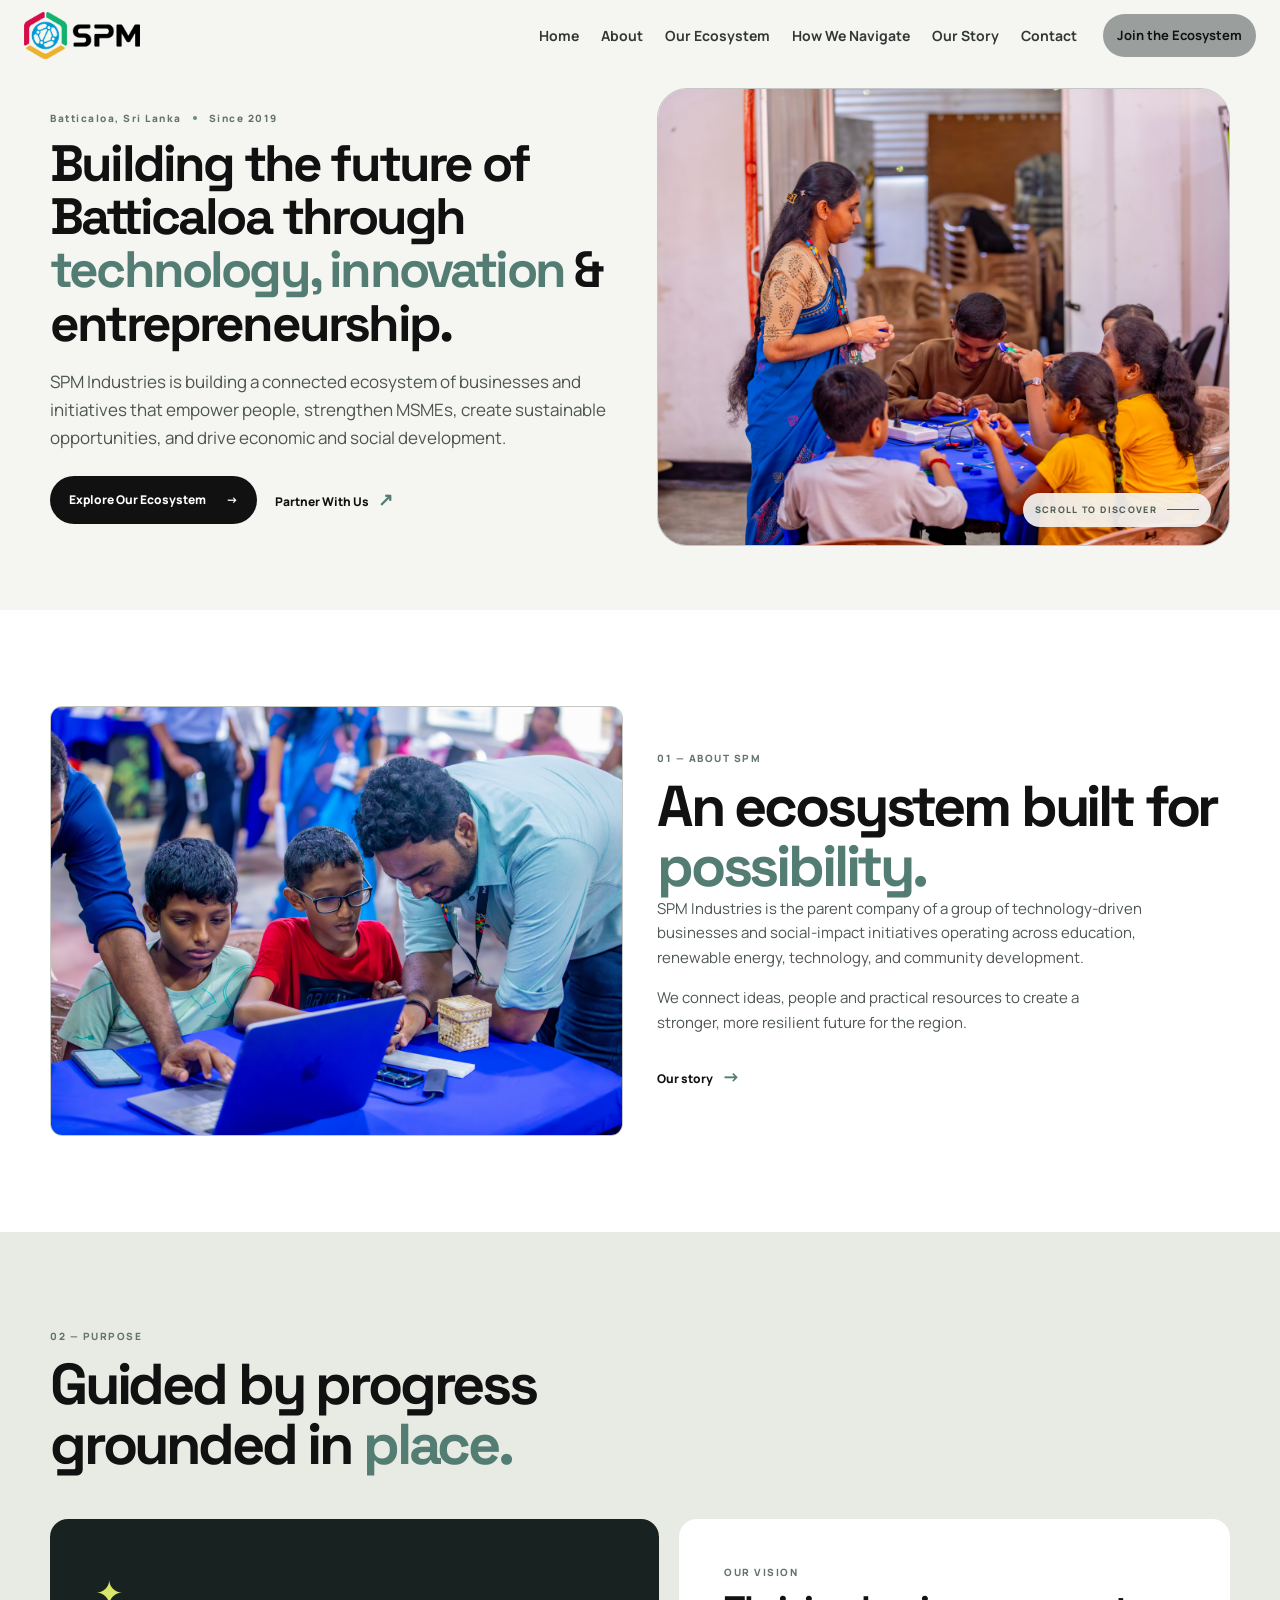
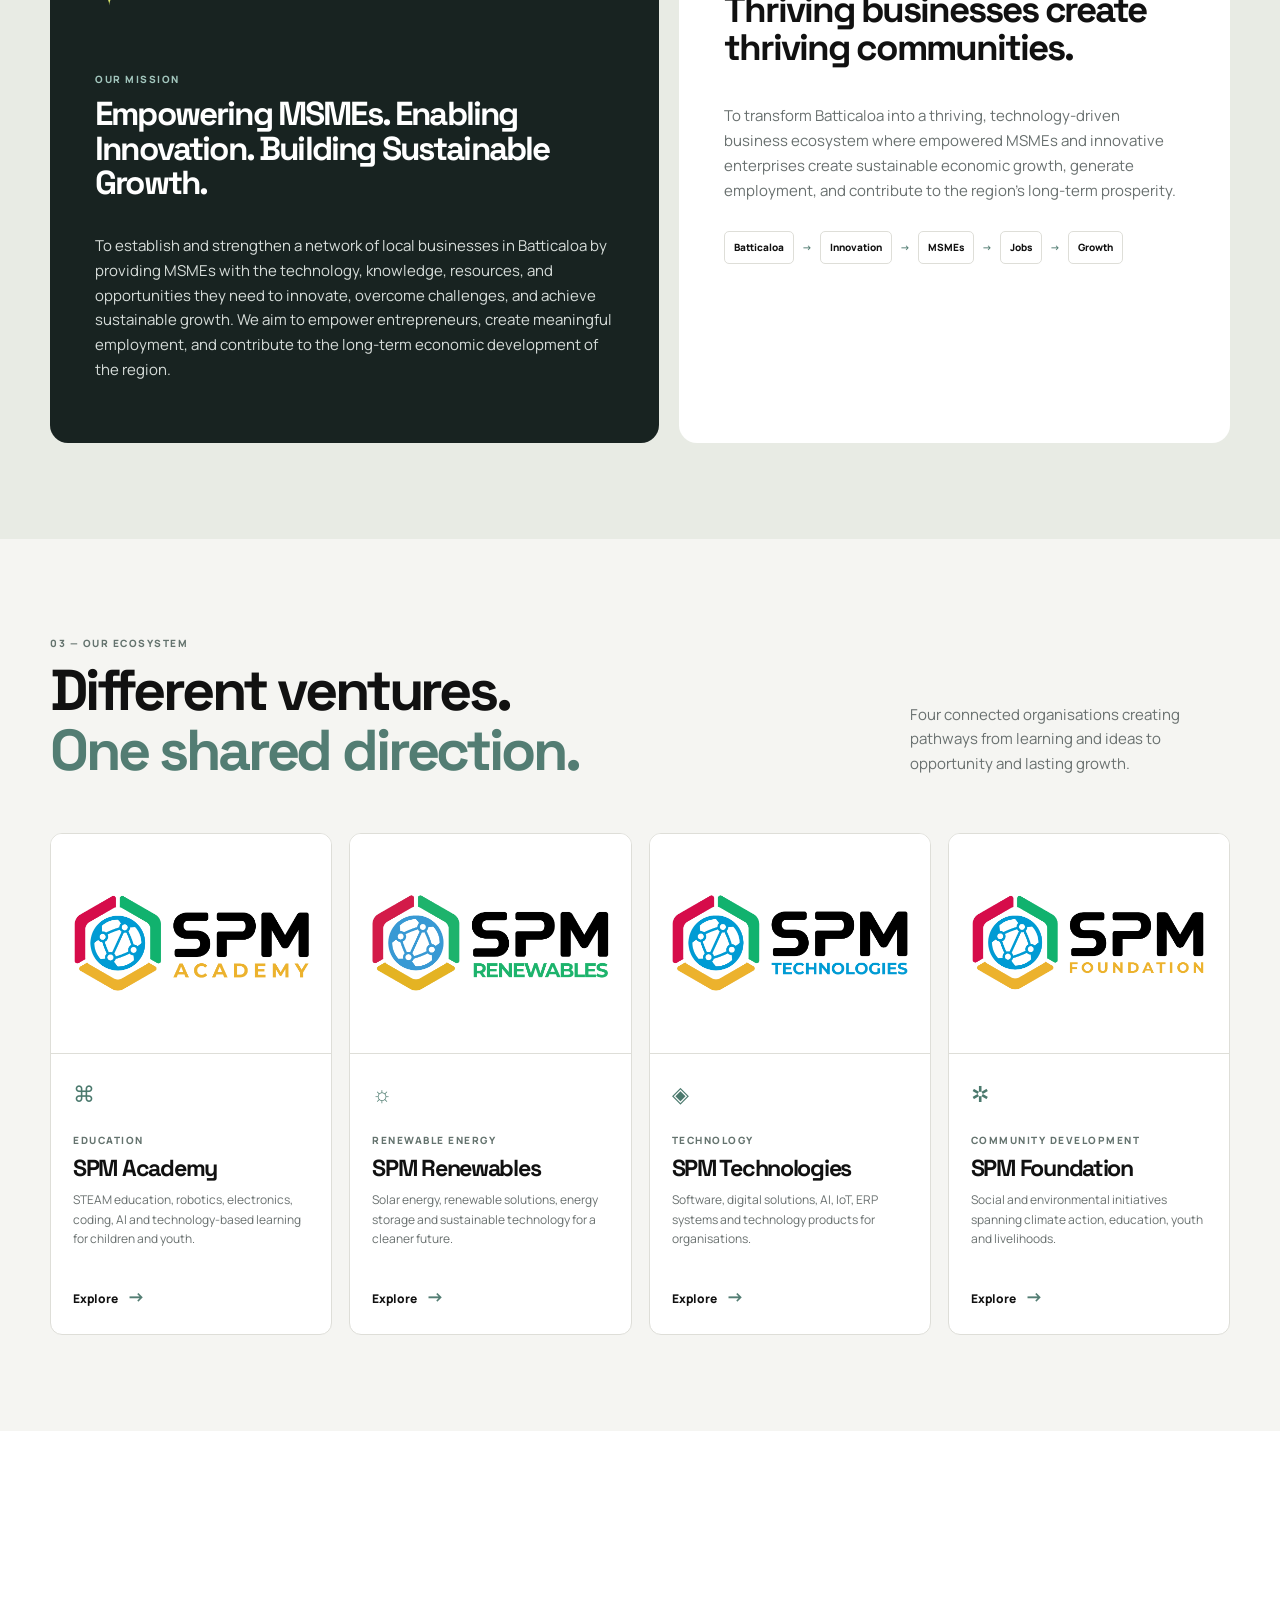
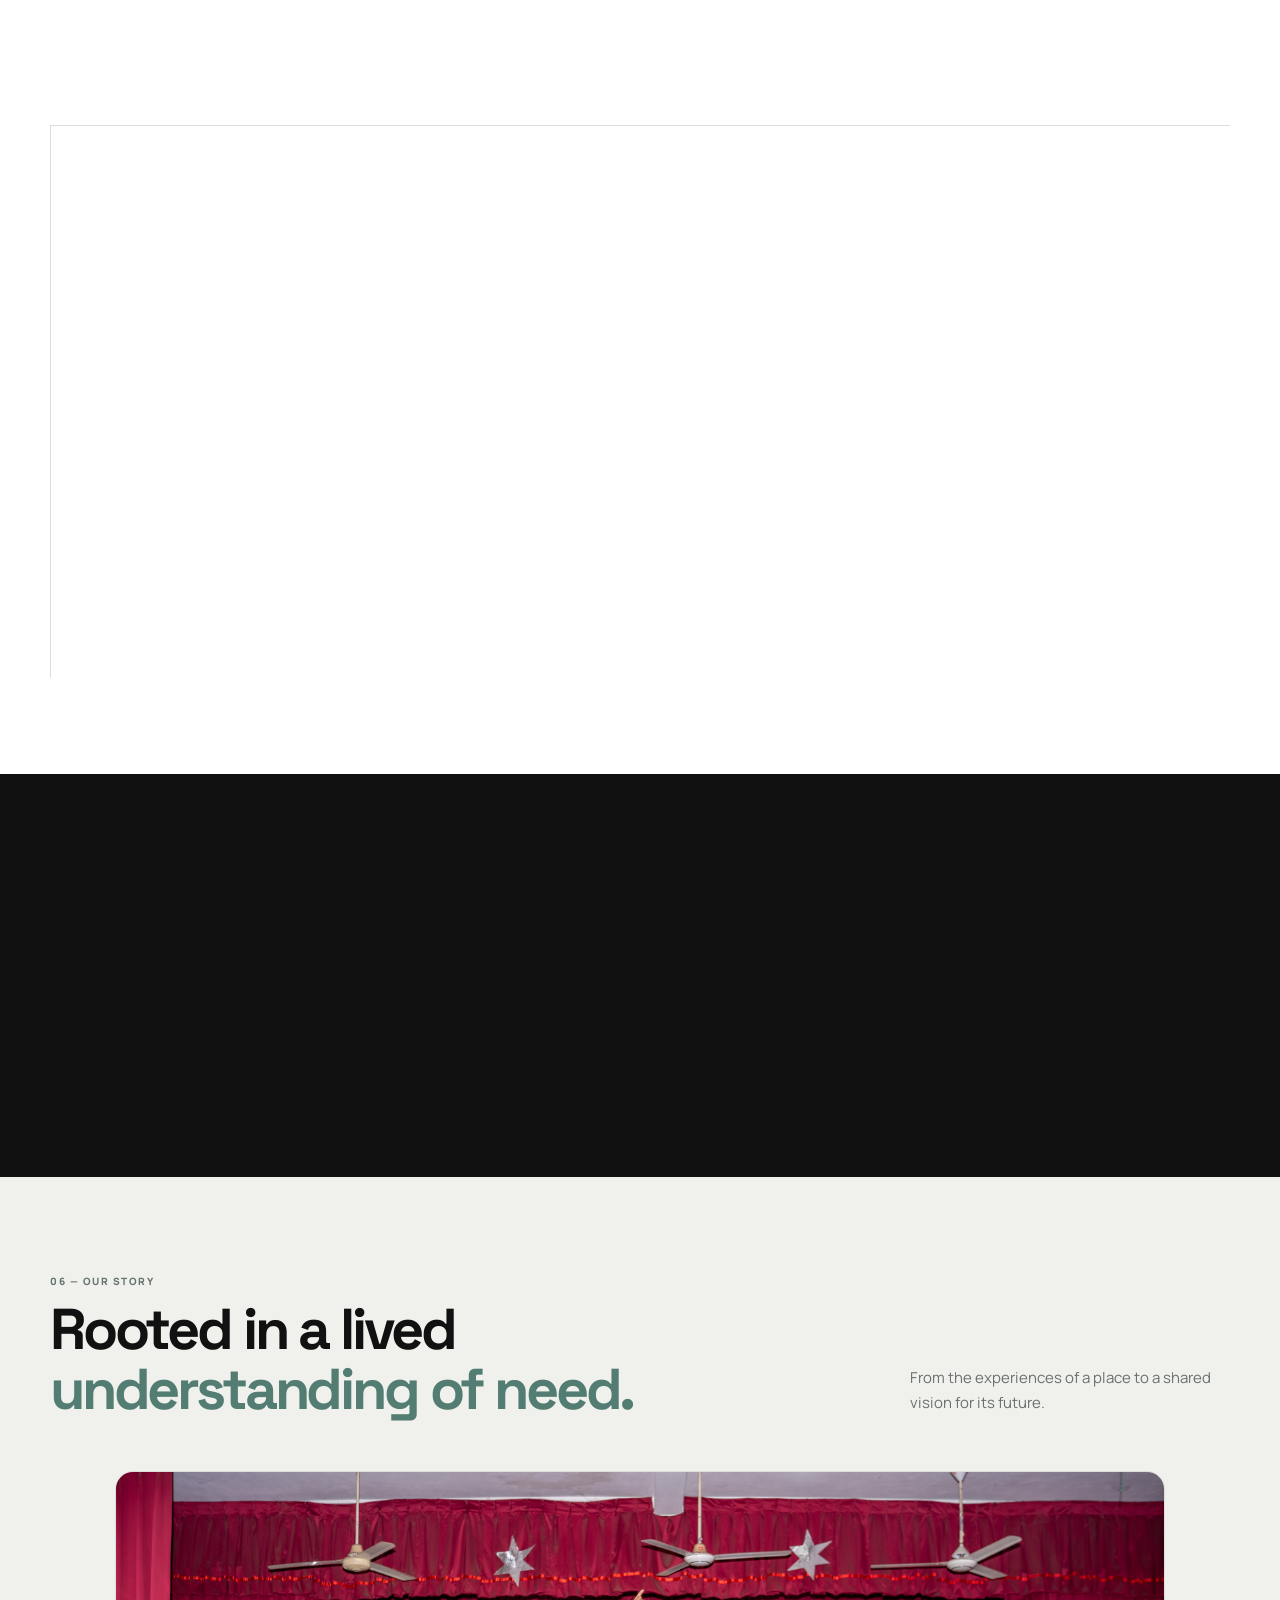
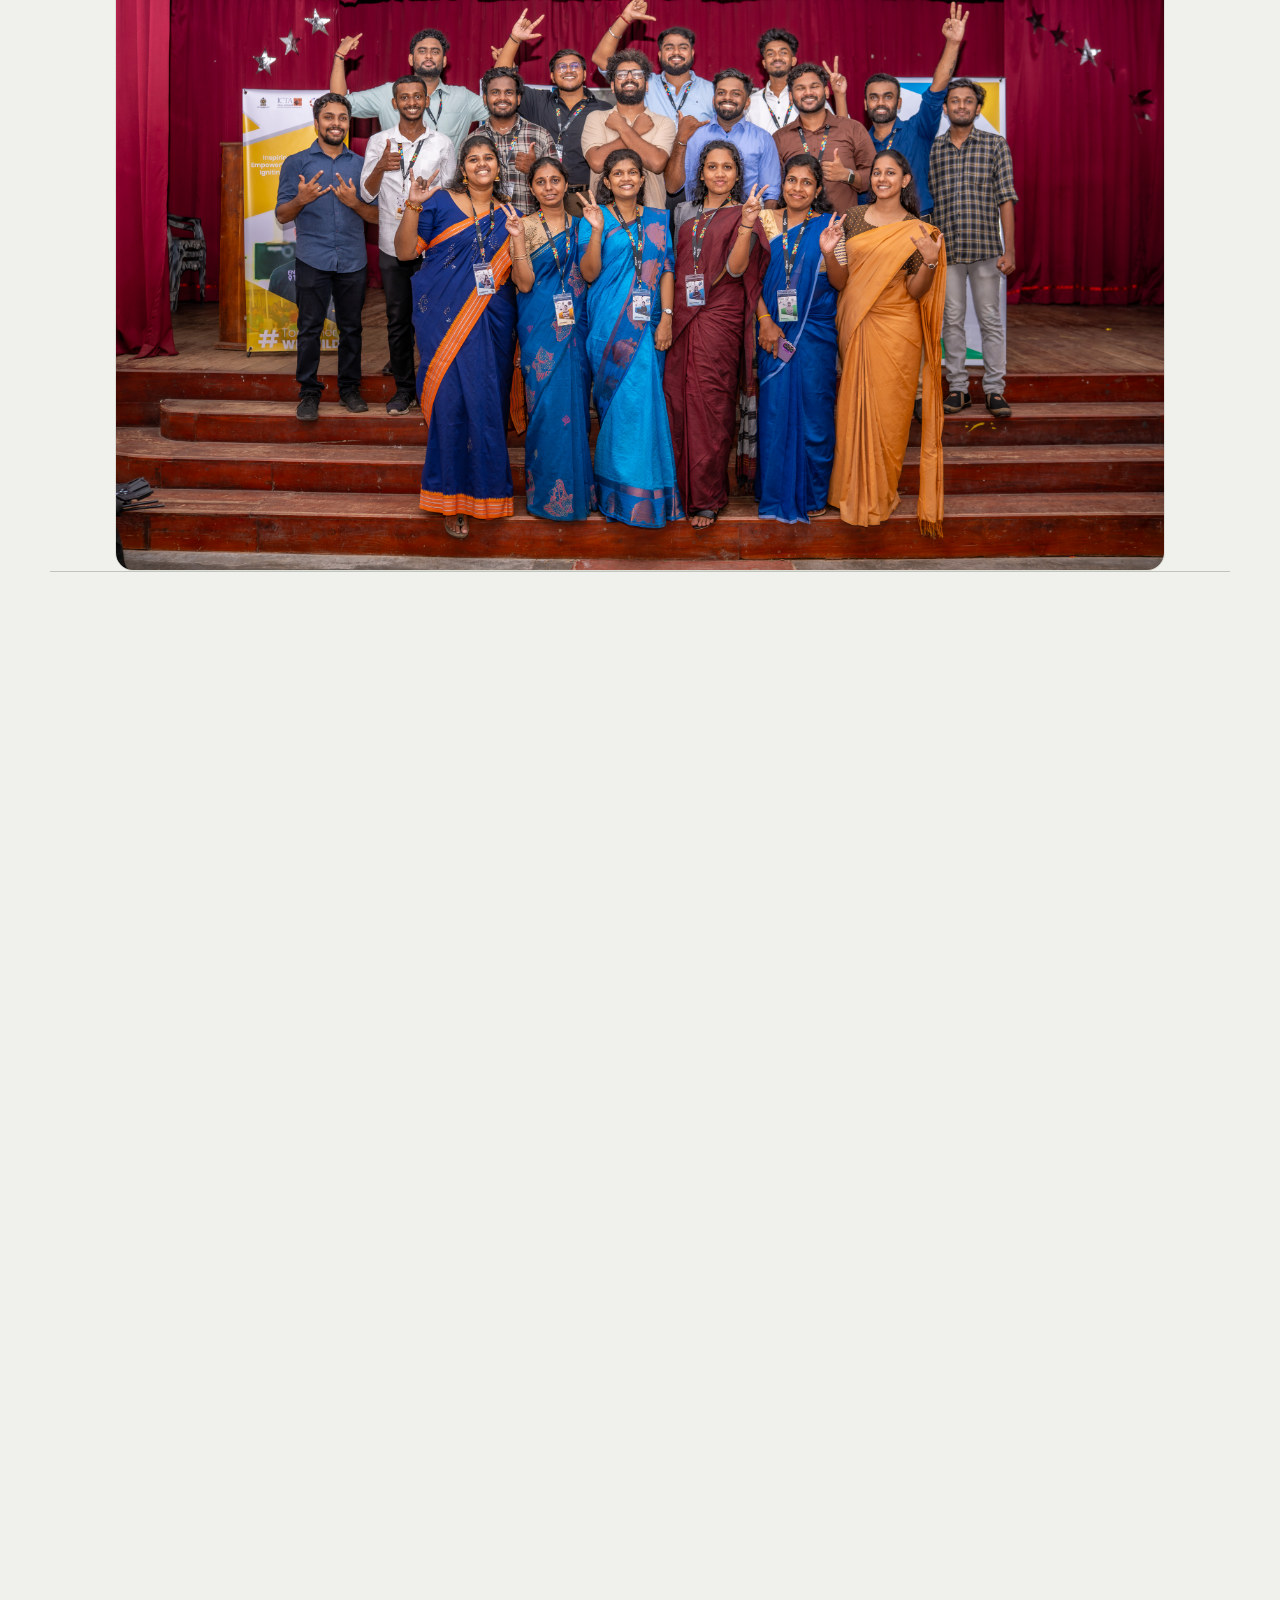
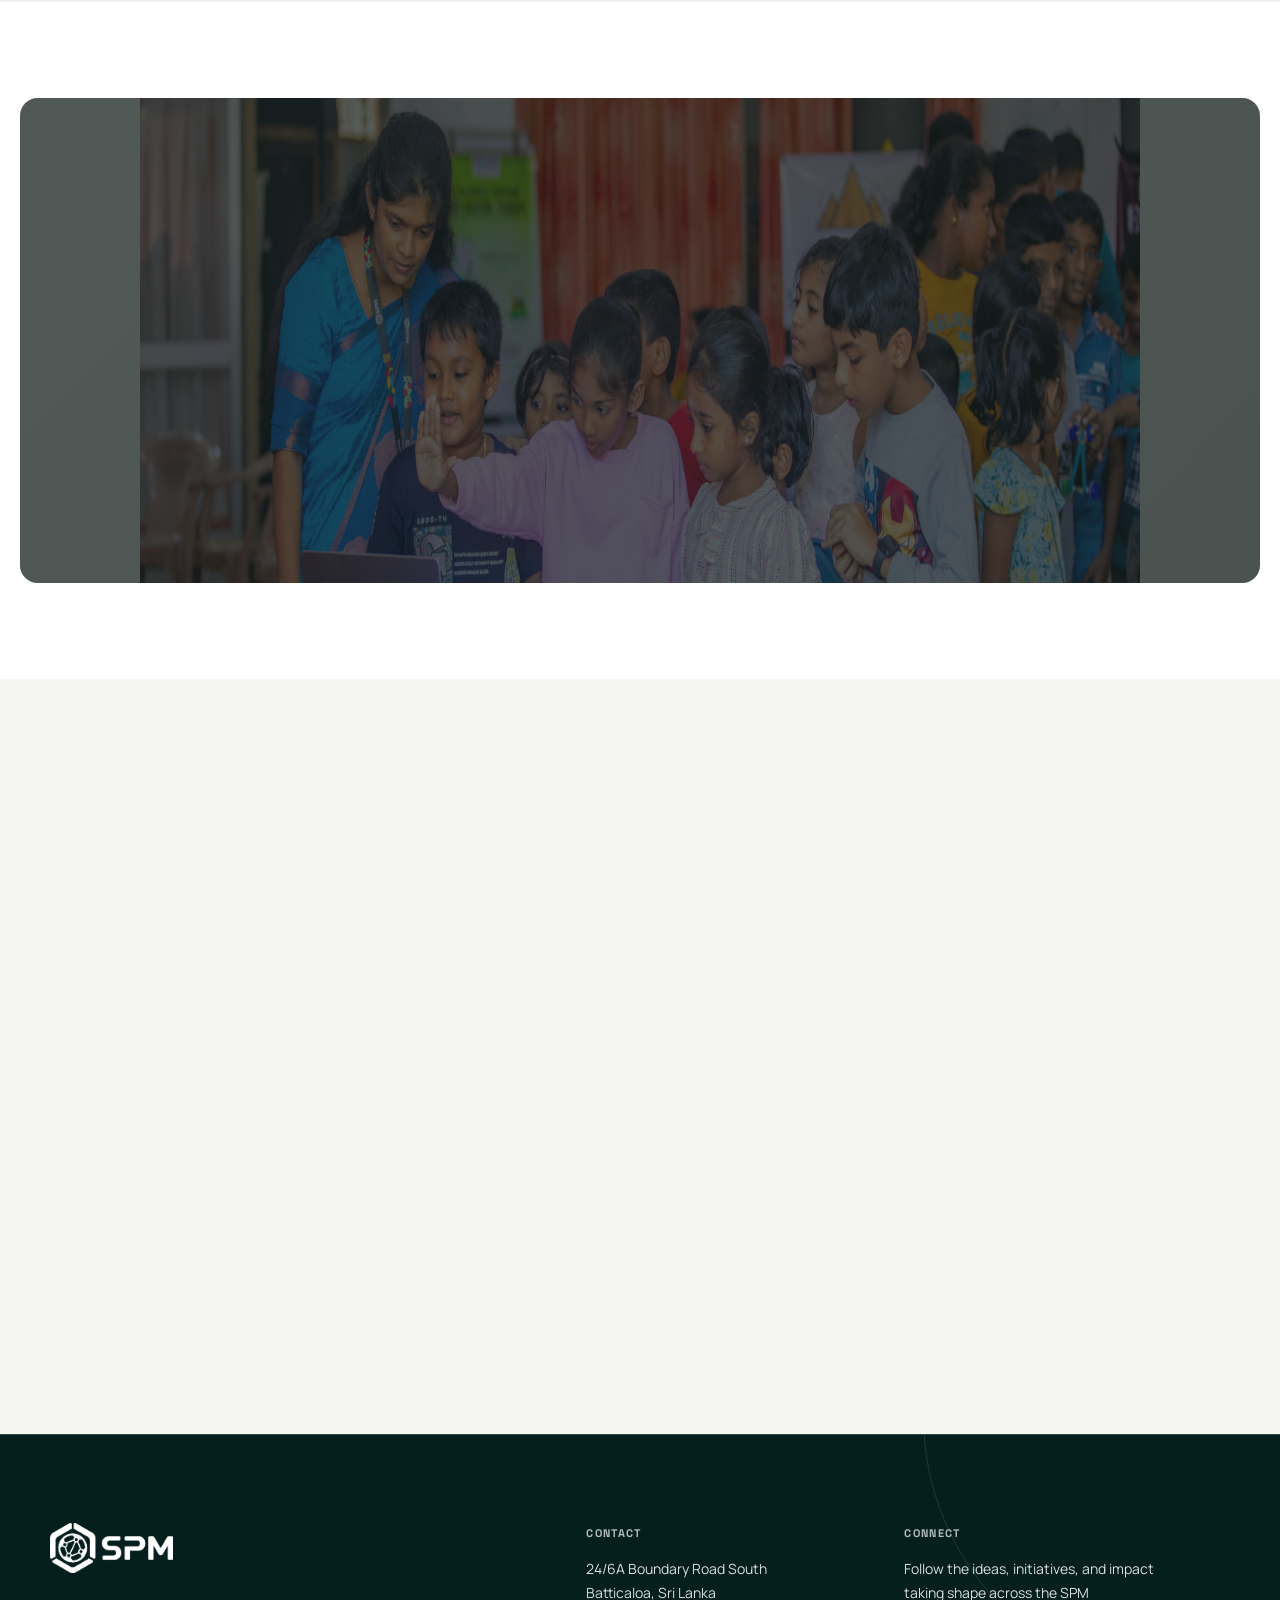
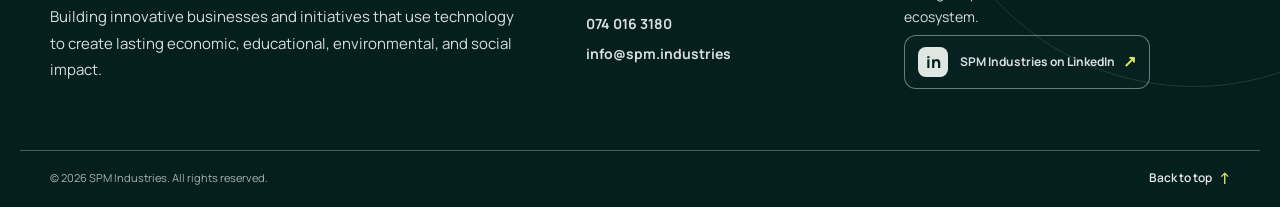
==== index.html @ 418a3e2c "Mistakes one" ====
<!doctype html>
<html lang="en">
<head>
  <meta charset="UTF-8">
  <meta name="viewport" content="width=device-width,initial-scale=1">
  <title>SPM Industries | Technology, Innovation &amp; MSME Development in Batticaloa</title>
  <meta name="description" content="SPM Industries is building a technology-driven ecosystem in Batticaloa, empowering MSMEs and entrepreneurs through technology, education, renewable energy, innovation, and social impact.">
  <meta name="keywords" content="SPM Industries, Batticaloa, MSME, technology, innovation, entrepreneurship, renewable energy">
  <meta property="og:title" content="SPM Industries | Building Batticaloa's Future"><meta property="og:description" content="Technology, innovation and entrepreneurship for sustainable growth."><meta property="og:type" content="website">
  <link rel="preconnect" href="https://fonts.googleapis.com"><link rel="preconnect" href="https://fonts.gstatic.com" crossorigin><link href="https://fonts.googleapis.com/css2?family=Manrope:wght@400;500;600;700;800&amp;family=Space+Grotesk:wght@500;600;700&amp;display=swap" rel="stylesheet"><link rel="stylesheet" href="css/style.css"><link rel="stylesheet" href="css/footer.css"><link rel="stylesheet" href="css/venture-logos.css"><link rel="stylesheet" href="css/content-images.css">
  <style>
    .header .nav > a { font-size: 14px; }
    .header .nav > a.btn-small { font-size: 13px; }
    .spm-footer {
      position: relative;
      overflow: hidden;
      background: #041f1d;
      color: #edf3f1;
      padding: 88px 0 20px;
      border-top: 1px solid rgba(170, 190, 183, 0.28);
      font-family: 'Manrope', sans-serif;
    }
    .spm-footer::before {
      content: "";
      position: absolute;
      width: 540px;
      height: 540px;
      right: -185px;
      top: -290px;
      border: 1px solid rgba(157, 185, 177, 0.18);
      border-radius: 50%;
      pointer-events: none;
    }
    .spm-footer__inner {
      position: relative;
      z-index: 1;
      display: grid;
      grid-template-columns: minmax(0, 1.45fr) minmax(210px, .78fr) minmax(280px, 1fr);
      gap: clamp(38px, 5vw, 88px);
      align-items: start;
    }
    .spm-footer__brand-box {
      display: inline-flex;
      align-items: center;
      justify-content: center;
      width: fit-content;
    }
    .spm-footer__brand-box img {
      display: block;
      max-height: 50px;
      width: auto;
      height: auto;
      object-fit: contain;
    }
    .spm-footer__copy {
      max-width: 465px;
      margin: 24px 0 0;
      color: rgba(255, 255, 255, 0.85);
      font-size: 15px;
      line-height: 1.75;
      letter-spacing: 0;
      font-weight: 400;
    }
    .spm-footer__column {
      align-self: start;
    }
    .spm-footer__label {
      margin: 5px 0 18px;
      color: rgba(255, 255, 255, 0.7);
      font-size: 11px;
      letter-spacing: 0.12em;
      text-transform: uppercase;
      font-weight: 800;
    }
    .spm-footer__column p,
    .spm-footer__column a {
      margin: 0 0 7px;
      color: rgba(255, 255, 255, 0.85);
      font-size: 14px;
      line-height: 1.7;
      letter-spacing: 0;
      text-decoration: none;
      font-family: 'Manrope', sans-serif;
    }
    .spm-footer__column p {
      max-width: 250px;
    }
    .spm-footer__phone,
    .spm-footer__email {
      font-weight: 700;
      color: rgba(255, 255, 255, 0.85);
    }
    .spm-footer__connect-copy {
      max-width: 300px;
      font-size: 14px;
      line-height: 1.7;
      letter-spacing: 0;
      margin-bottom: 16px;
    }
    .spm-footer__linkedin {
      display: inline-flex;
      align-items: center;
      gap: 12px;
      min-width: 0;
      max-width: 100%;
      padding: 11px 13px;
      border: 1px solid rgba(167, 191, 182, 0.6);
      border-radius: 12px;
      text-decoration: none;
      color: rgba(236, 243, 241, 0.96);
      background: rgba(255, 255, 255, 0.01);
      transition: border-color 0.2s ease, transform 0.2s ease;
    }
    .spm-footer__linkedin:hover {
      border-color: rgba(217, 230, 105, 0.85);
      transform: translateY(-1px);
    }
    .spm-footer__linkedin-mark {
      display: inline-grid;
      place-items: center;
      width: 30px;
      height: 30px;
      border-radius: 8px;
      background: #dfe7e3;
      color: #061f1d;
      font-weight: 800;
      font-size: 16px;
      line-height: 1;
      font-family: 'Manrope', sans-serif;
    }
    .spm-footer__linkedin-text {
      display: inline-flex;
      align-items: center;
      gap: 8px;
      font-size: 12px;
      font-weight: 700;
      letter-spacing: 0;
      font-family: 'Manrope', sans-serif;
    }
    .spm-footer__linkedin-arrow {
      color: #dfe760;
      font-size: 16px;
      line-height: 1;
      transform: translateY(-1px);
    }
    .spm-footer__bottom {
      position: relative;
      z-index: 1;
      border-top: 1px solid rgba(167, 191, 182, 0.4);
      margin-top: 54px;
      padding-top: 18px;
      display: flex;
      align-items: center;
      justify-content: space-between;
      gap: 15px;
      color: rgba(206, 218, 214, 0.8);
      font-size: 11px;
      line-height: 1.5;
      font-family: 'Manrope', sans-serif;
    }
    .spm-footer__back {
      display: inline-flex;
      align-items: center;
      gap: 7px;
      color: rgba(237, 243, 241, 0.96);
      text-decoration: none;
      font-weight: 600;
      font-size: 12px;
    }
    .spm-footer__back-symbol {
      color: #dfe760;
      font-size: 16px;
      line-height: 1;
    }
    @media (max-width: 960px) {
      .spm-footer__inner {
        grid-template-columns: repeat(2, minmax(0, 1fr));
        gap: 44px 48px;
      }
      .spm-footer__brand {
        grid-column: 1 / -1;
      }
      .spm-footer__copy,
      .spm-footer__column p,
      .spm-footer__connect-copy {
        max-width: none;
      }
      .spm-footer__linkedin {
        min-width: auto;
      }
      .spm-footer__bottom {
        flex-direction: column;
        align-items: flex-start;
      }
    }
    @media (max-width: 600px) {
      .spm-footer {
        padding-top: 64px;
      }
      .spm-footer__brand-box img {
        max-width: 100%;
      }
      .spm-footer__inner {
        grid-template-columns: 1fr;
        gap: 36px;
      }
      .spm-footer__brand {
        grid-column: auto;
      }
      .spm-footer__copy,
      .spm-footer__column p,
      .spm-footer__connect-copy {
        font-size: 14px;
      }
      .spm-footer__linkedin {
        width: 100%;
        justify-content: flex-start;
      }
    }
  </style>
</head>
<body>
<a class="skip-link" href="#main">Skip to content</a>
<header class="header" id="top"><div class="nav-wrap">
  <a class="brand" href="#home" aria-label="SPM Industries home"><img src="SPM Horizontal (2).png" alt="SPM" style="display:block;width:116px;height:auto"></a>
  <button class="menu-toggle" aria-label="Open menu" aria-expanded="false" aria-controls="site-nav"><span></span><span></span><span></span></button>
  <nav id="site-nav" class="nav"><a href="#home">Home</a><a href="#about">About</a><a href="#ecosystem">Our Ecosystem</a><a href="#navigate">How We Navigate</a><a href="#story">Our Story</a><a href="#contact">Contact</a><a class="btn btn-small header-cta" href="#contact" style="background:#9a9e9c;color:#111">Join the Ecosystem</a></nav>
</div></header>
<main id="main">
<section class="hero section" id="home"><div class="container hero-grid">
 <div class="hero-copy reveal"><p class="eyebrow">Batticaloa, Sri Lanka <i></i> Since 2019</p><h1>Building the future of Batticaloa through <em>technology, innovation</em> &amp; entrepreneurship.</h1><p class="lead">SPM Industries is building a connected ecosystem of businesses and initiatives that empower people, strengthen MSMEs, create sustainable opportunities, and drive economic and social development.</p><div class="actions"><a class="btn" href="#ecosystem">Explore Our Ecosystem <span>&rarr;</span></a><a class="text-link" href="#contact">Partner With Us <span>&nearr;</span></a></div></div>
 <div class="hero-art placeholder reveal" data-delay="1" role="img" aria-label="Students taking part in an SPM Academy learning activity"><img src="PHoto1.JPG" alt="Students taking part in an SPM Academy learning activity" height="478" width="600"><div class="scroll-note" aria-hidden="true">SCROLL TO DISCOVER <span></span></div></div>
</div></section>

<section class="section intro" id="about"><div class="container split"><div class="placeholder about-image reveal" role="img" aria-label="Placeholder for SPM ecosystem image"><img src="Photo3.JPG"><div></div></div><div class="intro-copy reveal"><p class="eyebrow">01 &mdash; ABOUT SPM</p><h2>An ecosystem built for <em>possibility.</em></h2><p>SPM Industries is the parent company of a group of technology-driven businesses and social-impact initiatives operating across education, renewable energy, technology, and community development.</p><p>We connect ideas, people and practical resources to create a stronger, more resilient future for the region.</p><a class="text-link" href="#story">Our story <span>&rarr;</span></a></div></div></section>

<section class="section mission"><div class="container"><div class="section-heading reveal"><p class="eyebrow">02 &mdash; PURPOSE</p><h2>Guided by progress<br>grounded in <em>place.</em></h2></div><div class="purpose-grid"><article class="purpose-card reveal"><div class="purpose-icon">&#10022;</div><p class="label">OUR MISSION</p><h3>Empowering MSMEs. Enabling Innovation. Building Sustainable Growth.</h3><p>To establish and strengthen a network of local businesses in Batticaloa by providing MSMEs with the technology, knowledge, resources, and opportunities they need to innovate, overcome challenges, and achieve sustainable growth. We aim to empower entrepreneurs, create meaningful employment, and contribute to the long-term economic development of the region.</p></article><article class="vision-card reveal"><p class="label">OUR VISION</p><h3>Thriving businesses create thriving communities.</h3><p>To transform Batticaloa into a thriving, technology-driven business ecosystem where empowered MSMEs and innovative enterprises create sustainable economic growth, generate employment, and contribute to the region&rsquo;s long-term prosperity.</p><div class="flow"><span>Batticaloa</span><b>&rarr;</b><span>Innovation</span><b>&rarr;</b><span>MSMEs</span><b>&rarr;</b><span>Jobs</span><b>&rarr;</b><span>Growth</span></div></article></div></div></section>

<section class="section ecosystem" id="ecosystem"><div class="container"><div class="section-top reveal"><div><p class="eyebrow">03 &mdash; OUR ECOSYSTEM</p><h2>Different ventures.<br><em>One shared direction.</em></h2></div><p>Four connected organisations creating pathways from learning and ideas to opportunity and lasting growth.</p></div><div class="company-grid">
<article class="company-card reveal"><div class="placeholder card-image"><img src="spm_acadamy.png" alt="SPM Academy logo"></div><div class="company-body"><span class="icon">&#8984;</span><p class="label">EDUCATION</p><h3>SPM Academy</h3><p>STEAM education, robotics, electronics, coding, AI and technology-based learning for children and youth.</p><a href="#contact" class="arrow-link">Explore <span>&rarr;</span></a></div></article>
<article class="company-card reveal"><div class="placeholder card-image"><img src="spm_renewables.png" alt="SPM Renewables logo"></div><div class="company-body"><span class="icon">&#9788;</span><p class="label">RENEWABLE ENERGY</p><h3>SPM Renewables</h3><p>Solar energy, renewable solutions, energy storage and sustainable technology for a cleaner future.</p><a href="#contact" class="arrow-link">Explore <span>&rarr;</span></a></div></article>
<article class="company-card reveal"><div class="placeholder card-image"><img src="spm_technologies.png" alt="SPM Technologies logo"></div><div class="company-body"><span class="icon">&#9672;</span><p class="label">TECHNOLOGY</p><h3>SPM Technologies</h3><p>Software, digital solutions, AI, IoT, ERP systems and technology products for organisations.</p><a href="#contact" class="arrow-link">Explore <span>&rarr;</span></a></div></article>
<article class="company-card reveal"><div class="placeholder card-image"><img src="spm_foundation.png" alt="SPM Foundation logo"></div><div class="company-body"><span class="icon">&#10034;</span><p class="label">COMMUNITY DEVELOPMENT</p><h3>SPM Foundation</h3><p>Social and environmental initiatives spanning climate action, education, youth and livelihoods.</p><a href="#contact" class="arrow-link">Explore <span>&rarr;</span></a></div></article>
</div></div></section>

<section class="section navigate" id="navigate"><div class="container"><div class="section-top reveal"><div><p class="eyebrow">04 &mdash; HOW WE NAVIGATE</p><h2>A connected system<br>for <em>bold builders.</em></h2></div><p>We support entrepreneurs and businesses through a connected ecosystem of capital, knowledge, technology, networks, and opportunities.</p></div><div class="navigate-grid">
<article class="nav-card reveal"><b>01</b><span>&#9670;</span><h3>Investment &amp; Financial Empowerment</h3><p>Funding and financial resources to turn ideas into sustainable ventures and accelerate growth.</p></article><article class="nav-card reveal"><b>02</b><span>&#9825;</span><h3>Mentorship &amp; Business Guidance</h3><p>Practical guidance from experienced mentors to make better decisions and overcome challenges.</p></article><article class="nav-card reveal"><b>03</b><span>&#8993;</span><h3>Skills Development &amp; Training</h3><p>Practical skills in technology, business, innovation and entrepreneurship.</p></article><article class="nav-card reveal"><b>04</b><span>&#10022;</span><h3>Technology &amp; Innovation</h3><p>Solutions to improve productivity, reduce costs, reach markets and build advantage.</p></article><article class="nav-card reveal"><b>05</b><span>&#9673;</span><h3>Incubation &amp; Acceleration</h3><p>Structured support from idea development to market entry and sustainable growth.</p></article><article class="nav-card reveal"><b>06</b><span>&#8857;</span><h3>Collaborative Ecosystem</h3><p>Connections that help people exchange ideas and build meaningful partnerships.</p></article><article class="nav-card reveal"><b>07</b><span>&#9825;</span><h3>Partnerships for Social Impact</h3><p>Solutions with governments, organisations and communities that create economic and social value.</p></article><article class="nav-card reveal"><b>08</b><span>&#9678;</span><h3>Access to Local &amp; Global Networks</h3><p>Pathways to new markets, investors, customers, knowledge and strategic partners.</p></article>
</div></div></section>

<section class="section impact"><div class="container impact-inner"><div class="reveal"><p class="eyebrow">05 &mdash; WHAT WE BUILD</p><h2>Progress is<br><em>connected.</em></h2><p>Our work is designed as a continuum: each step expands what is possible for the next.</p></div><div class="impact-path reveal"><div>Education <i>&rarr;</i></div><div>Skills <i>&rarr;</i></div><div>Entrepreneurship <i>&rarr;</i></div><div>MSME Development <i>&rarr;</i></div><div>Technology &amp; Innovation <i>&rarr;</i></div><div>Jobs &amp; Opportunities <i>&rarr;</i></div><div class="growth">Sustainable Economic Growth</div></div></div></section>

<section class="section story" id="story"><div class="container"><div class="section-top reveal"><div><p class="eyebrow">06 &mdash; OUR STORY</p><h2>Rooted in a lived<br><em>understanding of need.</em></h2></div><p>From the experiences of a place to a shared vision for its future.</p></div><figure class="story-image reveal"><img src="Photo4.JPG" alt="SPM Industries community at a technology event"></figure><div class="timeline">
<article class="timeline-item reveal"><div class="time">EARLY YEARS</div><div><h3>Growing up in Batticaloa</h3><p>We saw the inequalities in access to education, technology, resources and opportunity &mdash; and formed a belief that every individual should have the chance to learn, innovate and build a better future.</p></div></article><article class="timeline-item reveal"><div class="time">THE INTERNET</div><div><h3>Discovering new possibilities</h3><p>Technology revealed a world that could connect people, create opportunity and become a powerful tool for social and economic change.</p></div></article><article class="timeline-item reveal"><div class="time">CHALLENGES</div><div><h3>Building resilience</h3><p>Conflict, the 2004 Indian Ocean tsunami, the 2019 Easter attacks and economic hardship reinforced the need for a diverse, resilient economy built on new industries.</p></div></article><article class="timeline-item reveal"><div class="time">2019</div><div><h3>SPM Industries is founded</h3><p>A conviction that a strong startup and MSME ecosystem can drive economic development became a practical beginning.</p></div></article><article class="timeline-item reveal"><div class="time">TODAY</div><div><h3>An ecosystem in motion</h3><p>SPM Technologies, Academy, Renewables and Foundation work across technology, education, energy and social development &mdash; supporting people from ideas to opportunity.</p></div></article><article class="timeline-item future reveal"><div class="time">THE FUTURE</div><div><h3>A thriving, sustainable Batticaloa</h3><p>Our journey has only begun. We invite entrepreneurs, innovators, businesses, investors and partners to build the future with us.</p></div></article>
</div></div></section>

<section class="section cta"><div class="container cta-box"><div class="placeholder cta-image" role="img" aria-label="Placeholder for a collaborative Batticaloa future image"><img src="Photo.2.JPG" height="1000" width="1000"><div></div></div><div class="cta-content reveal"><p class="eyebrow">MAKE AN IMPACT</p><h2>Let&rsquo;s build the future of Batticaloa <em>together.</em></h2><p>Whether you are an entrepreneur, business, investor, professional, educator, or organisation, there is a place for you in the SPM Industries ecosystem.</p><div class="actions"><a class="btn" href="#contact">Partner With Us <span>&rarr;</span></a><a class="btn btn-light" href="#contact">Join the Ecosystem</a></div></div></div></section>

<section class="section contact" id="contact"><div class="container"><div class="section-top reveal"><div><p class="eyebrow">07 &mdash; CONTACT</p><h2>Start a meaningful<br><em>conversation.</em></h2></div><p>We are building with people who see what is possible and are ready to help make it real.</p></div><div class="contact-grid"><div class="contact-details reveal"><p class="label">SPM INDUSTRIES</p><a href="https://maps.google.com/?q=24%2F6A+Boundary+Road+South%2C+Batticaloa%2C+Sri+Lanka" target="_blank" rel="noopener"><span>&#8998;</span>24/6A Boundary Road South<br> &nbsp;&nbsp;&nbsp;&nbsp;Batticaloa, Sri Lanka</a><a href="tel:+94740163180"><span>&#9675;</span>074 016 3180</a><a href="mailto:info@spm.industries"><span>&#9993;</span>info@spm.industries</a><a href="https://www.linkedin.com/company/spm-industries/" target="_blank" rel="noopener"><span>in</span>LinkedIn</a></div><div class="map-placeholder reveal"><iframe src="https://www.google.com/maps?q=24%2F6A+Boundary+Road+South%2C+Batticaloa%2C+Sri+Lanka&amp;output=embed" title="Map showing SPM Industries at 24/6A Boundary Road South, Batticaloa, Sri Lanka" loading="lazy" referrerpolicy="no-referrer-when-downgrade"></iframe></div></div></div></section>
</main>
<footer class="spm-footer">
  <div class="container spm-footer__inner">
    <div class="spm-footer__brand">
      <div class="spm-footer__brand-box">
        <img src="Enterprise white.png" alt="SPM Industries logo">
      </div>
      <p class="spm-footer__copy">Building innovative businesses and initiatives that use technology to create lasting economic, educational, environmental, and social impact.</p>
    </div>

    <div class="spm-footer__column">
      <h3 class="spm-footer__label">Contact</h3>
      <p>24/6A Boundary Road South<br>Batticaloa, Sri Lanka</p>
      <p class="spm-footer__phone">074 016 3180</p>
      <p class="spm-footer__email">info@spm.industries</p>
    </div>

    <div class="spm-footer__column">
      <h3 class="spm-footer__label">Connect</h3>
      <p class="spm-footer__connect-copy">Follow the ideas, initiatives, and impact taking shape across the SPM ecosystem.</p>
      <a class="spm-footer__linkedin" href="https://www.linkedin.com/company/spm-industries/" target="_blank" rel="noopener" aria-label="SPM Industries on LinkedIn">
        <span class="spm-footer__linkedin-mark">in</span>
        <span class="spm-footer__linkedin-text">SPM Industries on LinkedIn <span class="spm-footer__linkedin-arrow">↗</span></span>
      </a>
    </div>
  </div>

  <div class="container spm-footer__bottom">
    <span>© 2026 SPM Industries. All rights reserved.</span>
    <a class="spm-footer__back" href="#top" aria-label="Back to top">
      <span>Back to top</span>
      <span class="spm-footer__back-symbol">↑</span>
    </a>
  </div>
</footer>
<script src="js/script.js"></script></body></html>
---- css/style.css ----
.map-placeholder{width:100%;height:100%;min-height:350px;border-radius:20px;overflow:hidden}.map-placeholder iframe{display:block;width:100%;height:100%;min-height:350px;border:0}

/* Keep the cue attached to the image, freeing the unused hero space. */
.hero-art > img { display: block; width: 100%; height: 100%; object-fit: cover; object-position: center; }
@media (min-width: 761px) {
  .hero-grid { grid-template-columns: .92fr 1.08fr; }
  .hero-art { width: 100%; }
  .hero-art .scroll-note {
    position: absolute !important;
    z-index: 3;
    right: 18px;
    bottom: 18px;
    left: auto;
    width: auto;
    height: auto;
    padding: 10px 12px;
    border-radius: 999px;
    background: rgba(245, 245, 242, .92);
    color: #4e5d58;
    display: flex;
  }
  .hero-art .scroll-note span { width: 32px; background: currentColor; }
}
.spm-footer__brand-box{background:transparent;border-radius:0;padding:0;box-shadow:none}.spm-footer__brand-box img{max-height:50px;width:auto}.spm-footer__copy,.spm-footer__column p,.spm-footer__column a{color:rgba(255,255,255,.85);line-height:1.6}.spm-footer__label{color:rgba(255,255,255,.7);font-size:13px;letter-spacing:.08em}.spm-footer__connect-copy{line-height:1.6}.spm-footer__phone,.spm-footer__email{color:rgba(255,255,255,.85)}
.hero-art>div:first-child{width:100%;height:100%;max-width:none;padding:0;display:block;position:relative}.hero-art>div:first-child img{display:block;width:100%;height:100%;max-height:none;max-width:none;object-fit:cover;object-position:center;border:0}.hero-art>div:first-child strong{margin-top:0}.hero-art>div:first-child small{max-width:380px}.hero-art .gridlines{display:none}.story-image{display:block;overflow:hidden;position:relative;border-radius:18px;background:linear-gradient(135deg,#e4e4e0,#caccc8);width:min(100%,1280px);height:min(70vw,700px);max-height:700px;aspect-ratio:16/9;margin:0 auto}.story-image>div:first-child{position:relative;width:100%;height:100%;max-width:none;padding:0;display:block}.story-image img{display:block;width:100%;height:100%;object-fit:cover;object-position:center;border:0;transform:scale(1.14)}.story-image strong,.story-image small{display:none}.about-image>div:first-child{position:absolute;inset:0;max-width:none;padding:0}.about-image img{display:block;width:100%;height:100%;object-fit:cover;object-position:center}.about-image strong,.about-image small{display:none}
.hero{padding-bottom:4rem!important}.hero-actions{display:flex;flex-direction:column;align-items:flex-start;gap:2rem}.scroll-note{position:static!important;font-size:9px;font-weight:800;letter-spacing:.15em;color:var(--muted);display:flex;align-items:center;gap:10px}.company-card .c.card-image{background:linear-gradient(135deg,#dddedd,#c8c9c5);padding:0}.company-card .placeholder.card-image>div{display:flex;align-items:center;justify-content:center;width:100%;height:100%;padding:32px 20px 18px}.company-card .placeholder.card-image img{display:block;width:100%;height:100%;object-fit:cover;max-width:none;max-height:none;filter:none;background:transparent;border-radius:0;padding:0}.company-card .placeholder.card-image strong,.company-card .placeholder.card-image small{display:none}
:root{--ink:#111;--soft:#2b2b2b;--paper:#f5f5f2;--line:#deded8;--muted:#69706f;--accent:#a2c6bd;--lime:#d9e669;--white:#fff;--radius:18px;--serif:'Space Grotesk',sans-serif;--sans:'Manrope',sans-serif}*{box-sizing:border-box}html{scroll-behavior:smooth}body{margin:0;background:var(--paper);color:var(--ink);font-family:var(--sans);font-size:15px;line-height:1.65}.skip-link{position:fixed;left:1rem;top:-4rem;background:#fff;color:#111;padding:.5rem 1rem;z-index:99}.skip-link:focus{top:1rem}.container{max-width:1240px;margin:auto;padding:0 30px}.section{padding:96px 0}h1,h2,h3,p{margin-top:0}h1,h2,h3{font-family:var(--serif);letter-spacing:-.055em;line-height:1.04}h1{font-size:clamp(2.9rem,4vw,5rem);margin-bottom:18px;max-width:760px}h2{font-size:clamp(2.7rem,4.5vw,4.8rem);margin-bottom:0}h3{font-size:1.55rem}em{font-style:normal;color:#537d73}.eyebrow,.label{font-size:10px;font-weight:800;letter-spacing:.15em;color:#64736e}.eyebrow i{display:inline-block;width:4px;height:4px;border-radius:50%;background:#648e83;margin:0 8px 2px}.lead{color:#4c5552;font-size:17px;max-width:600px;line-height:1.65}.header{height:72px;position:fixed;top:0;left:0;right:0;z-index:20;border-bottom:1px solid transparent;transition:.25s}.header.scrolled{background:rgba(245,245,242,.92);backdrop-filter:blur(12px);border-color:var(--line)}.nav-wrap{height:100%;max-width:1360px;margin:auto;padding:0 24px;display:flex;align-items:center;justify-content:space-between}.brand{color:#111;text-decoration:none;font-size:14px;font-weight:800;letter-spacing:.05em;display:flex;gap:9px;align-items:center}.brand b{font-weight:500}.brand-mark{width:28px;height:28px;background:#111;color:#fff;border-radius:9px;display:grid;place-items:center;font-family:var(--serif);font-size:17px}.nav{display:flex;align-items:center;gap:22px}.nav>a{color:#323836;text-decoration:none;font-size:12px;font-weight:700}.nav>a:not(.btn):hover{color:#537d73}.btn{display:inline-flex;align-items:center;gap:20px;background:#111;color:#fff;text-decoration:none;padding:14px 19px;border-radius:999px;font-size:12px;font-weight:800;transition:.25s}.btn:hover{transform:translateY(-2px);background:#537d73}.btn-small{padding:11px 14px;margin-left:4px}.menu-toggle{display:none;border:0;background:none;width:38px;padding:8px}.menu-toggle span{display:block;height:2px;background:#111;margin:5px 0}.hero{padding-top:88px;padding-bottom:16px;min-height:520px;display:flex;align-items:center;position:relative;overflow:hidden}.hero-grid,.split{display:grid;grid-template-columns:1fr 1fr;gap:34px;align-items:center}.hero-copy{padding-bottom:0}.actions{display:flex;align-items:center;gap:18px;margin-top:24px}.text-link,.arrow-link{font-size:12px;font-weight:800;color:#111;text-decoration:none}.text-link span,.arrow-link span{margin-left:7px;color:#537d73;font-size:18px;transition:.2s}.text-link:hover span,.arrow-link:hover span{margin-left:11px}.placeholder{overflow:hidden;position:relative;background:linear-gradient(135deg,#e6e7e3,#cdcfcb);color:#686d6a;display:flex;align-items:center;justify-content:center;text-align:center;border:1px solid #c4c7c3}.placeholder>div:first-child{z-index:2;padding:20px;max-width:380px}.placeholder strong,.placeholder small{display:block}.placeholder strong{font-size:10px;letter-spacing:.15em;margin-bottom:5px}.placeholder small{font-size:9px;line-height:1.55}.hero-art{position:relative;aspect-ratio:1.25;min-height:360px;width:min(100%,760px);margin-left:auto;border-radius:30px 30px 30px 30px;overflow:hidden;background:linear-gradient(135deg,#e6e7e3,#cdcfcb)}.hero-art>div:first-child{position:relative;width:100%;height:100%;max-width:none;padding:0;display:block}.hero-art>div:first-child img{display:block;width:100%;height:100%;max-width:none;max-height:none;object-fit:cover;object-position:center;border:0}.scroll-note{position:absolute;bottom:14px;left:max(30px,calc((100% - 1180px)/2));font-size:9px;font-weight:800;letter-spacing:.15em;color:var(--muted);display:flex;align-items:center;gap:10px}.scroll-note span{width:40px;height:1px;background:var(--muted)}.intro{background:#fff}.about-image{aspect-ratio:4/3;border-radius:12px}.intro-copy p:not(.eyebrow){color:#4e5654;max-width:485px}.intro-copy .text-link{display:inline-block;margin-top:12px}.mission{background:#e8ebe4}.section-heading{margin-bottom:45px}.purpose-grid{display:grid;grid-template-columns:1.05fr .95fr;gap:20px}.purpose-card,.vision-card{padding:45px;border-radius:var(--radius)}.purpose-card{background:#182321;color:#fff}.purpose-card .label{color:#a2c6bd}.purpose-card h3{font-size:clamp(1.8rem,2.6vw,2.7rem);max-width:560px}.purpose-card p:last-child{color:#d7ddda;max-width:680px}.purpose-icon{font-size:34px;color:var(--lime);margin-bottom:50px}.vision-card{background:#fff}.vision-card h3{font-size:2.3rem}.vision-card>p:not(.label){color:var(--muted)}.flow{margin-top:28px;display:flex;align-items:center;flex-wrap:wrap;gap:8px;font-size:10px;font-weight:800}.flow span{padding:7px 9px;border:1px solid var(--line);border-radius:5px}.flow b{color:#537d73}.section-top{display:flex;justify-content:space-between;align-items:end;gap:50px;margin-bottom:52px}.section-top>p{max-width:320px;color:var(--muted);margin-bottom:4px}.company-grid{display:grid;grid-template-columns:repeat(4,1fr);gap:17px;align-items:stretch}.company-card{background:#fff;border:1px solid var(--line);border-radius:12px;overflow:hidden;transition:.3s;display:flex;flex-direction:column;height:100%}.company-card:hover{transform:translateY(-7px);box-shadow:0 15px 35px #26312b14}.card-image{height:220px;min-height:220px;border:0;border-bottom:1px solid var(--line);display:flex;align-items:center;justify-content:center;background:#f7f7f5}.company-body{padding:22px;display:flex;flex-direction:column;flex:1}.company-body .icon{font-size:22px;color:#4b796d;display:block;margin-bottom:20px}.company-body .label{margin-bottom:7px}.company-body h3{font-size:1.45rem;margin-bottom:10px}.company-body p:not(.label){font-size:12px;line-height:1.65;color:var(--muted);min-height:80px}.company-body .arrow-link{margin-top:auto}.navigate{background:#fff}.navigate-grid{display:grid;grid-template-columns:repeat(4,1fr);border-top:1px solid var(--line);border-left:1px solid var(--line)}.nav-card{min-height:260px;padding:25px;border-right:1px solid var(--line);border-bottom:1px solid var(--line);transition:.25s}.nav-card:hover{background:#eff3e9}.nav-card>b{font-size:10px;color:#9a9e9c}.nav-card>span{display:block;font-size:26px;color:#537d73;margin:27px 0}.nav-card h3{font-size:1.15rem;margin-bottom:9px}.nav-card p{font-size:11px;line-height:1.65;color:var(--muted)}.impact{background:#111;color:#fff}.impact h2 em{color:var(--lime)}.impact p{color:#c2c9c6;max-width:360px}.impact-inner{display:grid;grid-template-columns:.75fr 1.25fr;gap:90px;align-items:center}.impact-path{display:flex;align-items:center;flex-wrap:wrap;gap:10px}.impact-path div{font-size:11px;font-weight:700;border:1px solid #424846;border-radius:30px;padding:12px 15px}.impact-path i{font-style:normal;color:var(--lime);padding-left:7px}.impact-path .growth{background:var(--lime);border-color:var(--lime);color:#111}.story{background:#f0f1ec}.timeline{border-top:1px solid #bfc5bd}.timeline-item{display:grid;grid-template-columns:175px 1fr;gap:30px;padding:33px 0;border-bottom:1px solid #bfc5bd;position:relative}.timeline-item:before{content:'';position:absolute;width:7px;height:7px;border-radius:50%;background:#537d73;left:161px;top:40px}.time{font-size:10px;font-weight:800;letter-spacing:.12em;color:#557c72}.timeline-item h3{font-size:1.55rem;margin-bottom:7px}.timeline-item p{color:var(--muted);max-width:690px;font-size:13px}.future h3{color:#537d73}.cta{background:#fff}.cta-box{position:relative;min-height:485px;border-radius:18px;overflow:hidden;display:flex;align-items:center;background:#182321;color:#fff}.cta-image{position:absolute;inset:0;opacity:.28;border:0}.cta-content{position:relative;max-width:700px;padding:70px}.cta-content .eyebrow{color:#c4ddd6}.cta h2{font-size:clamp(2.8rem,4.7vw,4.7rem)}.cta h2 em{color:var(--lime)}.cta-content p:not(.eyebrow){color:#d4dcda;max-width:600px}.btn-light{background:#fff;color:#111}.btn-light:hover{background:var(--lime);color:#111}.contact{padding-bottom:110px}.contact-grid{display:grid;grid-template-columns:.75fr 1.25fr;gap:25px}.contact-details{background:#e7ebe3;border-radius:12px;padding:38px;display:flex;flex-direction:column;align-items:flex-start;gap:18px}.contact-details .label{margin-bottom:13px}.contact-details a{color:#182321;text-decoration:none;font-size:13px;font-weight:700}.contact-details a:hover{text-decoration:underline}.contact-details span{display:inline-flex;width:28px;justify-content:center;color:#537d73;font-weight:800}.map-placeholder{min-height:350px;border-radius:20px;overflow:hidden}.map-placeholder iframe{display:block;width:100%;height:100%;min-height:350px;border:0}footer{background:#111;color:#f3f3ef;padding:70px 0 20px}.footer-grid{display:grid;grid-template-columns:2fr 1fr 1fr 1.25fr;gap:45px}.footer-grid .brand{color:#fff;margin-bottom:21px}.footer-grid>div>p:not(.label){font-size:12px;line-height:1.7;color:#aeb5b1;max-width:280px}.footer-grid .label{color:#87928e;margin-bottom:16px}.footer-grid a:not(.brand){display:block;color:#dce0dd;text-decoration:none;font-size:11px;margin-bottom:8px}.footer-grid a:hover{color:var(--lime)}.copyright{border-top:1px solid #343936;margin-top:55px;padding-top:20px;display:flex;justify-content:space-between;color:#8d9692;font-size:10px}.copyright a{color:#b8c6c0;text-decoration:none}.reveal{opacity:0;transform:translateY(22px);transition:opacity .7s ease,transform .7s ease}.reveal.visible{opacity:1;transform:none}.reveal[data-delay="1"]{transition-delay:.16s}@media(max-width:1050px){.company-grid{grid-template-columns:repeat(2,1fr)}.navigate-grid{grid-template-columns:repeat(2,1fr)}.card-image{height:230px}.hero-grid{gap:40px}.hero{padding-top:104px;min-height:560px}}@media(max-width:760px){.container{padding:0 20px}.section{padding:83px 0}.header{height:70px}.nav-wrap{padding:0 20px}.menu-toggle{display:block;z-index:22}.nav{display:flex;position:fixed;inset:0 0 0 28%;background:#fff;flex-direction:column;align-items:flex-start;justify-content:center;padding:40px;gap:23px;transform:translateX(100%);transition:.3s;box-shadow:-8px 0 30px #0001}.nav.open{transform:none}.nav>a{font-size:15px}.nav .btn{font-size:12px;margin:8px 0 0}.hero{padding-top:112px;min-height:auto}.hero-grid,.split,.purpose-grid,.impact-inner,.contact-grid{grid-template-columns:1fr;gap:35px}.hero-copy{padding-bottom:0}.hero-art{border-radius:70px 14px 14px 14px}.scroll-note{display:none}h1{font-size:clamp(2.85rem,13vw,4rem)}.lead{font-size:15px}.section-top{display:block;margin-bottom:35px}.section-top>p{margin-top:18px}.about-image{order:2}.purpose-card,.vision-card{padding:28px}.purpose-icon{margin-bottom:32px}.company-grid{grid-template-columns:1fr}.card-image{height:210px}.navigate-grid{grid-template-columns:1fr}.nav-card{min-height:0;padding:25px}.impact-inner{gap:40px}.impact-path{gap:7px}.timeline-item{grid-template-columns:1fr;gap:6px;padding-left:21px}.timeline-item:before{left:0;top:40px}.cta-content{padding:55px 25px}.cta-content .actions{flex-wrap:wrap;gap:12px}.footer-grid{grid-template-columns:1fr 1fr;gap:35px}.footer-grid>div:first-child{grid-column:1/-1}.actions{gap:18px}.map-placeholder{min-height:250px}}@media(max-width:390px){.footer-grid{grid-template-columns:1fr}.footer-grid>div:first-child{grid-column:auto}.flow{gap:5px}.flow span{font-size:8px}.btn{padding:13px 14px}}
---- css/footer.css ----
.site-footer__logo{width:min(220px,100%);height:74px;padding:0;border-radius:8px;overflow:hidden}.site-footer__logo img{display:block;width:100%;height:100%;object-fit:contain}
.site-footer__section>a[href^="tel:"],.site-footer__section>a[href^="mailto:"]{transition: color 0.2s ease, text-decoration 0.2s ease}.site-footer__section>a[href^="tel:"]:hover,.site-footer__section>a[href^="mailto:"]:hover,.site-footer__section>a[href^="tel:"]:focus-visible,.site-footer__section>a[href^="mailto:"]:focus-visible{color:var(--accent);text-decoration:underline;text-underline-offset:.18em}.site-footer__section>a[href^="tel:"]:focus-visible,.site-footer__section>a[href^="mailto:"]:focus-visible{outline:2px solid var(--accent);outline-offset:3px;border-radius:2px}
/* Footer uses the site's forest, sage, and lime palette. */
.site-footer{background:#182321;color:#eef3ef;padding:74px 0 22px;position:relative;overflow:hidden}.site-footer::before{content:'';position:absolute;width:430px;height:430px;right:-190px;top:-260px;border:1px solid rgba(162,198,189,.23);border-radius:50%;pointer-events:none}.site-footer__grid{position:relative;display:grid;grid-template-columns:1.35fr .9fr 1.05fr;gap:clamp(40px,7vw,110px)}.site-footer__brand p{max-width:440px;margin:22px 0 0;color:#c3d0cb;font-size:14px;line-height:1.8}.site-footer__logo{display:inline-flex;align-items:center;gap:11px;color:#fff;text-decoration:none;font-family:var(--serif);font-size:25px;letter-spacing:-.05em}.site-footer__logo>span{display:grid;place-items:center;width:38px;height:38px;border-radius:10px;background:var(--lime);color:var(--ink);font-size:22px;font-weight:700}.site-footer__logo strong{font-weight:700}.site-footer__logo em{font-style:normal;font-weight:500;color:var(--accent)}.site-footer__section{align-self:start}.site-footer__label{margin:4px 0 18px;color:var(--accent);font-size:10px;font-weight:800;letter-spacing:.16em}.site-footer address,.site-footer__section>a,.site-footer__connect-copy{color:#c3d0cb;font-size:13px;font-style:normal;line-height:1.8}.site-footer address{margin:0 0 13px}.site-footer__section>a:not(.site-footer__linkedin){display:block;width:max-content;color:#eef3ef;text-decoration:none;margin-top:5px}.site-footer__section>a:not(.site-footer__linkedin):hover{color:var(--lime)}.site-footer__connect-copy{max-width:275px;margin:0 0 17px}.site-footer__linkedin{display:inline-flex;align-items:center;gap:9px;border:1px solid rgba(162,198,189,.5);border-radius:9px;padding:10px 12px;color:#f4f7f4;text-decoration:none;font-size:12px;font-weight:800;transition:background .2s,border-color .2s,color .2s}.site-footer__linkedin svg{width:16px;height:16px;fill:currentColor}.site-footer__linkedin b{font-size:15px;line-height:1;font-weight:500;color:var(--lime)}.site-footer__linkedin:hover{background:var(--lime);border-color:var(--lime);color:#182321}.site-footer__linkedin:hover b{color:#182321}.site-footer a:focus-visible{outline:2px solid var(--lime);outline-offset:4px}.site-footer__bottom{position:relative;border-top:1px solid rgba(162,198,189,.22);margin-top:55px;padding-top:19px;display:flex;justify-content:space-between;gap:20px;color:#9dafaa;font-size:10px}.site-footer__bottom a{color:#c3d0cb;text-decoration:none;font-weight:700}.site-footer__bottom a:hover{color:var(--lime)}.site-footer__bottom a span{margin-left:5px;color:var(--lime);font-size:14px}@media(max-width:760px){.site-footer{padding:55px 0 20px}.site-footer__grid{grid-template-columns:1fr 1fr;gap:38px 28px}.site-footer__brand{grid-column:1/-1}.site-footer__brand p{margin-top:18px}.site-footer__bottom{margin-top:42px;align-items:flex-start;flex-direction:column;gap:9px}}@media(max-width:430px){.site-footer__grid{grid-template-columns:1fr}.site-footer__brand{grid-column:auto}.site-footer__linkedin{font-size:11px}}
---- css/venture-logos.css ----
/* Preserve each 3:2 venture logo without cropping it inside its card. */
.company-card .placeholder.card-image img{object-fit:contain;object-position:center;background:#fff;padding:20px}
---- css/content-images.css ----
/* Match the story photograph's native 3:2 composition so the whole group remains visible. */
.story-image{display:block;width:min(100%,1050px);aspect-ratio:3/2;height:auto;margin:0 auto;overflow:hidden;border:1px solid var(--line);border-radius:18px;background:#e4e4e0}
.story-image img{display:block;width:100%;height:100%;object-fit:cover;object-position:center;transform:none}
@media(max-width:760px){.story-image{width:100%;border-radius:12px}}
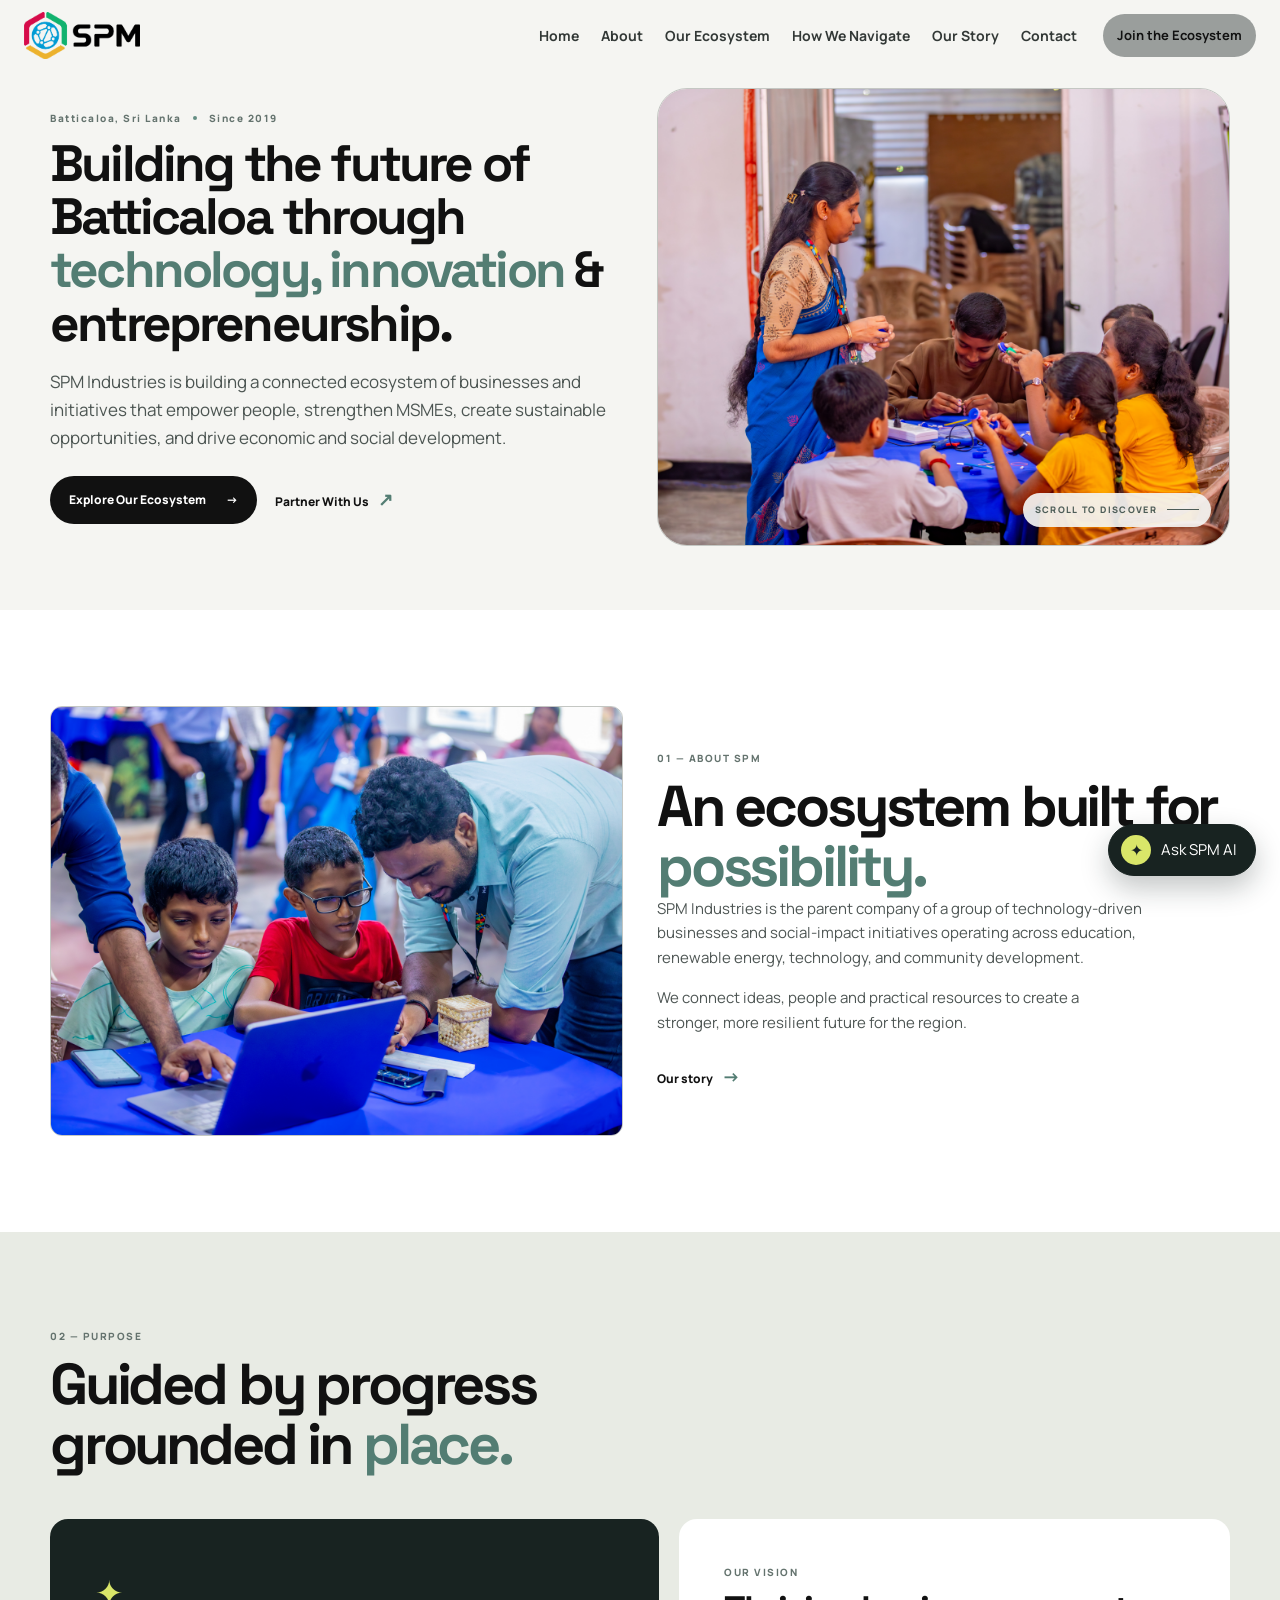
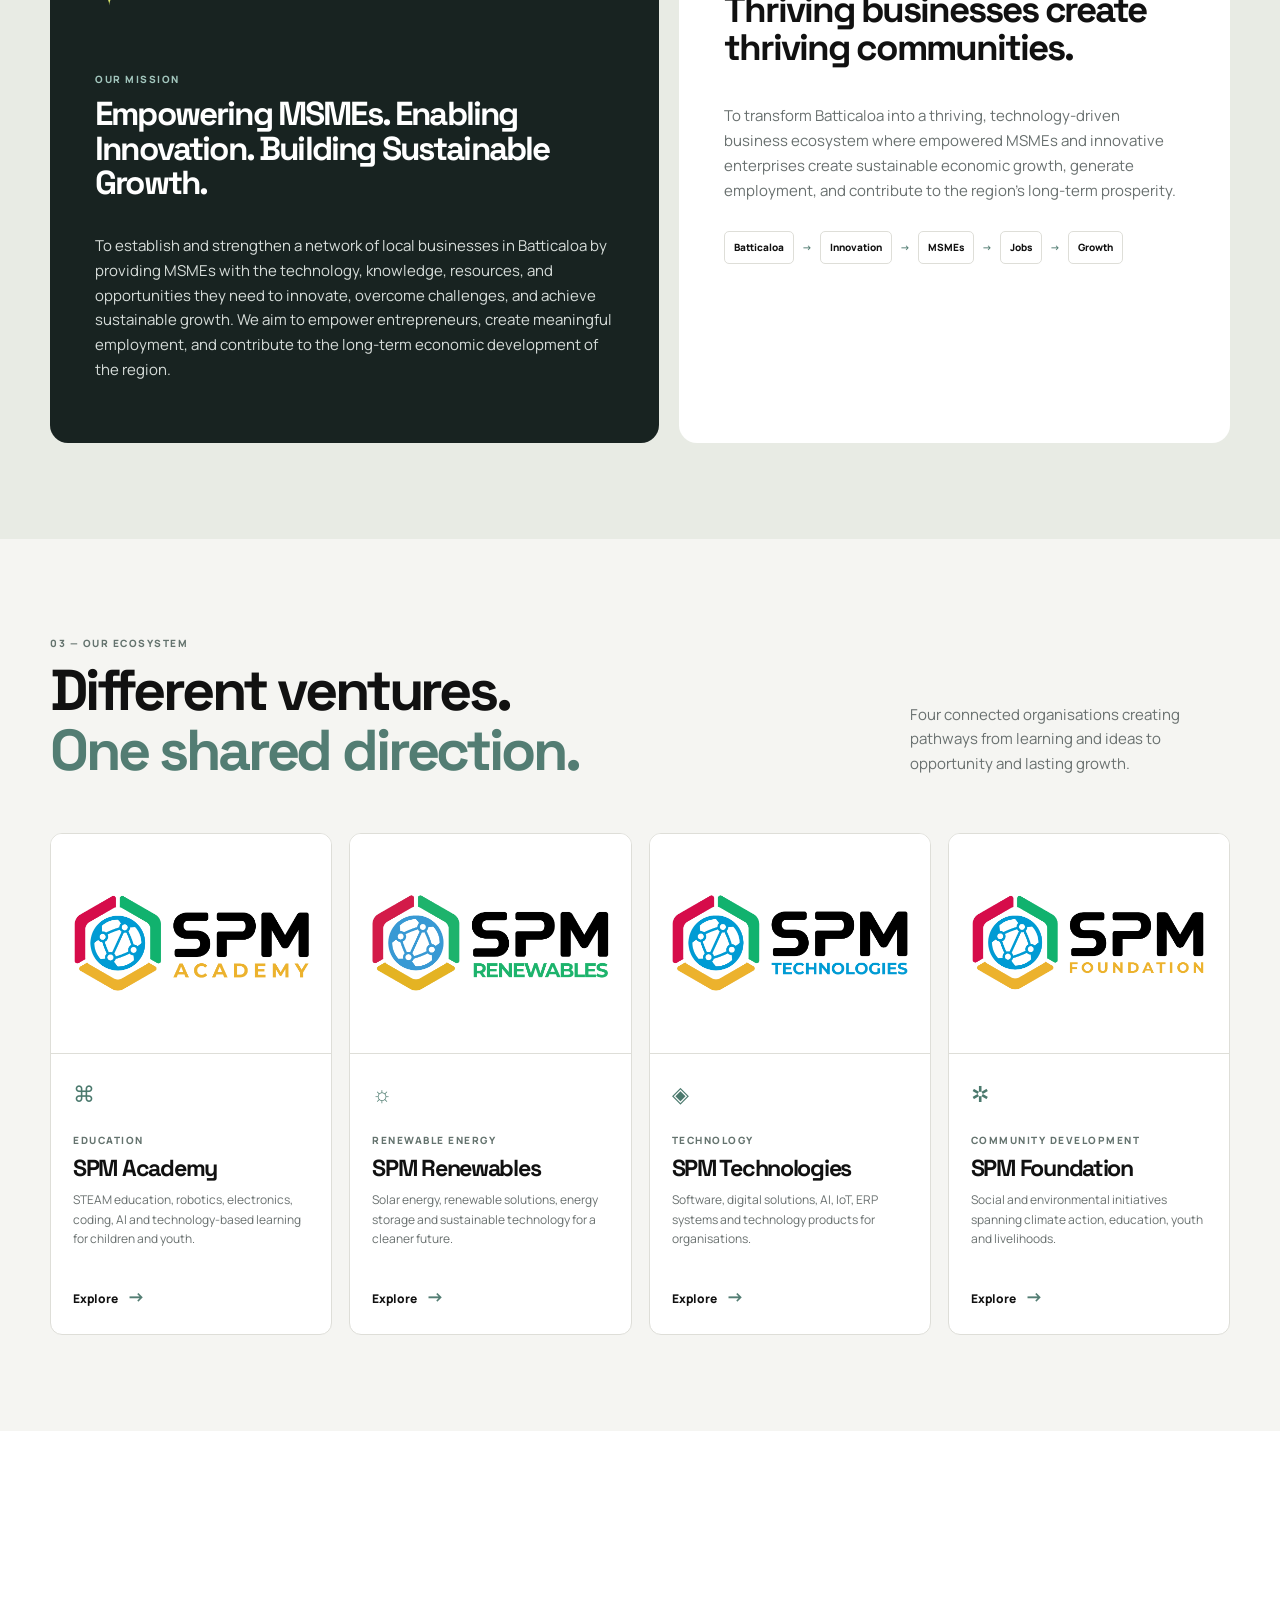
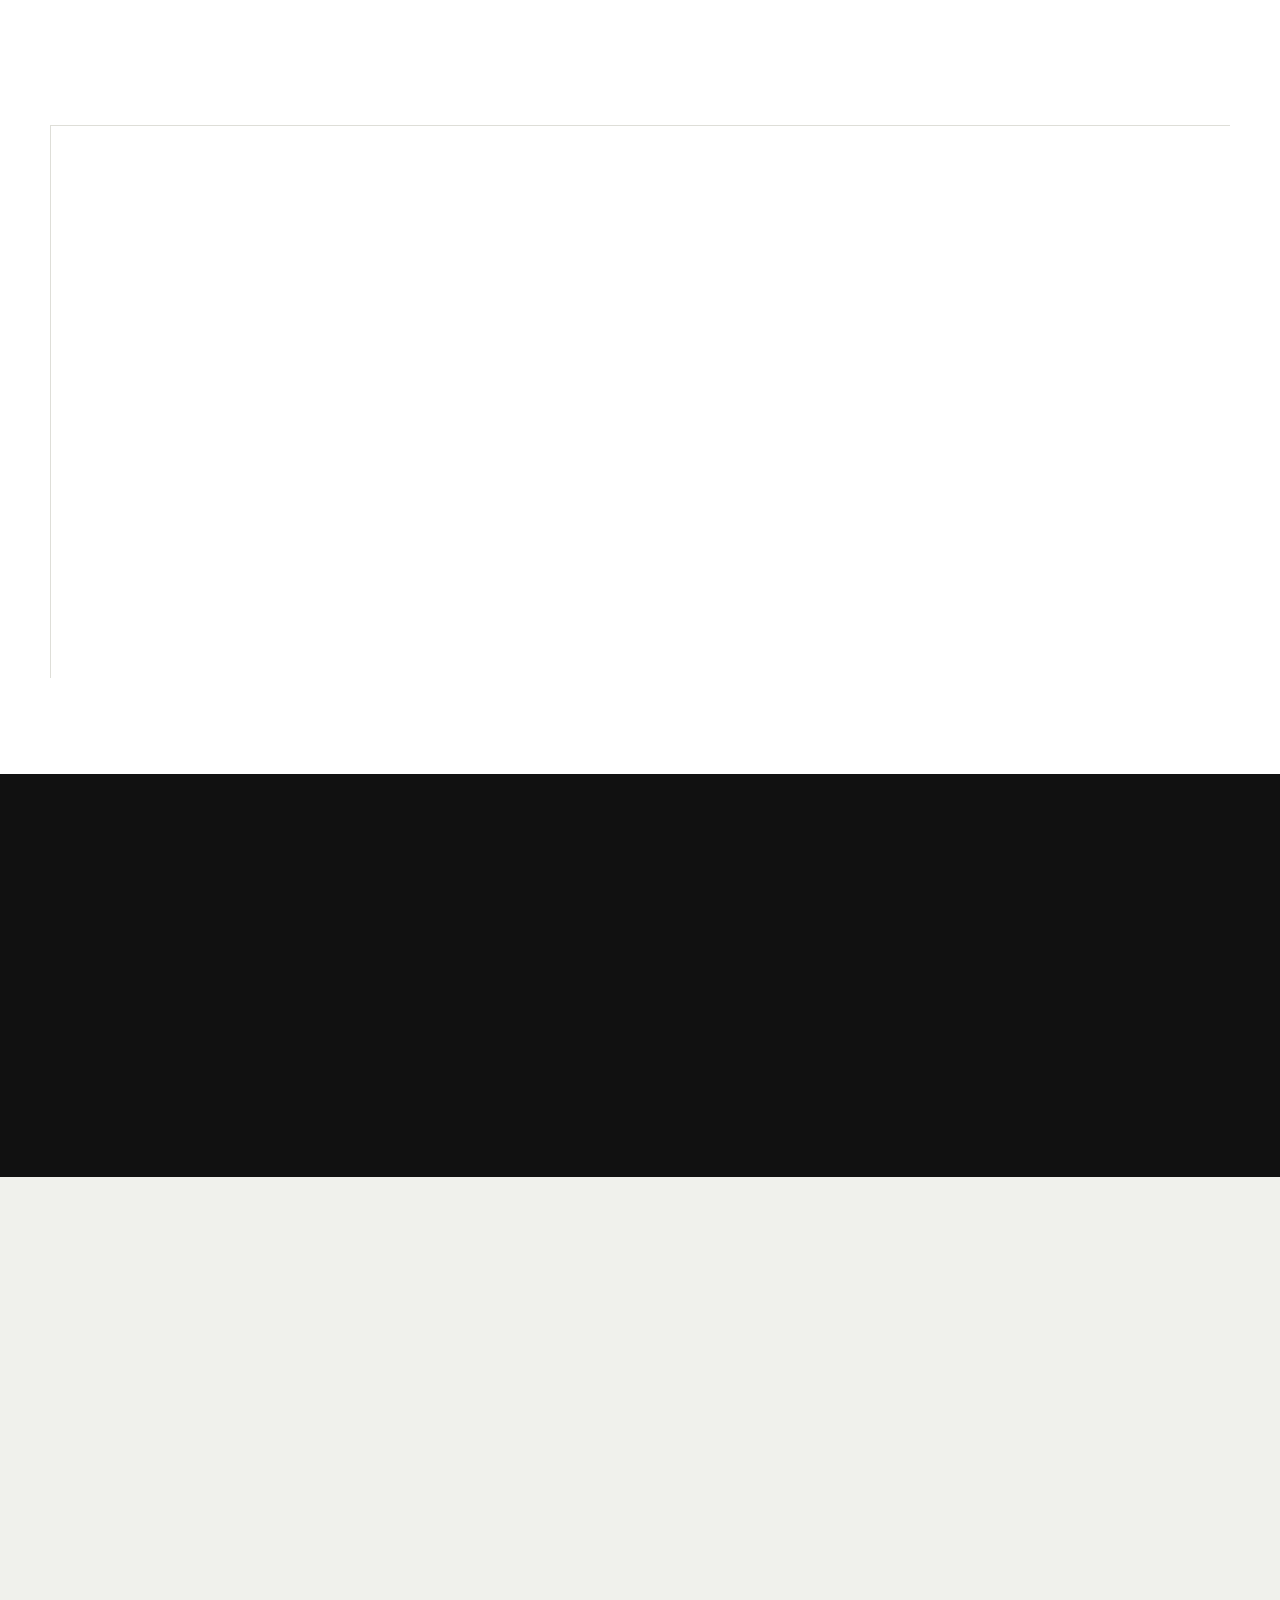
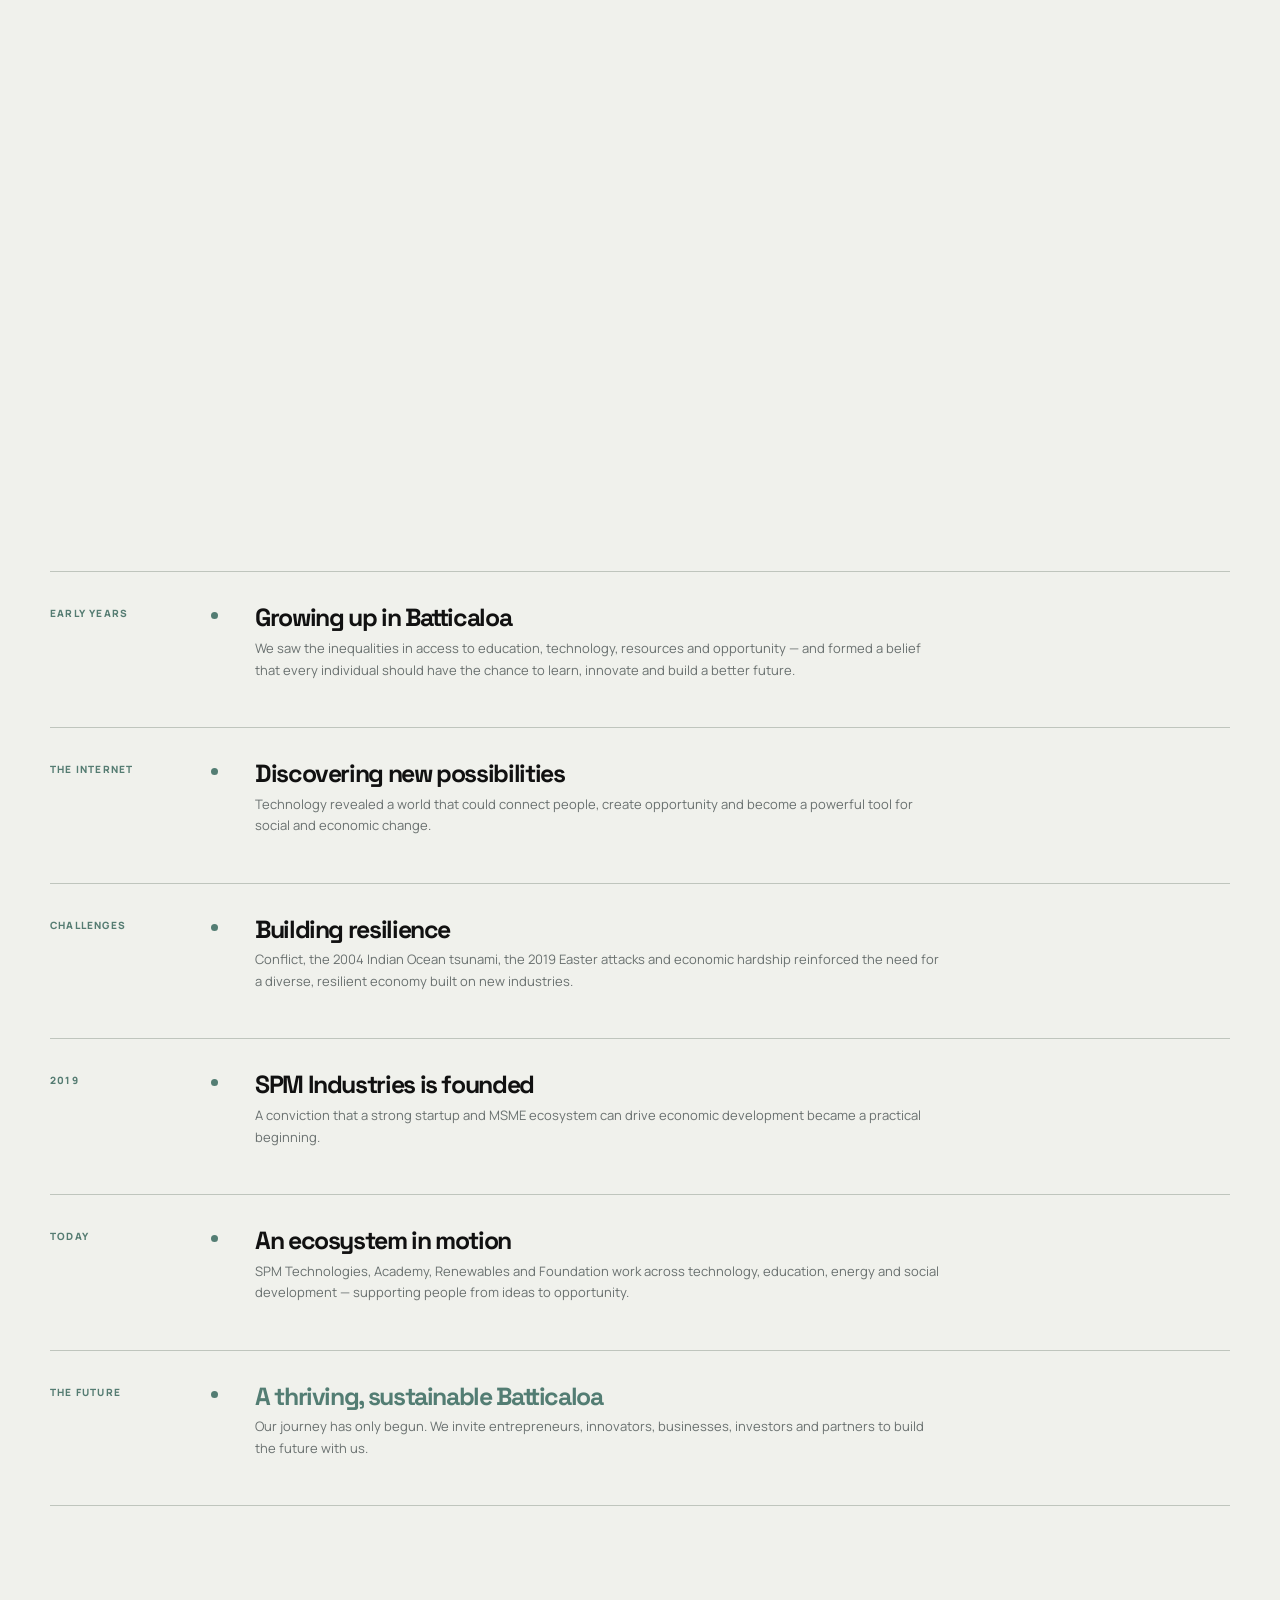
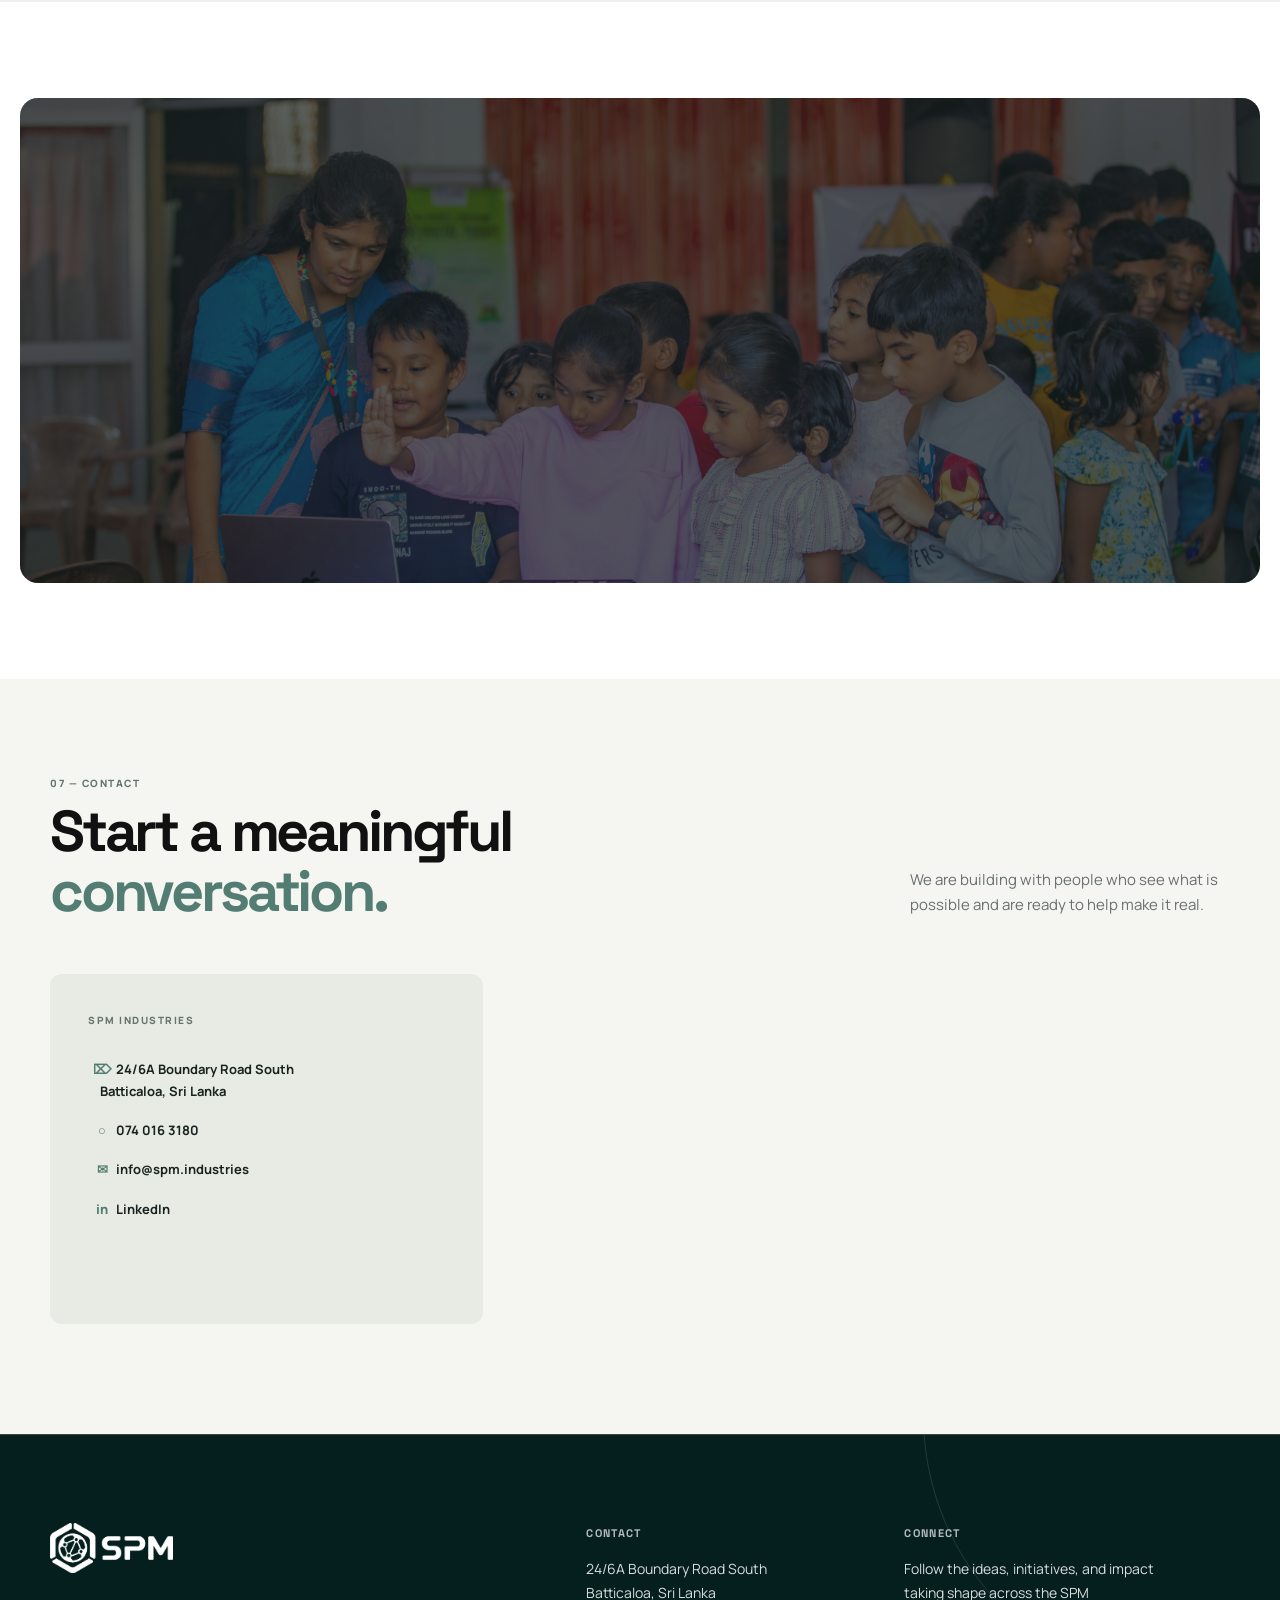
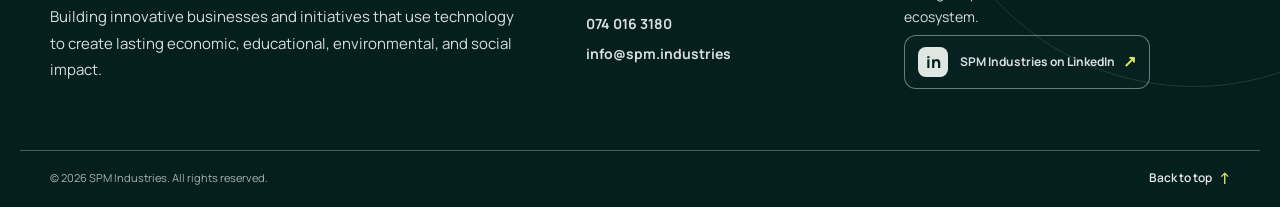
==== commit e8f280da: "Ai bot update" ====
--- a/index.html
+++ b/index.html
@@ -8,6 +8,7 @@
   <meta name="keywords" content="SPM Industries, Batticaloa, MSME, technology, innovation, entrepreneurship, renewable energy">
   <meta property="og:title" content="SPM Industries | Building Batticaloa's Future"><meta property="og:description" content="Technology, innovation and entrepreneurship for sustainable growth."><meta property="og:type" content="website">
   <link rel="preconnect" href="https://fonts.googleapis.com"><link rel="preconnect" href="https://fonts.gstatic.com" crossorigin><link href="https://fonts.googleapis.com/css2?family=Manrope:wght@400;500;600;700;800&amp;family=Space+Grotesk:wght@500;600;700&amp;display=swap" rel="stylesheet"><link rel="stylesheet" href="css/style.css"><link rel="stylesheet" href="css/footer.css"><link rel="stylesheet" href="css/venture-logos.css"><link rel="stylesheet" href="css/content-images.css">
+  <link rel="stylesheet" href="css/spm-ai-assistant.css">
   <style>
     .header .nav > a { font-size: 14px; }
     .header .nav > a.btn-small { font-size: 13px; }
@@ -291,4 +292,49 @@
     </a>
   </div>
 </footer>
-<script src="js/script.js"></script></body></html>
+
+<!-- SPM AI Assistant -->
+<section class="spm-ai" aria-label="SPM AI Assistant">
+  <button class="spm-ai__launcher" type="button" aria-expanded="false" aria-controls="spm-ai-panel">
+    <span class="spm-ai__launcher-icon" aria-hidden="true">✦</span>
+    <span>Ask SPM AI</span>
+  </button>
+
+  <div class="spm-ai__panel" id="spm-ai-panel" role="dialog" aria-modal="false" aria-labelledby="spm-ai-title" hidden>
+    <header class="spm-ai__header">
+      <div>
+        <p class="spm-ai__eyebrow">SPM INDUSTRIES</p>
+        <h2 id="spm-ai-title">SPM AI Assistant</h2>
+        <p>Your gateway to SPM Industries</p>
+      </div>
+      <button class="spm-ai__close" type="button" aria-label="Close SPM AI Assistant">×</button>
+    </header>
+
+    <div class="spm-ai__messages" aria-live="polite" aria-relevant="additions">
+      <div class="spm-ai__message spm-ai__message--assistant">
+        <p>Hi! 👋 I’m the SPM AI Assistant.</p>
+        <p>How can I help you today?</p>
+      </div>
+    </div>
+
+    <div class="spm-ai__quick-actions" aria-label="Suggested questions">
+      <button type="button" data-prompt="Business Enquiry">💼 Business Enquiry</button>
+      <button type="button" data-prompt="Partnership Opportunity">🤝 Partnership Opportunity</button>
+      <button type="button" data-prompt="Entrepreneurship Support">🚀 Entrepreneurship Support</button>
+      <button type="button" data-prompt="Education Programmes">🎓 Education Programmes</button>
+      <button type="button" data-prompt="Sustainability Solutions">🌱 Sustainability Solutions</button>
+      <button type="button" data-prompt="About SPM Industries">🏢 About SPM Industries</button>
+    </div>
+
+    <form class="spm-ai__input" novalidate>
+      <label class="spm-ai__sr-only" for="spm-ai-question">Ask a question</label>
+      <input id="spm-ai-question" name="question" type="text" placeholder="Ask about SPM Industries…" autocomplete="off">
+      <button type="submit" aria-label="Send question">Send</button>
+    </form>
+  </div>
+</section>
+
+<script src="js/script.js"></script>
+<script src="js/spm-ai-assistant.js"></script>
+</body>
+</html>
--- a/css/style.css
+++ b/css/style.css
@@ -1,6 +1,7 @@
 .map-placeholder{width:100%;height:100%;min-height:350px;border-radius:20px;overflow:hidden}.map-placeholder iframe{display:block;width:100%;height:100%;min-height:350px;border:0}
 
 /* Keep the cue attached to the image, freeing the unused hero space. */
+.cta-image img { display: block; width: 100%; height: 100%; object-fit: cover; object-position: center; }
 .hero-art > img { display: block; width: 100%; height: 100%; object-fit: cover; object-position: center; }
 @media (min-width: 761px) {
   .hero-grid { grid-template-columns: .92fr 1.08fr; }
--- a/css/spm-ai-assistant.css
+++ b/css/spm-ai-assistant.css
@@ -0,0 +1,330 @@
+/* SPM AI Assistant: isolated styles for the floating business assistant. */
+.spm-ai {
+  position: fixed;
+  right: 24px;
+  bottom: 24px;
+  z-index: 100;
+  font-family: var(--sans, 'Manrope', sans-serif);
+}
+
+.spm-ai button,
+.spm-ai input,
+.spm-ai select,
+.spm-ai textarea {
+  font: inherit;
+}
+
+.spm-ai__launcher {
+  display: inline-flex;
+  align-items: center;
+  gap: 10px;
+  min-height: 52px;
+  padding: 0 18px 0 12px;
+  border: 1px solid #182321;
+  border-radius: 999px;
+  background: #182321;
+  color: #ffffff;
+  box-shadow: 0 12px 28px rgba(24, 35, 33, 0.26);
+  cursor: pointer;
+  font-size: 13px;
+  font-weight: 800;
+  transition: transform 0.2s ease, background 0.2s ease, box-shadow 0.2s ease;
+}
+
+.spm-ai__launcher:hover,
+.spm-ai__launcher:focus-visible {
+  background: #537d73;
+  box-shadow: 0 15px 34px rgba(24, 35, 33, 0.32);
+  transform: translateY(-2px);
+}
+
+.spm-ai__launcher:focus-visible,
+.spm-ai button:focus-visible,
+.spm-ai input:focus-visible,
+.spm-ai select:focus-visible,
+.spm-ai textarea:focus-visible {
+  outline: 3px solid #d9e669;
+  outline-offset: 3px;
+}
+
+.spm-ai__launcher-icon {
+  display: grid;
+  width: 30px;
+  height: 30px;
+  place-items: center;
+  border-radius: 50%;
+  background: #d9e669;
+  color: #182321;
+  font-size: 16px;
+}
+
+.spm-ai__panel {
+  position: absolute;
+  right: 0;
+  bottom: 66px;
+  display: flex;
+  width: min(390px, calc(100vw - 32px));
+  max-height: min(630px, calc(100vh - 110px));
+  flex-direction: column;
+  overflow: hidden;
+  border: 1px solid rgba(24, 35, 33, 0.16);
+  border-radius: 18px;
+  background: #ffffff;
+  box-shadow: 0 24px 62px rgba(24, 35, 33, 0.24);
+  animation: spm-ai-enter 0.22s ease-out;
+}
+
+.spm-ai__panel[hidden] {
+  display: none;
+}
+
+.spm-ai__header {
+  display: flex;
+  align-items: flex-start;
+  justify-content: space-between;
+  gap: 18px;
+  padding: 20px 20px 17px;
+  background: #182321;
+  color: #ffffff;
+}
+
+.spm-ai__header h2,
+.spm-ai__header p {
+  margin: 0;
+}
+
+.spm-ai__eyebrow {
+  margin-bottom: 5px !important;
+  color: #d9e669;
+  font-size: 9px;
+  font-weight: 800;
+  letter-spacing: 0.15em;
+}
+
+.spm-ai__header h2 {
+  font-family: var(--serif, 'Space Grotesk', sans-serif);
+  font-size: 21px;
+  letter-spacing: -0.04em;
+}
+
+.spm-ai__header h2 + p {
+  margin-top: 3px;
+  color: #d4dcda;
+  font-size: 12px;
+}
+
+.spm-ai__close {
+  width: 32px;
+  height: 32px;
+  flex: 0 0 32px;
+  border: 1px solid rgba(255, 255, 255, 0.35);
+  border-radius: 50%;
+  background: transparent;
+  color: #ffffff;
+  cursor: pointer;
+  font-size: 24px;
+  line-height: 1;
+}
+
+.spm-ai__messages {
+  display: flex;
+  min-height: 175px;
+  flex: 1 1 auto;
+  flex-direction: column;
+  gap: 10px;
+  overflow-y: auto;
+  padding: 18px 20px;
+  background: #f5f5f2;
+}
+
+.spm-ai__message {
+  max-width: 88%;
+  padding: 11px 13px;
+  border-radius: 12px;
+  font-size: 13px;
+  line-height: 1.55;
+}
+
+.spm-ai__message p {
+  margin: 0;
+}
+
+.spm-ai__message p + p {
+  margin-top: 6px;
+}
+
+.spm-ai__message--assistant {
+  align-self: flex-start;
+  border: 1px solid #dfe5df;
+  border-top-left-radius: 3px;
+  background: #ffffff;
+  color: #26312d;
+}
+
+.spm-ai__message--user {
+  align-self: flex-end;
+  border-top-right-radius: 3px;
+  background: #537d73;
+  color: #ffffff;
+}
+
+.spm-ai__lead-form {
+  display: grid;
+  grid-template-columns: 1fr 1fr;
+  gap: 9px;
+  margin-top: 4px;
+}
+
+.spm-ai__lead-form label {
+  color: #43514c;
+  font-size: 11px;
+  font-weight: 800;
+}
+
+.spm-ai__lead-form label:nth-child(5),
+.spm-ai__lead-form label:nth-child(6),
+.spm-ai__lead-form button,
+.spm-ai__lead-form .spm-ai__lead-status {
+  grid-column: 1 / -1;
+}
+
+.spm-ai__lead-form input,
+.spm-ai__lead-form select,
+.spm-ai__lead-form textarea {
+  width: 100%;
+  margin-top: 4px;
+  padding: 8px 9px;
+  border: 1px solid #ccd5d0;
+  border-radius: 7px;
+  background: #ffffff;
+  color: #182321;
+  font-size: 12px;
+}
+
+.spm-ai__lead-form textarea {
+  min-height: 62px;
+  resize: vertical;
+}
+
+.spm-ai__lead-form button,
+.spm-ai__input button {
+  border: 0;
+  border-radius: 8px;
+  background: #182321;
+  color: #ffffff;
+  cursor: pointer;
+  font-size: 12px;
+  font-weight: 800;
+  transition: background 0.2s ease, transform 0.2s ease;
+}
+
+.spm-ai__lead-form button {
+  min-height: 38px;
+}
+
+.spm-ai__lead-form button:hover,
+.spm-ai__input button:hover {
+  background: #537d73;
+  transform: translateY(-1px);
+}
+
+.spm-ai__lead-status {
+  margin: 0;
+  color: #537d73;
+  font-size: 11px;
+  font-weight: 700;
+}
+
+.spm-ai__quick-actions {
+  display: flex;
+  flex: 0 0 auto;
+  flex-wrap: wrap;
+  gap: 7px;
+  padding: 12px 20px;
+  border-top: 1px solid #e4e8e5;
+  background: #ffffff;
+}
+
+.spm-ai__quick-actions button {
+  padding: 7px 9px;
+  border: 1px solid #cbd7d1;
+  border-radius: 999px;
+  background: #ffffff;
+  color: #26312d;
+  cursor: pointer;
+  font-size: 10px;
+  font-weight: 700;
+  transition: background 0.2s ease, border-color 0.2s ease, color 0.2s ease;
+}
+
+.spm-ai__quick-actions button:hover {
+  border-color: #537d73;
+  background: #537d73;
+  color: #ffffff;
+}
+
+.spm-ai__input {
+  display: flex;
+  flex: 0 0 auto;
+  gap: 8px;
+  padding: 13px 20px 18px;
+  border-top: 1px solid #e4e8e5;
+  background: #ffffff;
+}
+
+.spm-ai__input input {
+  min-width: 0;
+  flex: 1;
+  border: 1px solid #cbd7d1;
+  border-radius: 9px;
+  padding: 10px 11px;
+  color: #182321;
+  font-size: 12px;
+}
+
+.spm-ai__input button {
+  min-width: 58px;
+}
+
+.spm-ai__sr-only {
+  position: absolute;
+  width: 1px;
+  height: 1px;
+  overflow: hidden;
+  clip: rect(0, 0, 0, 0);
+  white-space: nowrap;
+}
+
+@keyframes spm-ai-enter {
+  from { opacity: 0; transform: translateY(10px) scale(0.98); }
+  to { opacity: 1; transform: translateY(0) scale(1); }
+}
+
+@media (max-width: 600px) {
+  .spm-ai {
+    right: 16px;
+    bottom: 16px;
+  }
+
+  .spm-ai__panel {
+    bottom: 62px;
+    width: calc(100vw - 32px);
+    max-height: min(650px, calc(100vh - 92px));
+  }
+
+  .spm-ai__messages {
+    min-height: 145px;
+  }
+}
+
+@media (max-width: 390px) {
+  .spm-ai__lead-form {
+    grid-template-columns: 1fr;
+  }
+
+  .spm-ai__lead-form label,
+  .spm-ai__lead-form label:nth-child(5),
+  .spm-ai__lead-form label:nth-child(6) {
+    grid-column: 1;
+  }
+}
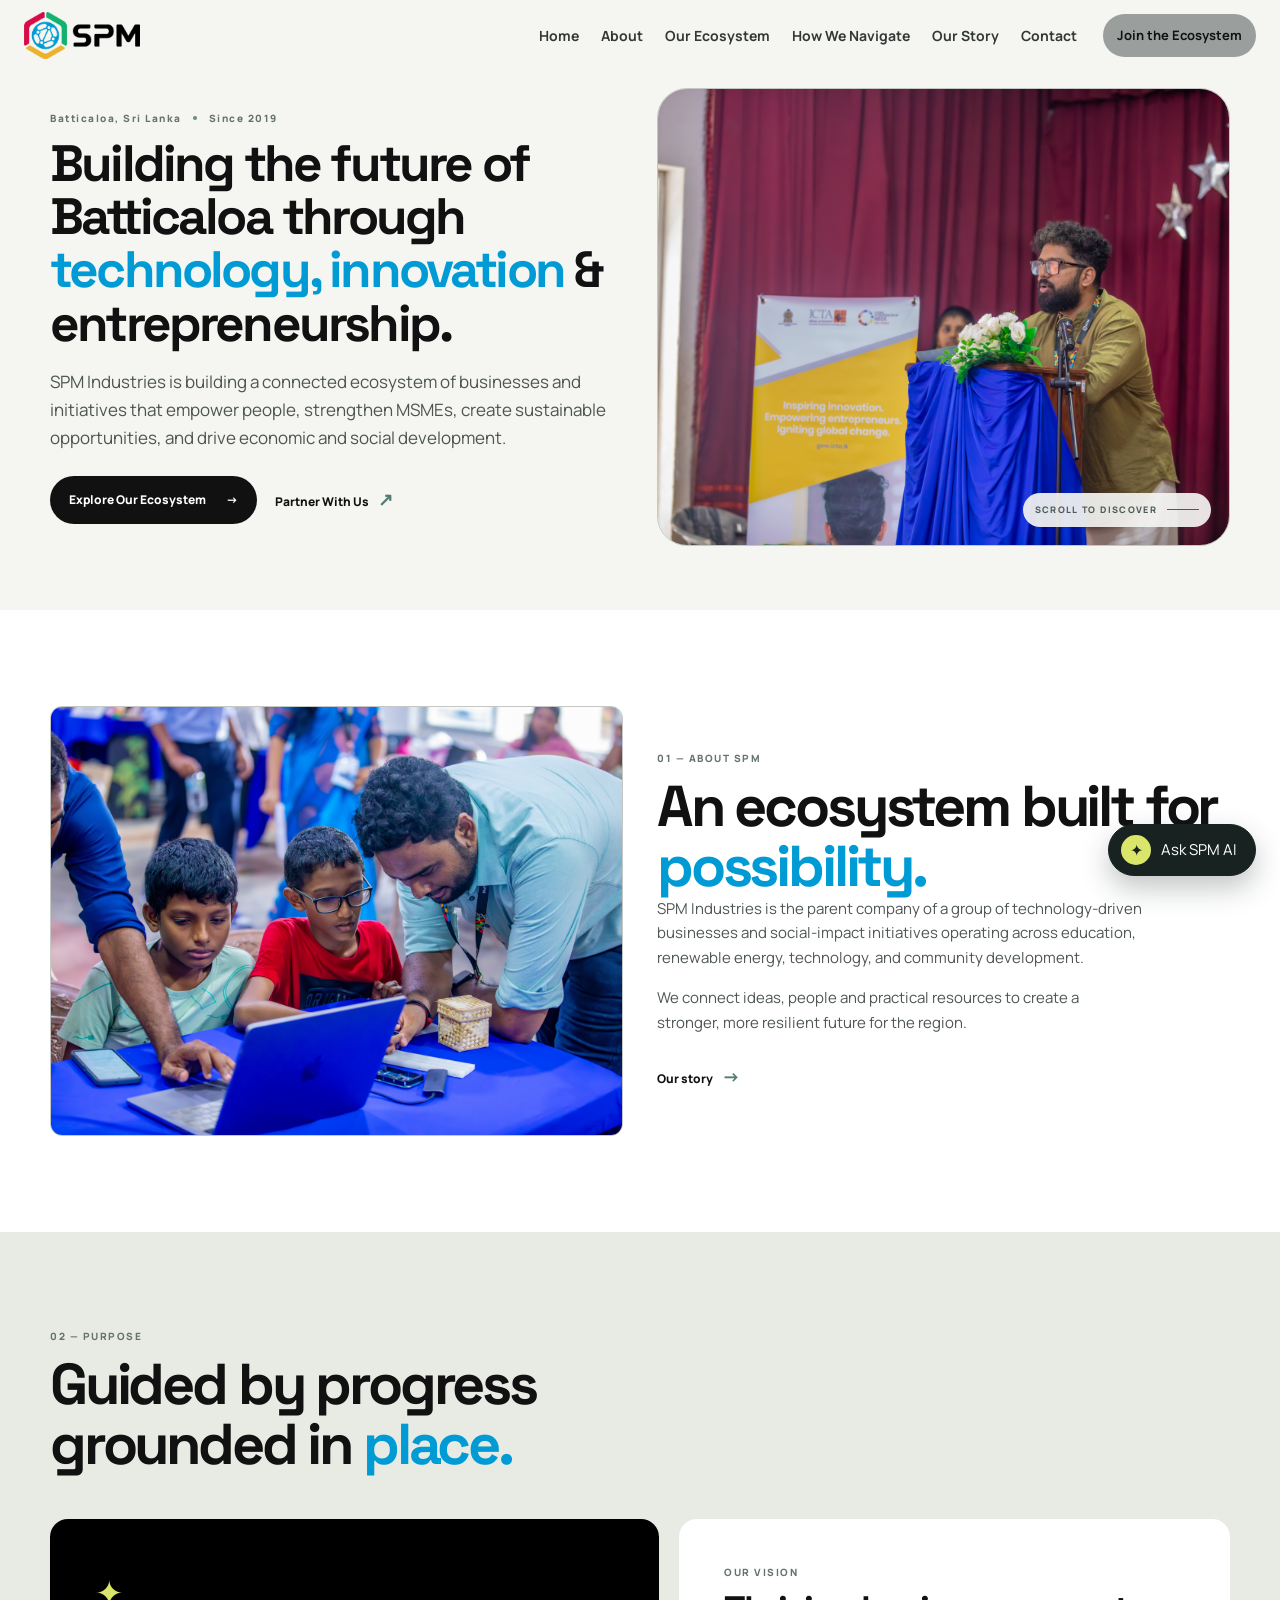
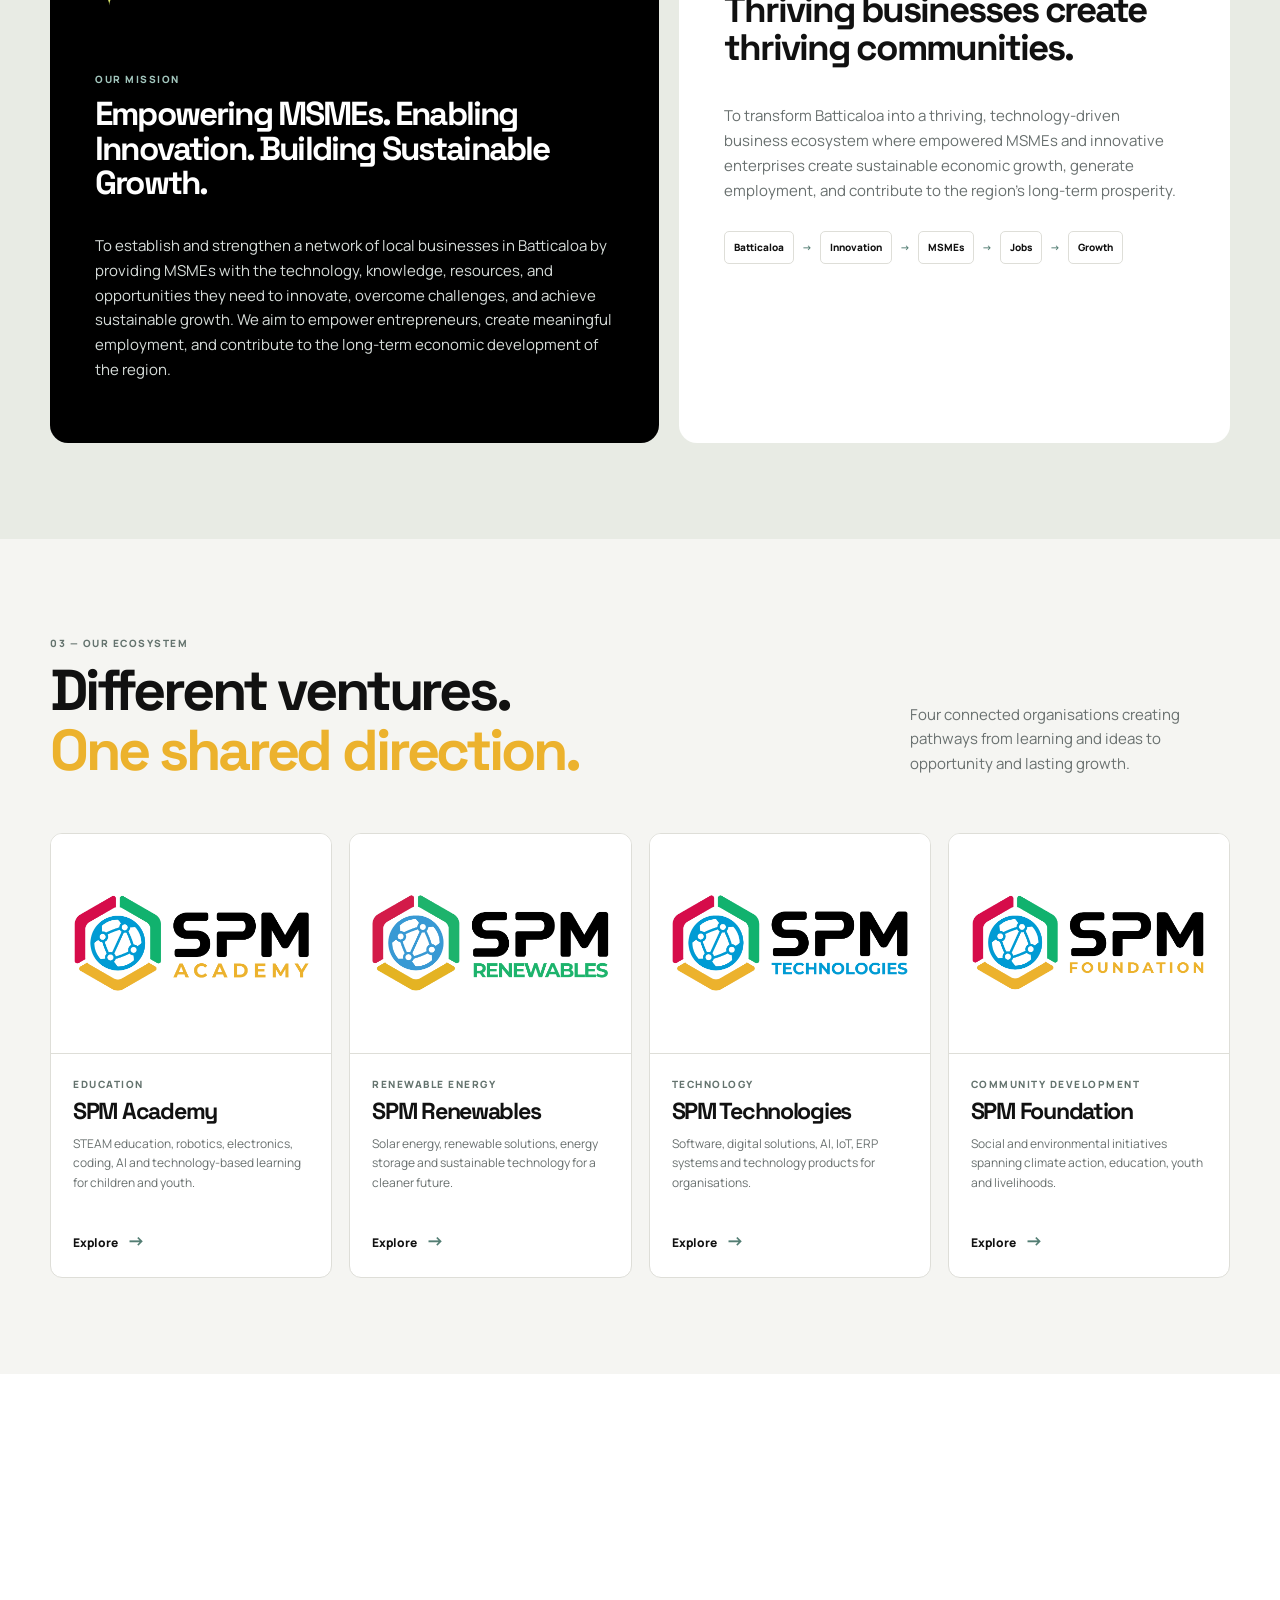
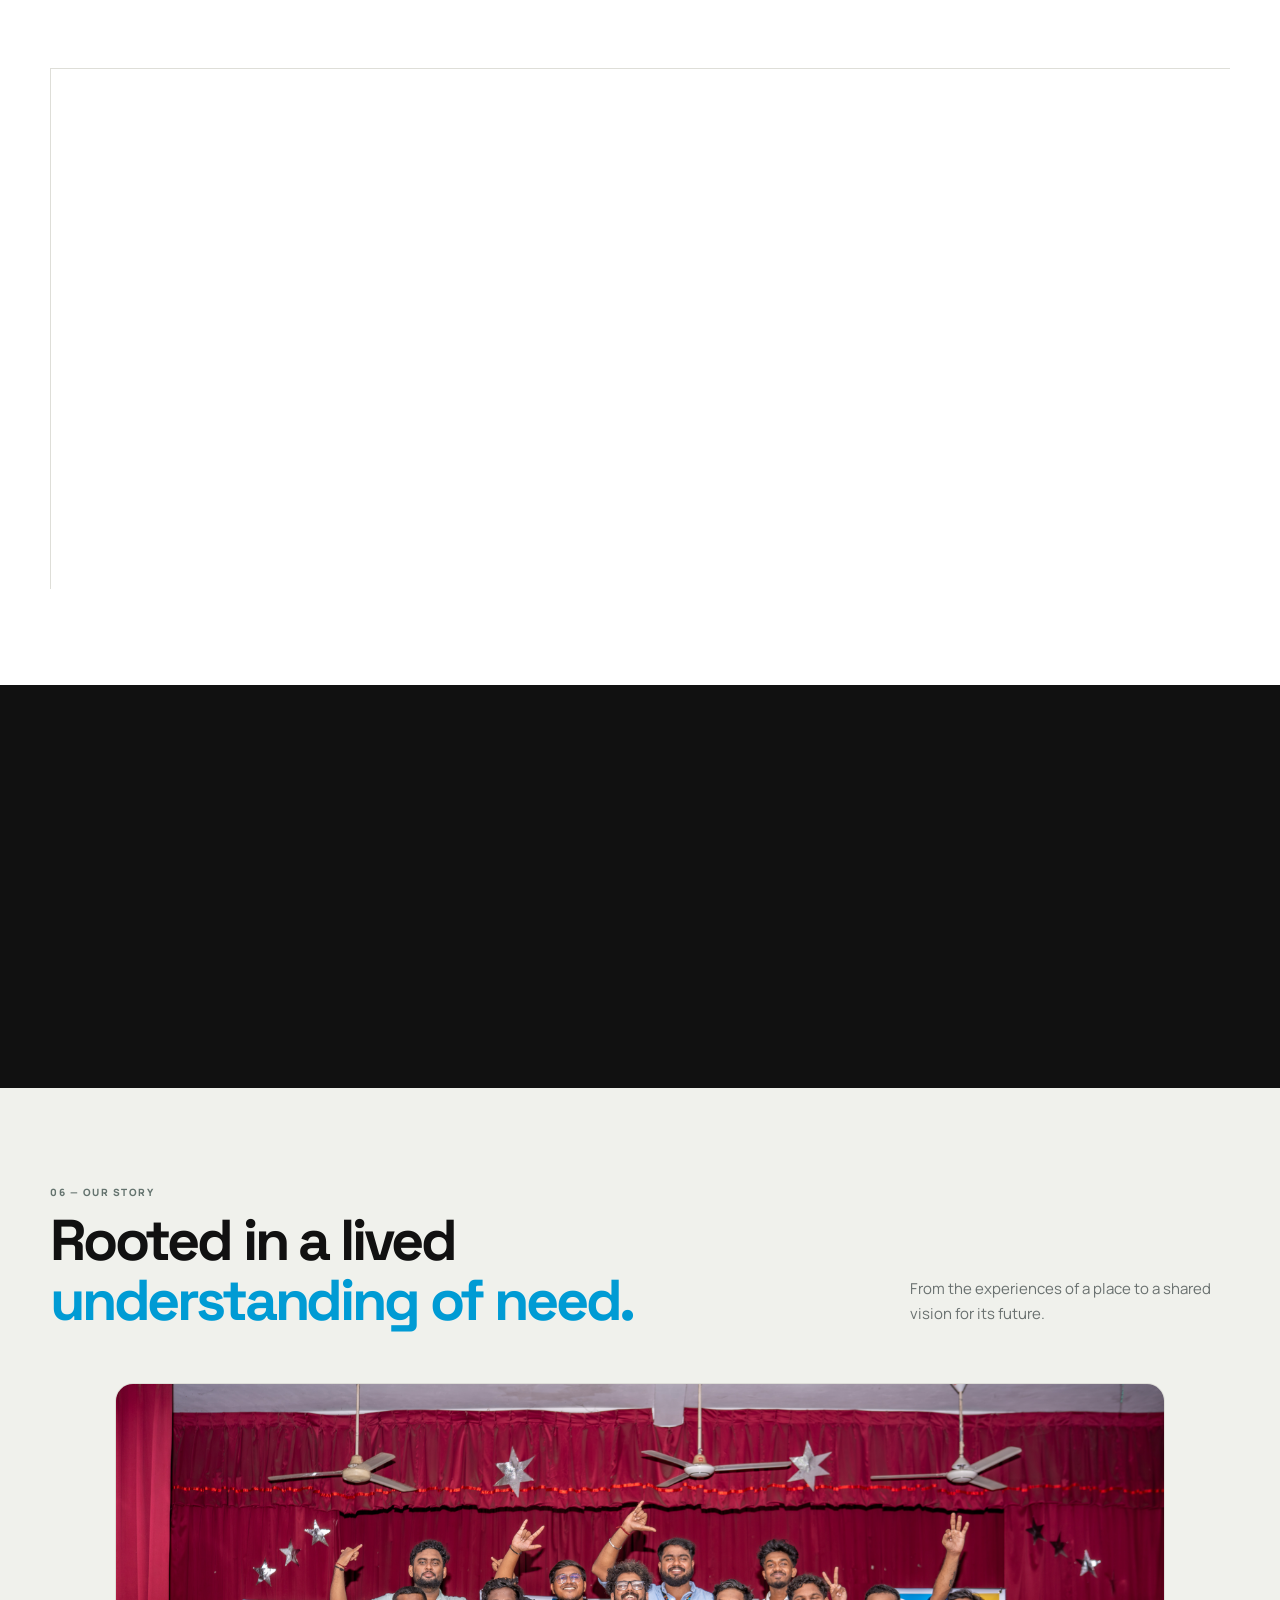
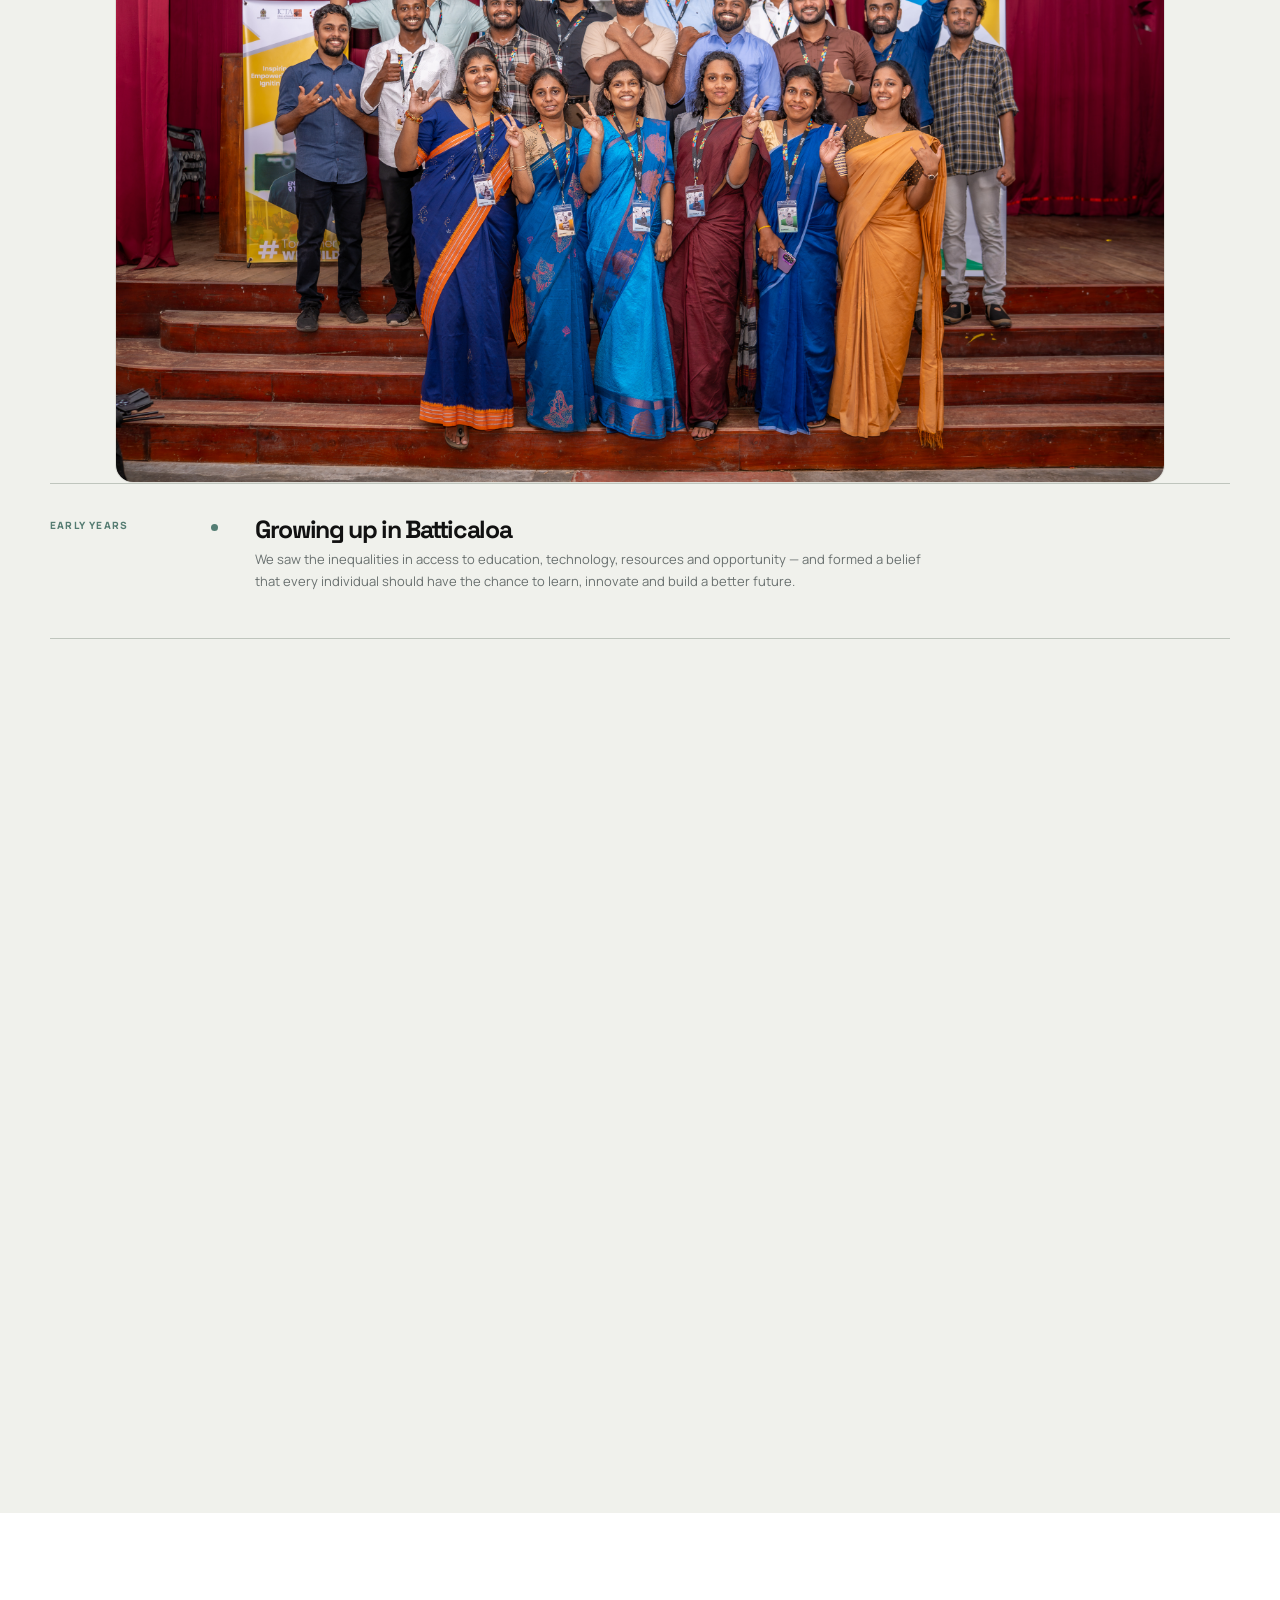
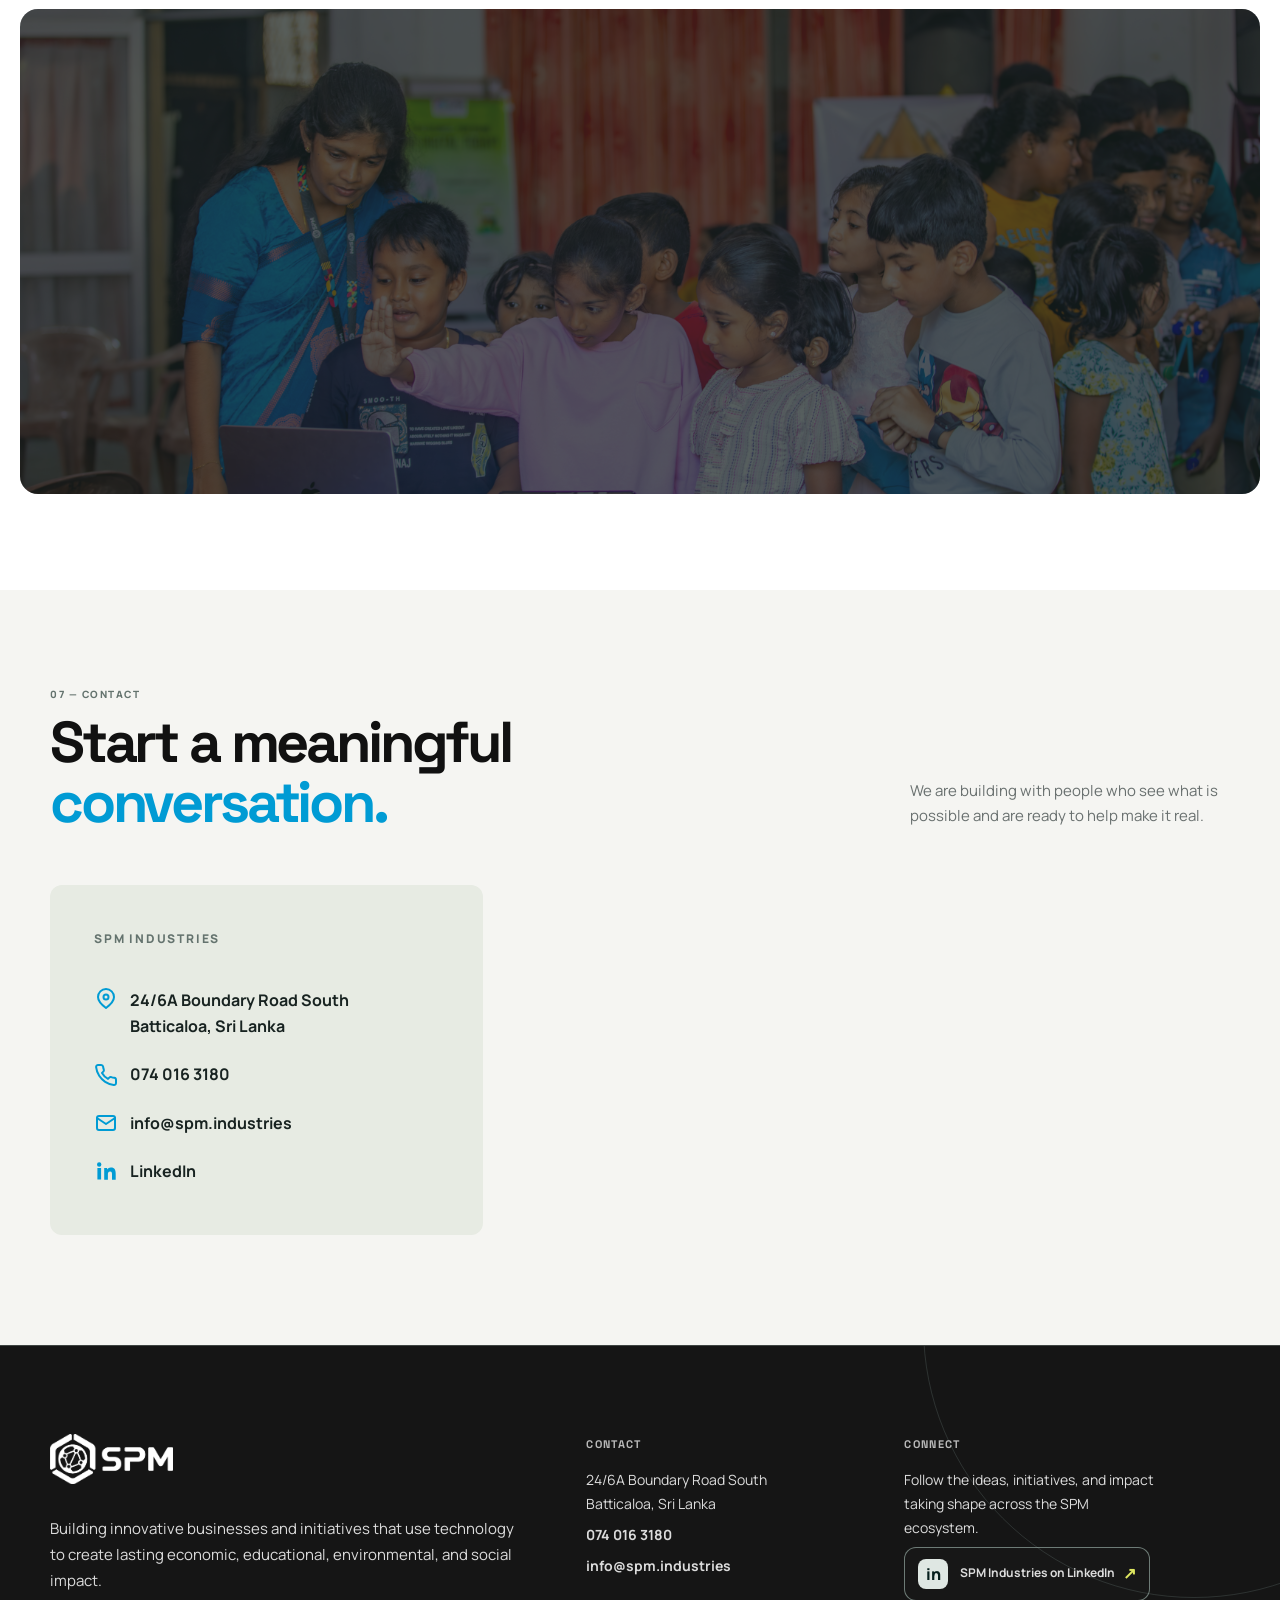
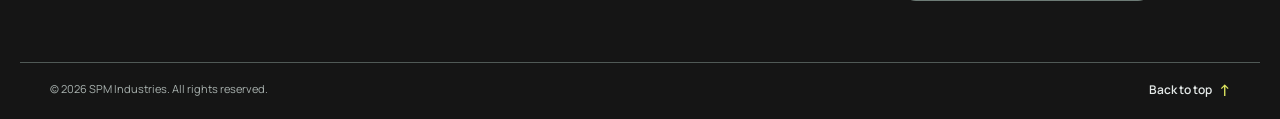
==== commit 350afc3f: "color and photos updated" ====
--- a/index.html
+++ b/index.html
@@ -12,10 +12,56 @@
   <style>
     .header .nav > a { font-size: 14px; }
     .header .nav > a.btn-small { font-size: 13px; }
+    .hero h1 em { color: #009bd4; }
+    .mission .section-heading h2 em { color: #009bd4; }
+    .purpose-card { background: #000000; }
+    .ecosystem .section-top h2 em { color: #ecb22d; }
+    .navigate .section-top h2 em { color: #009bd4; }
+    .intro h2 em,
+    .story .section-top h2 em,
+    .contact .section-top h2 em { color: #009bd4; }
+    .impact h2 em,
+    .impact-path i { color: #009bd4; }
+    .future h3,
+    .cta h2 em,
+    .cta-content .eyebrow { color: #009bd4; }
+    .impact-path .growth {
+      background: #009bd4;
+      border-color: #009bd4;
+    }
+    .contact-details { padding: 44px; gap: 22px; }
+    .contact-details .label { margin-bottom: 16px; font-size: 12px; }
+    .contact-details a {
+      display: flex;
+      align-items: center;
+      gap: 12px;
+      font-size: 16px;
+      line-height: 1.65;
+    }
+    .contact-details a:first-of-type { align-items: flex-start; }
+    .contact-details .contact-icon {
+      flex: 0 0 24px;
+      display: inline-flex;
+      width: 24px;
+      height: 24px;
+      color: #009bd4;
+    }
+    .contact-details a > span:not(.contact-icon) {
+      display: inline;
+      width: auto;
+      color: inherit;
+      font-weight: inherit;
+    }
+    .contact-details .contact-icon svg { width: 100%; height: 100%; }
+    .navigate .nav-card > b {
+      display: block;
+      margin-bottom: 36px;
+    }
+    .company-body .label { margin-top: 0; }
     .spm-footer {
       position: relative;
       overflow: hidden;
-      background: #041f1d;
+      background: #151515;
       color: #edf3f1;
       padding: 88px 0 20px;
       border-top: 1px solid rgba(170, 190, 183, 0.28);
@@ -230,33 +276,33 @@
 <main id="main">
 <section class="hero section" id="home"><div class="container hero-grid">
  <div class="hero-copy reveal"><p class="eyebrow">Batticaloa, Sri Lanka <i></i> Since 2019</p><h1>Building the future of Batticaloa through <em>technology, innovation</em> &amp; entrepreneurship.</h1><p class="lead">SPM Industries is building a connected ecosystem of businesses and initiatives that empower people, strengthen MSMEs, create sustainable opportunities, and drive economic and social development.</p><div class="actions"><a class="btn" href="#ecosystem">Explore Our Ecosystem <span>&rarr;</span></a><a class="text-link" href="#contact">Partner With Us <span>&nearr;</span></a></div></div>
- <div class="hero-art placeholder reveal" data-delay="1" role="img" aria-label="Students taking part in an SPM Academy learning activity"><img src="PHoto1.JPG" alt="Students taking part in an SPM Academy learning activity" height="478" width="600"><div class="scroll-note" aria-hidden="true">SCROLL TO DISCOVER <span></span></div></div>
+ <div class="hero-art placeholder reveal" data-delay="1" role="img" aria-label="Students taking part in an SPM Academy learning activity"><img src="spm-acadamy-website-first-photo.JPG" alt="Students taking part in an SPM Academy learning activity" height="478" width="600"><div class="scroll-note" aria-hidden="true">SCROLL TO DISCOVER <span></span></div></div>
 </div></section>
 
-<section class="section intro" id="about"><div class="container split"><div class="placeholder about-image reveal" role="img" aria-label="Placeholder for SPM ecosystem image"><img src="Photo3.JPG"><div></div></div><div class="intro-copy reveal"><p class="eyebrow">01 &mdash; ABOUT SPM</p><h2>An ecosystem built for <em>possibility.</em></h2><p>SPM Industries is the parent company of a group of technology-driven businesses and social-impact initiatives operating across education, renewable energy, technology, and community development.</p><p>We connect ideas, people and practical resources to create a stronger, more resilient future for the region.</p><a class="text-link" href="#story">Our story <span>&rarr;</span></a></div></div></section>
+<section class="section intro" id="about"><div class="container split"><div class="placeholder about-image reveal" role="img" aria-label="SPM Academy mentors helping students use technology"><img src="spm-acadamy-website-third-photo.JPG" alt="SPM Academy mentors helping students use technology"><div></div></div><div class="intro-copy reveal"><p class="eyebrow">01 &mdash; ABOUT SPM</p><h2>An ecosystem built for <em>possibility.</em></h2><p>SPM Industries is the parent company of a group of technology-driven businesses and social-impact initiatives operating across education, renewable energy, technology, and community development.</p><p>We connect ideas, people and practical resources to create a stronger, more resilient future for the region.</p><a class="text-link" href="#story">Our story <span>&rarr;</span></a></div></div></section>
 
 <section class="section mission"><div class="container"><div class="section-heading reveal"><p class="eyebrow">02 &mdash; PURPOSE</p><h2>Guided by progress<br>grounded in <em>place.</em></h2></div><div class="purpose-grid"><article class="purpose-card reveal"><div class="purpose-icon">&#10022;</div><p class="label">OUR MISSION</p><h3>Empowering MSMEs. Enabling Innovation. Building Sustainable Growth.</h3><p>To establish and strengthen a network of local businesses in Batticaloa by providing MSMEs with the technology, knowledge, resources, and opportunities they need to innovate, overcome challenges, and achieve sustainable growth. We aim to empower entrepreneurs, create meaningful employment, and contribute to the long-term economic development of the region.</p></article><article class="vision-card reveal"><p class="label">OUR VISION</p><h3>Thriving businesses create thriving communities.</h3><p>To transform Batticaloa into a thriving, technology-driven business ecosystem where empowered MSMEs and innovative enterprises create sustainable economic growth, generate employment, and contribute to the region&rsquo;s long-term prosperity.</p><div class="flow"><span>Batticaloa</span><b>&rarr;</b><span>Innovation</span><b>&rarr;</b><span>MSMEs</span><b>&rarr;</b><span>Jobs</span><b>&rarr;</b><span>Growth</span></div></article></div></div></section>
 
 <section class="section ecosystem" id="ecosystem"><div class="container"><div class="section-top reveal"><div><p class="eyebrow">03 &mdash; OUR ECOSYSTEM</p><h2>Different ventures.<br><em>One shared direction.</em></h2></div><p>Four connected organisations creating pathways from learning and ideas to opportunity and lasting growth.</p></div><div class="company-grid">
-<article class="company-card reveal"><div class="placeholder card-image"><img src="spm_acadamy.png" alt="SPM Academy logo"></div><div class="company-body"><span class="icon">&#8984;</span><p class="label">EDUCATION</p><h3>SPM Academy</h3><p>STEAM education, robotics, electronics, coding, AI and technology-based learning for children and youth.</p><a href="#contact" class="arrow-link">Explore <span>&rarr;</span></a></div></article>
-<article class="company-card reveal"><div class="placeholder card-image"><img src="spm_renewables.png" alt="SPM Renewables logo"></div><div class="company-body"><span class="icon">&#9788;</span><p class="label">RENEWABLE ENERGY</p><h3>SPM Renewables</h3><p>Solar energy, renewable solutions, energy storage and sustainable technology for a cleaner future.</p><a href="#contact" class="arrow-link">Explore <span>&rarr;</span></a></div></article>
-<article class="company-card reveal"><div class="placeholder card-image"><img src="spm_technologies.png" alt="SPM Technologies logo"></div><div class="company-body"><span class="icon">&#9672;</span><p class="label">TECHNOLOGY</p><h3>SPM Technologies</h3><p>Software, digital solutions, AI, IoT, ERP systems and technology products for organisations.</p><a href="#contact" class="arrow-link">Explore <span>&rarr;</span></a></div></article>
-<article class="company-card reveal"><div class="placeholder card-image"><img src="spm_foundation.png" alt="SPM Foundation logo"></div><div class="company-body"><span class="icon">&#10034;</span><p class="label">COMMUNITY DEVELOPMENT</p><h3>SPM Foundation</h3><p>Social and environmental initiatives spanning climate action, education, youth and livelihoods.</p><a href="#contact" class="arrow-link">Explore <span>&rarr;</span></a></div></article>
+<article class="company-card reveal"><div class="placeholder card-image"><img src="spm-acadamy-logo.png" alt="SPM Academy logo"></div><div class="company-body"><p class="label">EDUCATION</p><h3>SPM Academy</h3><p>STEAM education, robotics, electronics, coding, AI and technology-based learning for children and youth.</p><a href="#contact" class="arrow-link">Explore <span>&rarr;</span></a></div></article>
+<article class="company-card reveal"><div class="placeholder card-image"><img src="spm-renewables-logo.png" alt="SPM Renewables logo"></div><div class="company-body"><p class="label">RENEWABLE ENERGY</p><h3>SPM Renewables</h3><p>Solar energy, renewable solutions, energy storage and sustainable technology for a cleaner future.</p><a href="#contact" class="arrow-link">Explore <span>&rarr;</span></a></div></article>
+<article class="company-card reveal"><div class="placeholder card-image"><img src="spm-technologies-logo.png" alt="SPM Technologies logo"></div><div class="company-body"><p class="label">TECHNOLOGY</p><h3>SPM Technologies</h3><p>Software, digital solutions, AI, IoT, ERP systems and technology products for organisations.</p><a href="#contact" class="arrow-link">Explore <span>&rarr;</span></a></div></article>
+<article class="company-card reveal"><div class="placeholder card-image"><img src="spm-foundation-logo.png" alt="SPM Foundation logo"></div><div class="company-body"><p class="label">COMMUNITY DEVELOPMENT</p><h3>SPM Foundation</h3><p>Social and environmental initiatives spanning climate action, education, youth and livelihoods.</p><a href="#contact" class="arrow-link">Explore <span>&rarr;</span></a></div></article>
 </div></div></section>
 
 <section class="section navigate" id="navigate"><div class="container"><div class="section-top reveal"><div><p class="eyebrow">04 &mdash; HOW WE NAVIGATE</p><h2>A connected system<br>for <em>bold builders.</em></h2></div><p>We support entrepreneurs and businesses through a connected ecosystem of capital, knowledge, technology, networks, and opportunities.</p></div><div class="navigate-grid">
-<article class="nav-card reveal"><b>01</b><span>&#9670;</span><h3>Investment &amp; Financial Empowerment</h3><p>Funding and financial resources to turn ideas into sustainable ventures and accelerate growth.</p></article><article class="nav-card reveal"><b>02</b><span>&#9825;</span><h3>Mentorship &amp; Business Guidance</h3><p>Practical guidance from experienced mentors to make better decisions and overcome challenges.</p></article><article class="nav-card reveal"><b>03</b><span>&#8993;</span><h3>Skills Development &amp; Training</h3><p>Practical skills in technology, business, innovation and entrepreneurship.</p></article><article class="nav-card reveal"><b>04</b><span>&#10022;</span><h3>Technology &amp; Innovation</h3><p>Solutions to improve productivity, reduce costs, reach markets and build advantage.</p></article><article class="nav-card reveal"><b>05</b><span>&#9673;</span><h3>Incubation &amp; Acceleration</h3><p>Structured support from idea development to market entry and sustainable growth.</p></article><article class="nav-card reveal"><b>06</b><span>&#8857;</span><h3>Collaborative Ecosystem</h3><p>Connections that help people exchange ideas and build meaningful partnerships.</p></article><article class="nav-card reveal"><b>07</b><span>&#9825;</span><h3>Partnerships for Social Impact</h3><p>Solutions with governments, organisations and communities that create economic and social value.</p></article><article class="nav-card reveal"><b>08</b><span>&#9678;</span><h3>Access to Local &amp; Global Networks</h3><p>Pathways to new markets, investors, customers, knowledge and strategic partners.</p></article>
+<article class="nav-card reveal"><b>01</b><h3>Investment &amp; Financial Empowerment</h3><p>Funding and financial resources to turn ideas into sustainable ventures and accelerate growth.</p></article><article class="nav-card reveal"><b>02</b><h3>Mentorship &amp; Business Guidance</h3><p>Practical guidance from experienced mentors to make better decisions and overcome challenges.</p></article><article class="nav-card reveal"><b>03</b><h3>Skills Development &amp; Training</h3><p>Practical skills in technology, business, innovation and entrepreneurship.</p></article><article class="nav-card reveal"><b>04</b><h3>Technology &amp; Innovation</h3><p>Solutions to improve productivity, reduce costs, reach markets and build advantage.</p></article><article class="nav-card reveal"><b>05</b><h3>Incubation &amp; Acceleration</h3><p>Structured support from idea development to market entry and sustainable growth.</p></article><article class="nav-card reveal"><b>06</b><h3>Collaborative Ecosystem</h3><p>Connections that help people exchange ideas and build meaningful partnerships.</p></article><article class="nav-card reveal"><b>07</b><h3>Partnerships for Social Impact</h3><p>Solutions with governments, organisations and communities that create economic and social value.</p></article><article class="nav-card reveal"><b>08</b><h3>Access to Local &amp; Global Networks</h3><p>Pathways to new markets, investors, customers, knowledge and strategic partners.</p></article>
 </div></div></section>
 
 <section class="section impact"><div class="container impact-inner"><div class="reveal"><p class="eyebrow">05 &mdash; WHAT WE BUILD</p><h2>Progress is<br><em>connected.</em></h2><p>Our work is designed as a continuum: each step expands what is possible for the next.</p></div><div class="impact-path reveal"><div>Education <i>&rarr;</i></div><div>Skills <i>&rarr;</i></div><div>Entrepreneurship <i>&rarr;</i></div><div>MSME Development <i>&rarr;</i></div><div>Technology &amp; Innovation <i>&rarr;</i></div><div>Jobs &amp; Opportunities <i>&rarr;</i></div><div class="growth">Sustainable Economic Growth</div></div></div></section>
 
-<section class="section story" id="story"><div class="container"><div class="section-top reveal"><div><p class="eyebrow">06 &mdash; OUR STORY</p><h2>Rooted in a lived<br><em>understanding of need.</em></h2></div><p>From the experiences of a place to a shared vision for its future.</p></div><figure class="story-image reveal"><img src="Photo4.JPG" alt="SPM Industries community at a technology event"></figure><div class="timeline">
+<section class="section story" id="story"><div class="container"><div class="section-top reveal"><div><p class="eyebrow">06 &mdash; OUR STORY</p><h2>Rooted in a lived<br><em>understanding of need.</em></h2></div><p>From the experiences of a place to a shared vision for its future.</p></div><figure class="story-image reveal"><img src="spm-acadamy-website-fifth-photo.JPG" alt="SPM Academy team at a community event"></figure><div class="timeline">
 <article class="timeline-item reveal"><div class="time">EARLY YEARS</div><div><h3>Growing up in Batticaloa</h3><p>We saw the inequalities in access to education, technology, resources and opportunity &mdash; and formed a belief that every individual should have the chance to learn, innovate and build a better future.</p></div></article><article class="timeline-item reveal"><div class="time">THE INTERNET</div><div><h3>Discovering new possibilities</h3><p>Technology revealed a world that could connect people, create opportunity and become a powerful tool for social and economic change.</p></div></article><article class="timeline-item reveal"><div class="time">CHALLENGES</div><div><h3>Building resilience</h3><p>Conflict, the 2004 Indian Ocean tsunami, the 2019 Easter attacks and economic hardship reinforced the need for a diverse, resilient economy built on new industries.</p></div></article><article class="timeline-item reveal"><div class="time">2019</div><div><h3>SPM Industries is founded</h3><p>A conviction that a strong startup and MSME ecosystem can drive economic development became a practical beginning.</p></div></article><article class="timeline-item reveal"><div class="time">TODAY</div><div><h3>An ecosystem in motion</h3><p>SPM Technologies, Academy, Renewables and Foundation work across technology, education, energy and social development &mdash; supporting people from ideas to opportunity.</p></div></article><article class="timeline-item future reveal"><div class="time">THE FUTURE</div><div><h3>A thriving, sustainable Batticaloa</h3><p>Our journey has only begun. We invite entrepreneurs, innovators, businesses, investors and partners to build the future with us.</p></div></article>
 </div></div></section>
 
-<section class="section cta"><div class="container cta-box"><div class="placeholder cta-image" role="img" aria-label="Placeholder for a collaborative Batticaloa future image"><img src="Photo.2.JPG" height="1000" width="1000"><div></div></div><div class="cta-content reveal"><p class="eyebrow">MAKE AN IMPACT</p><h2>Let&rsquo;s build the future of Batticaloa <em>together.</em></h2><p>Whether you are an entrepreneur, business, investor, professional, educator, or organisation, there is a place for you in the SPM Industries ecosystem.</p><div class="actions"><a class="btn" href="#contact">Partner With Us <span>&rarr;</span></a><a class="btn btn-light" href="#contact">Join the Ecosystem</a></div></div></div></section>
-
-<section class="section contact" id="contact"><div class="container"><div class="section-top reveal"><div><p class="eyebrow">07 &mdash; CONTACT</p><h2>Start a meaningful<br><em>conversation.</em></h2></div><p>We are building with people who see what is possible and are ready to help make it real.</p></div><div class="contact-grid"><div class="contact-details reveal"><p class="label">SPM INDUSTRIES</p><a href="https://maps.google.com/?q=24%2F6A+Boundary+Road+South%2C+Batticaloa%2C+Sri+Lanka" target="_blank" rel="noopener"><span>&#8998;</span>24/6A Boundary Road South<br> &nbsp;&nbsp;&nbsp;&nbsp;Batticaloa, Sri Lanka</a><a href="tel:+94740163180"><span>&#9675;</span>074 016 3180</a><a href="mailto:info@spm.industries"><span>&#9993;</span>info@spm.industries</a><a href="https://www.linkedin.com/company/spm-industries/" target="_blank" rel="noopener"><span>in</span>LinkedIn</a></div><div class="map-placeholder reveal"><iframe src="https://www.google.com/maps?q=24%2F6A+Boundary+Road+South%2C+Batticaloa%2C+Sri+Lanka&amp;output=embed" title="Map showing SPM Industries at 24/6A Boundary Road South, Batticaloa, Sri Lanka" loading="lazy" referrerpolicy="no-referrer-when-downgrade"></iframe></div></div></div></section>
+<section class="section cta"><div class="container cta-box"><div class="placeholder cta-image" role="img" aria-label="Children discovering technology at SPM Academy"><img src="spm-acadamy-website-second-photo.JPG" alt="Children discovering technology at SPM Academy" height="1000" width="1000"><div></div></div><div class="cta-content reveal"><p class="eyebrow">MAKE AN IMPACT</p><h2>Let&rsquo;s build the future of Batticaloa <em>together.</em></h2><p>Whether you are an entrepreneur, business, investor, professional, educator, or organisation, there is a place for you in the SPM Industries ecosystem.</p><div class="actions"><a class="btn" href="#contact">Partner With Us <span>&rarr;</span></a><a class="btn btn-light" href="#contact">Join the Ecosystem</a></div></div></div></section>
+
+<section class="section contact" id="contact"><div class="container"><div class="section-top reveal"><div><p class="eyebrow">07 &mdash; CONTACT</p><h2>Start a meaningful<br><em>conversation.</em></h2></div><p>We are building with people who see what is possible and are ready to help make it real.</p></div><div class="contact-grid"><div class="contact-details reveal"><p class="label">SPM INDUSTRIES</p><a href="https://maps.google.com/?q=24%2F6A+Boundary+Road+South%2C+Batticaloa%2C+Sri+Lanka" target="_blank" rel="noopener"><span class="contact-icon" aria-hidden="true"><svg viewBox="0 0 24 24" fill="none" stroke="currentColor" stroke-width="2" stroke-linecap="round" stroke-linejoin="round"><path d="M20 10c0 5-8 11-8 11S4 15 4 10a8 8 0 1 1 16 0Z"/><circle cx="12" cy="10" r="2.5"/></svg></span><span>24/6A Boundary Road South<br>Batticaloa, Sri Lanka</span></a><a href="tel:+94740163180"><span class="contact-icon" aria-hidden="true"><svg viewBox="0 0 24 24" fill="none" stroke="currentColor" stroke-width="2" stroke-linecap="round" stroke-linejoin="round"><path d="M22 16.9v3a2 2 0 0 1-2.2 2 19.8 19.8 0 0 1-8.6-3.1 19.5 19.5 0 0 1-6-6A19.8 19.8 0 0 1 2.1 4.2 2 2 0 0 1 4.1 2h3a2 2 0 0 1 2 1.7c.1 1 .3 1.9.7 2.8a2 2 0 0 1-.5 2.1L8 9.9a16 16 0 0 0 6 6l1.3-1.3a2 2 0 0 1 2.1-.5c.9.4 1.8.6 2.8.7a2 2 0 0 1 1.8 2.1Z"/></svg></span><span>074 016 3180</span></a><a href="mailto:info@spm.industries"><span class="contact-icon" aria-hidden="true"><svg viewBox="0 0 24 24" fill="none" stroke="currentColor" stroke-width="2" stroke-linecap="round" stroke-linejoin="round"><rect x="3" y="5" width="18" height="14" rx="2"/><path d="m3 7 9 6 9-6"/></svg></span><span>info@spm.industries</span></a><a href="https://www.linkedin.com/company/spm-industries/" target="_blank" rel="noopener"><span class="contact-icon" aria-hidden="true"><svg viewBox="0 0 24 24" fill="currentColor"><path d="M5.2 3.3A2.2 2.2 0 1 1 5.2 7.7a2.2 2.2 0 0 1 0-4.4ZM3.4 9h3.7v11.6H3.4V9Zm6 0H13v1.6h.1c.5-1 1.8-2 3.8-2 4 0 4.8 2.7 4.8 6.1v6H18v-5.3c0-1.3 0-3-1.9-3s-2.2 1.5-2.2 2.9v5.5h-3.7V9Z"/></svg></span><span>LinkedIn</span></a></div><div class="map-placeholder reveal"><iframe src="https://www.google.com/maps?q=24%2F6A+Boundary+Road+South%2C+Batticaloa%2C+Sri+Lanka&amp;output=embed" title="Map showing SPM Industries at 24/6A Boundary Road South, Batticaloa, Sri Lanka" loading="lazy" referrerpolicy="no-referrer-when-downgrade"></iframe></div></div></div></section>
 </main>
 <footer class="spm-footer">
   <div class="container spm-footer__inner">
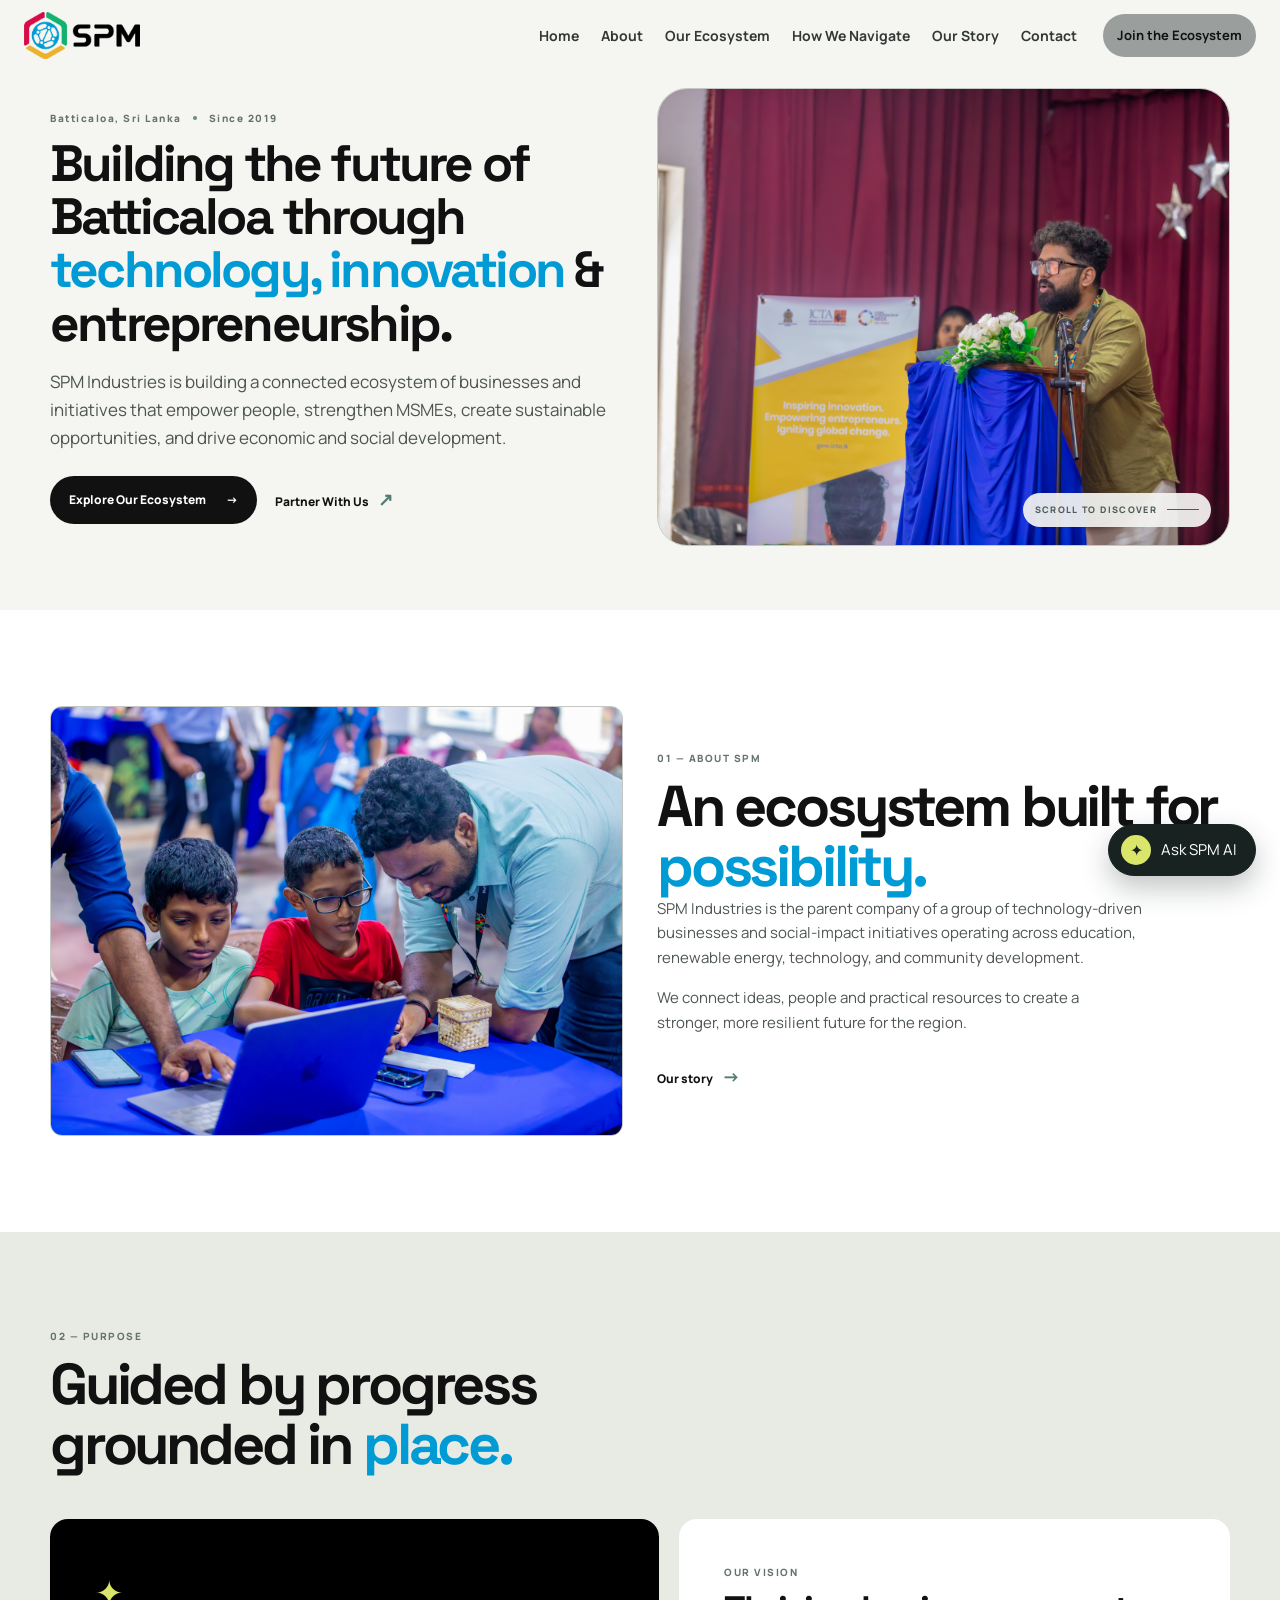
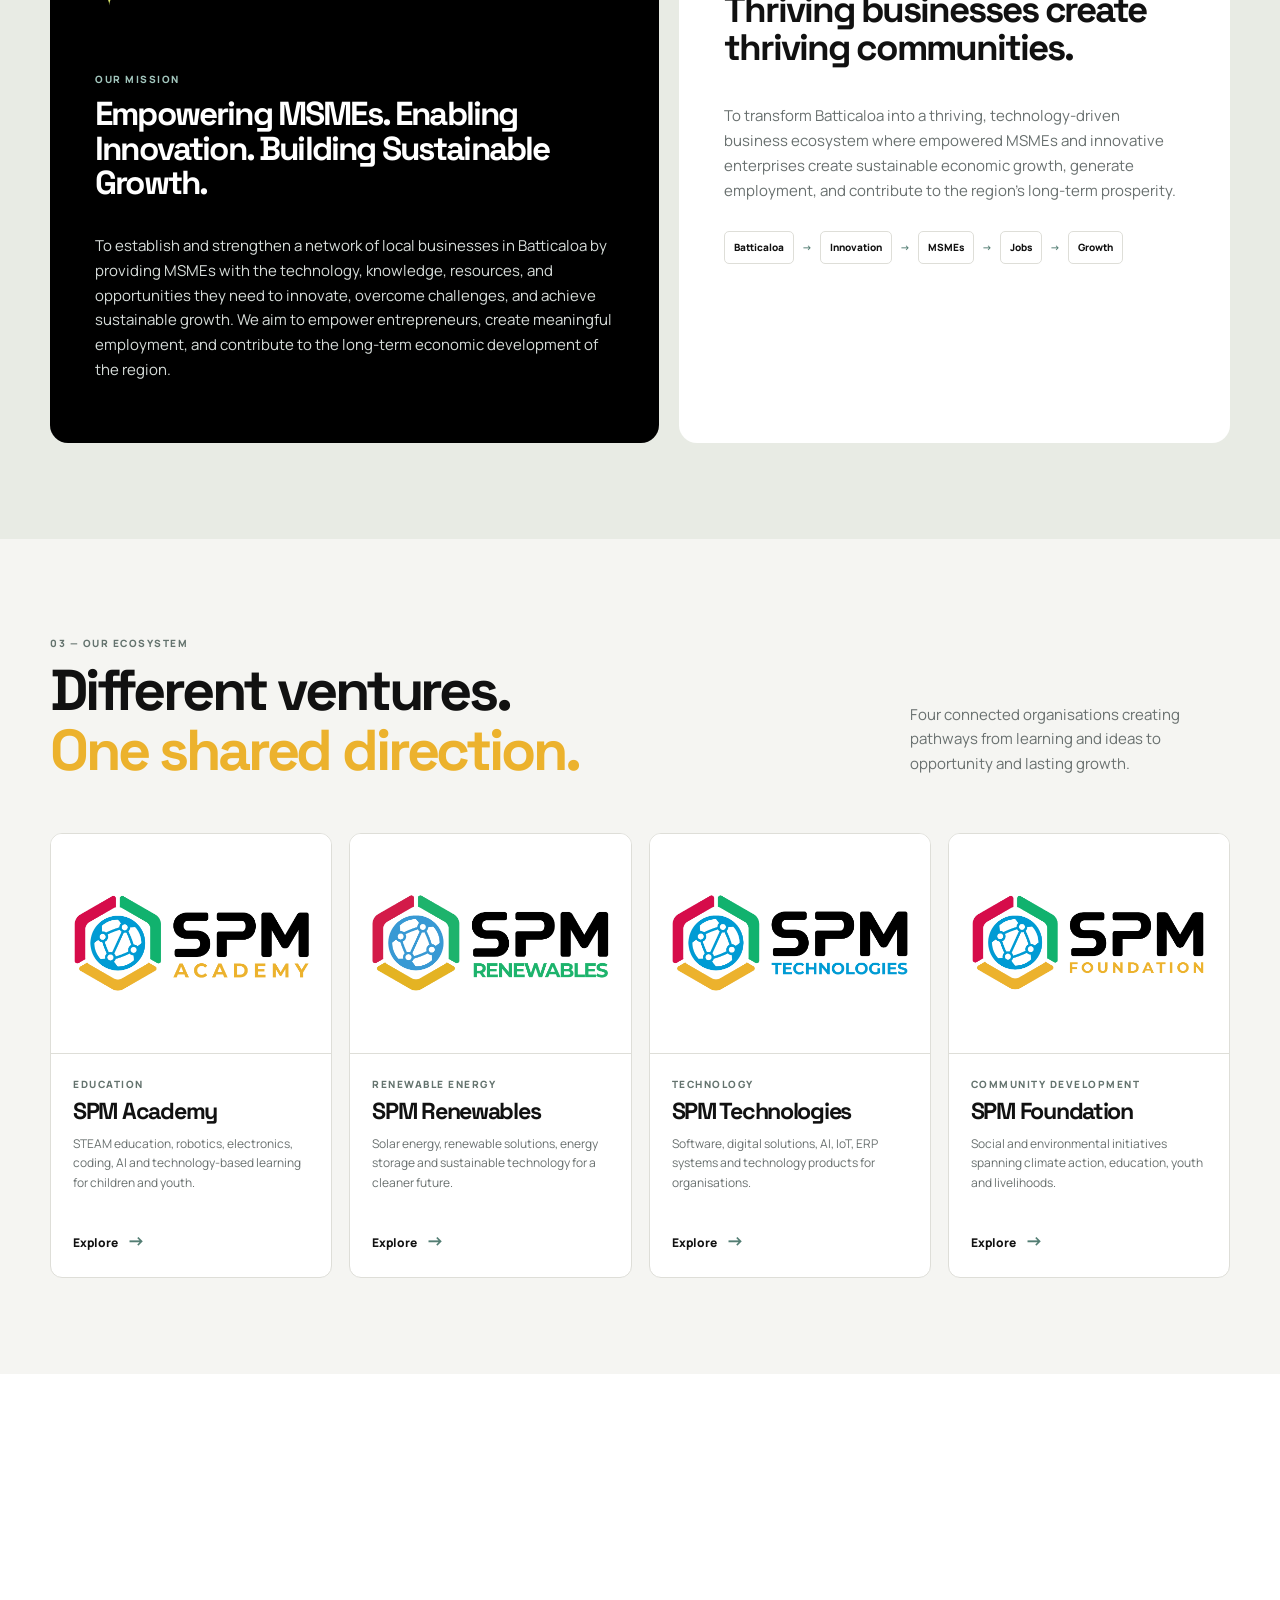
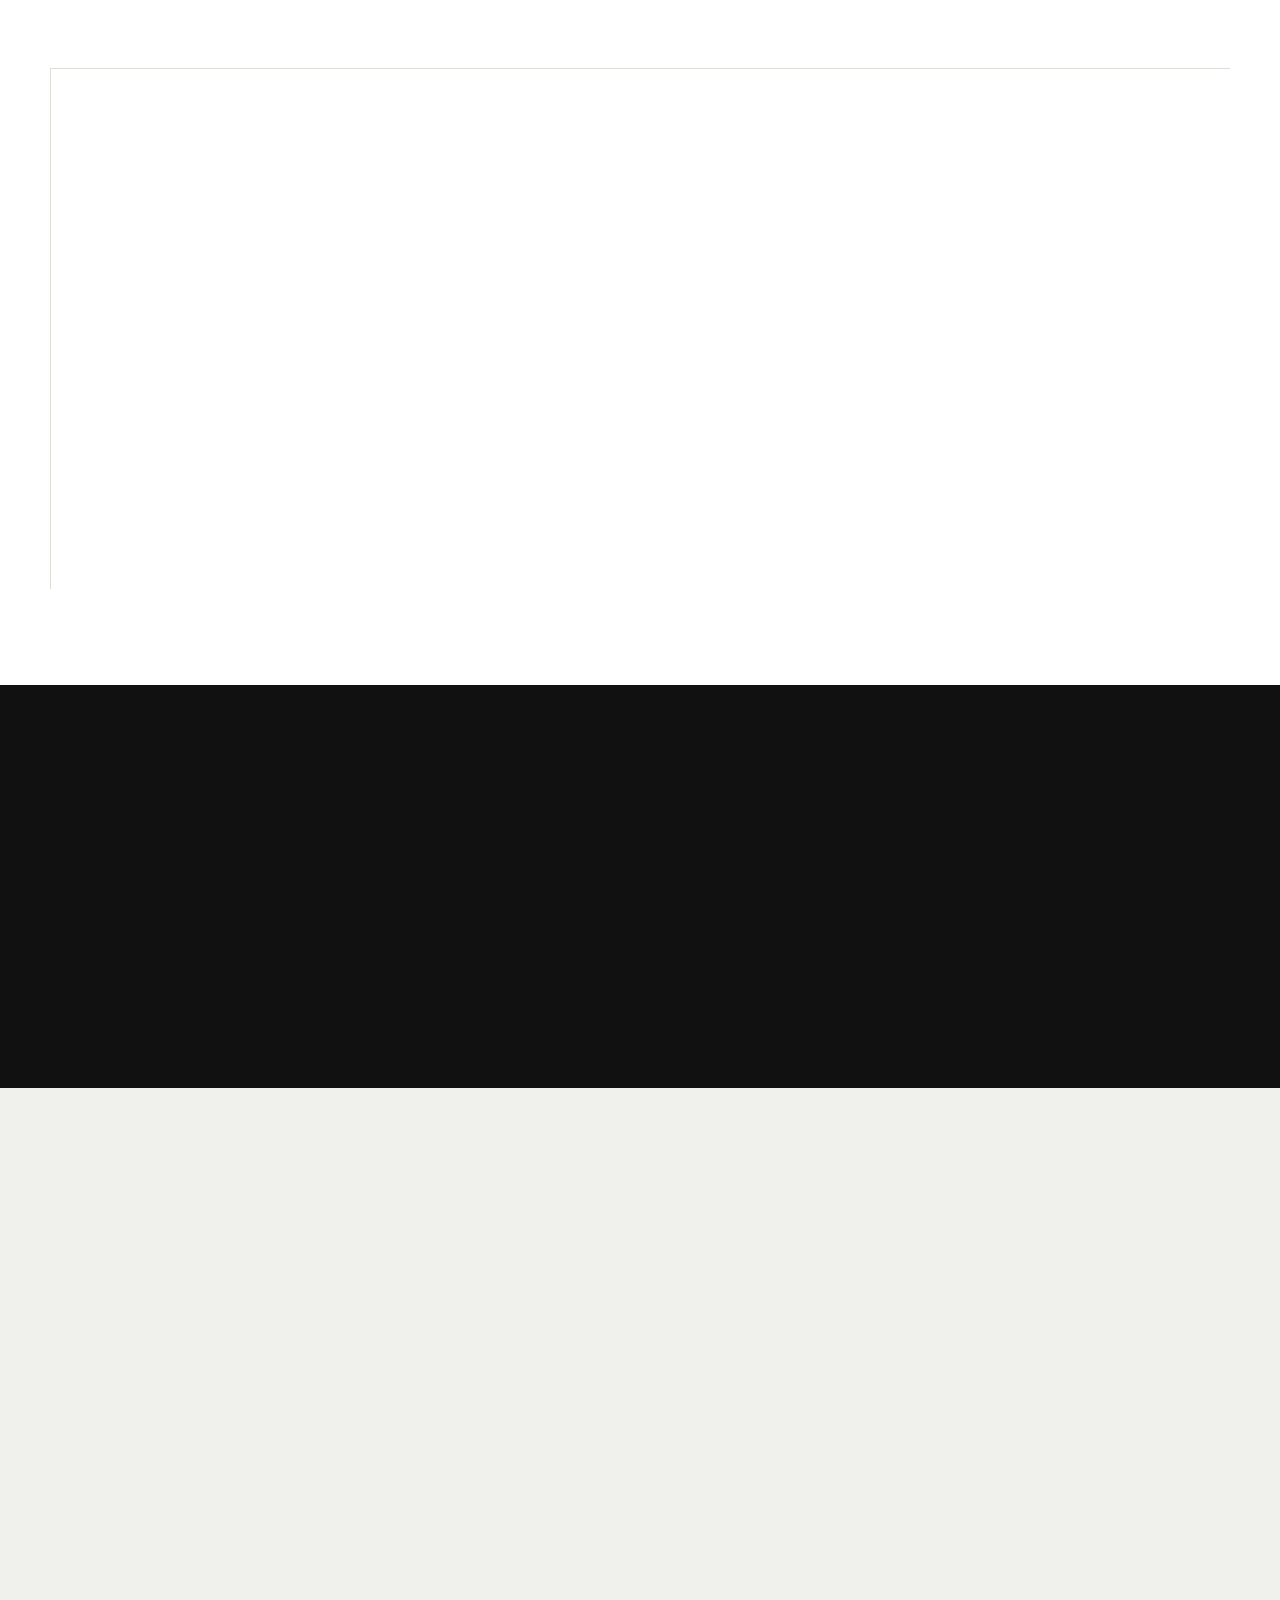
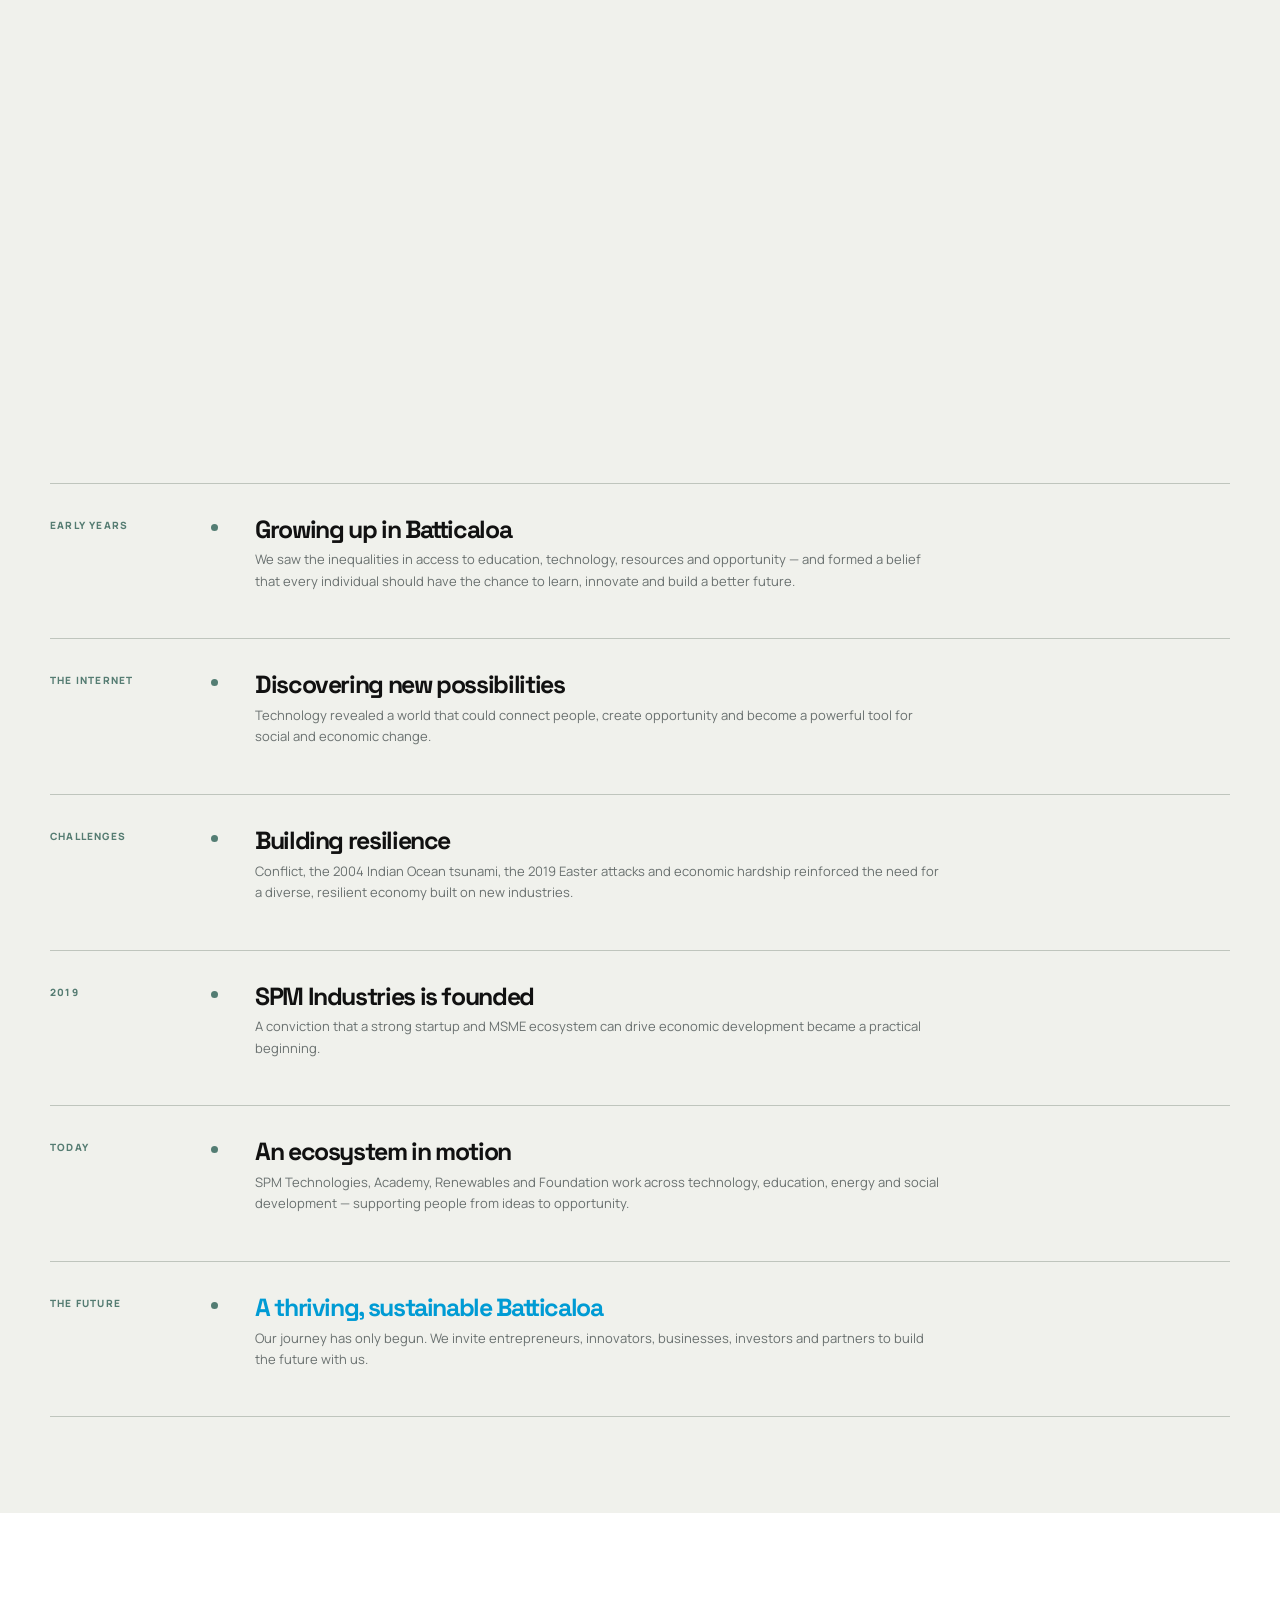
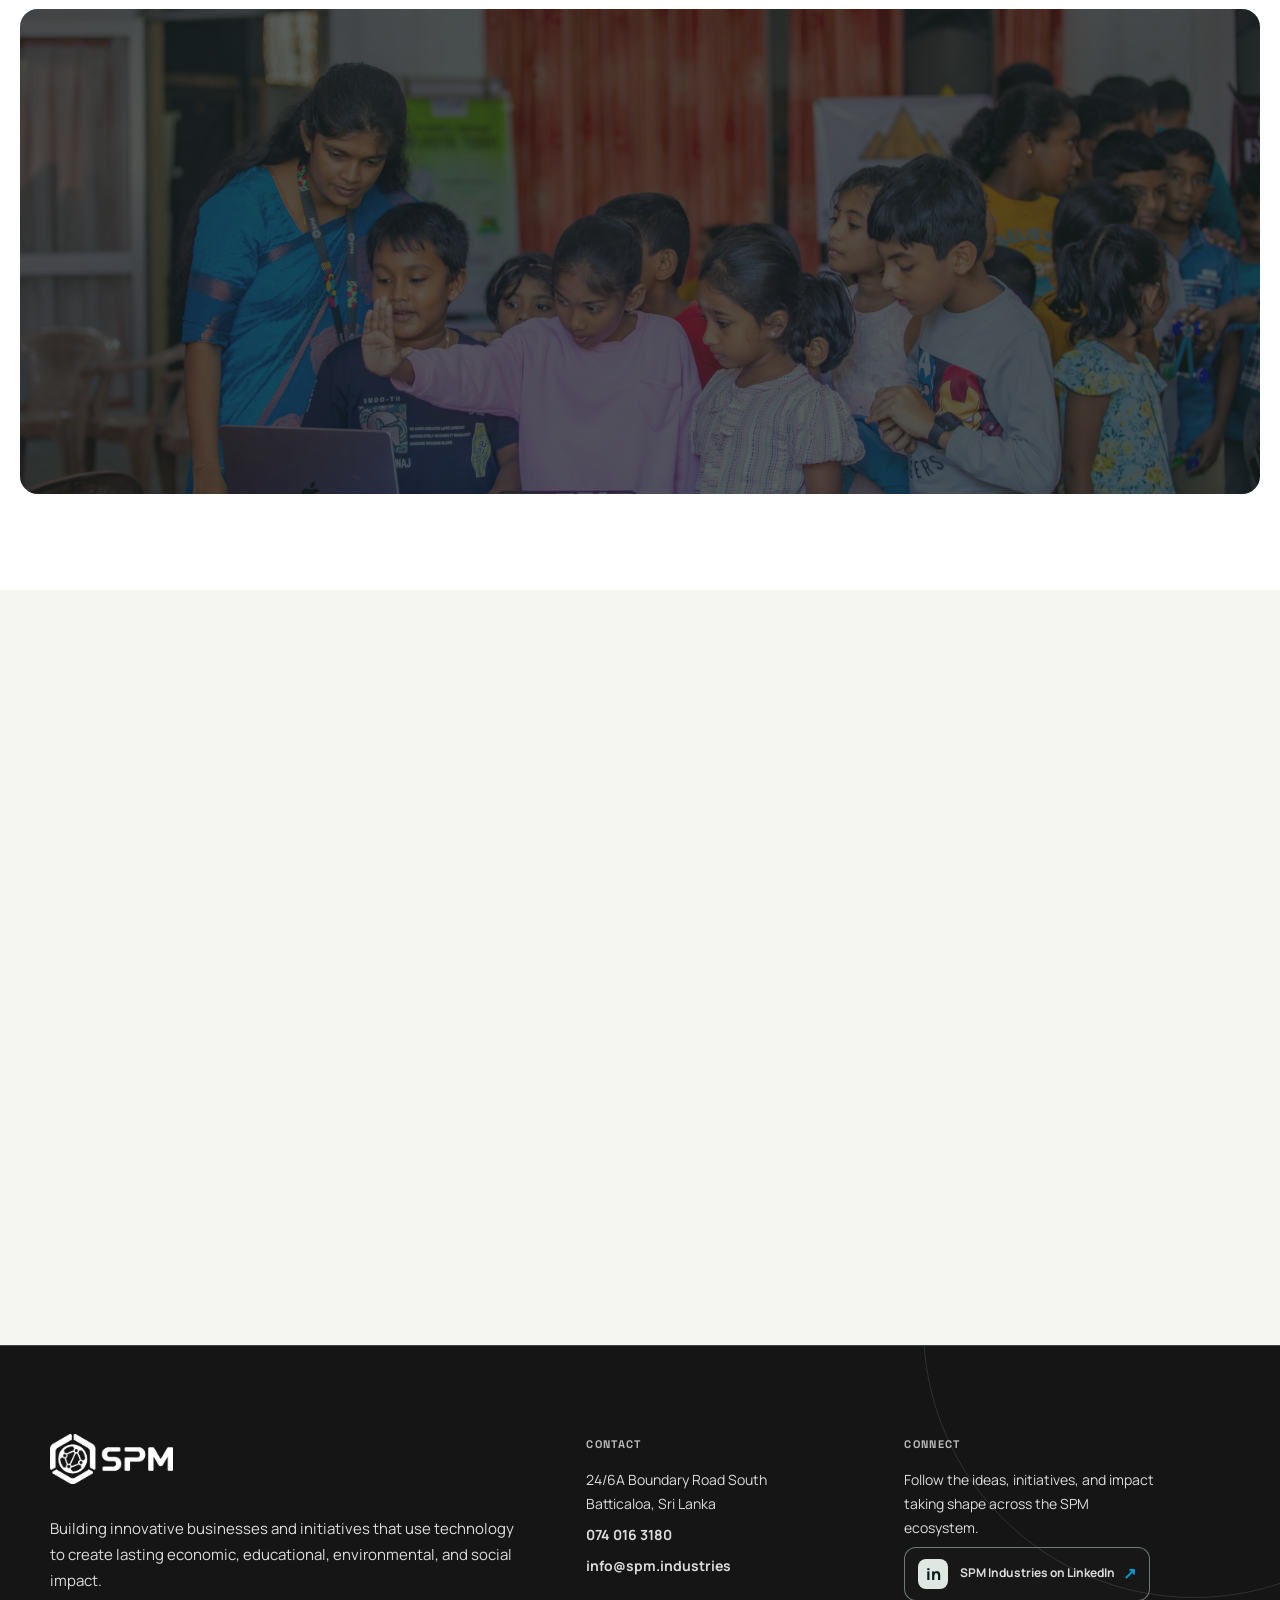
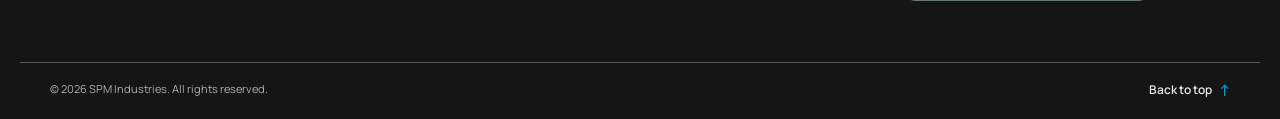
==== commit dee81b3c: "ai chatbot" ====
--- a/index.html
+++ b/index.html
@@ -185,7 +185,7 @@
       font-family: 'Manrope', sans-serif;
     }
     .spm-footer__linkedin-arrow {
-      color: #dfe760;
+      color: #009bd4;
       font-size: 16px;
       line-height: 1;
       transform: translateY(-1px);
@@ -215,7 +215,7 @@
       font-size: 12px;
     }
     .spm-footer__back-symbol {
-      color: #dfe760;
+      color: #009bd4;
       font-size: 16px;
       line-height: 1;
     }
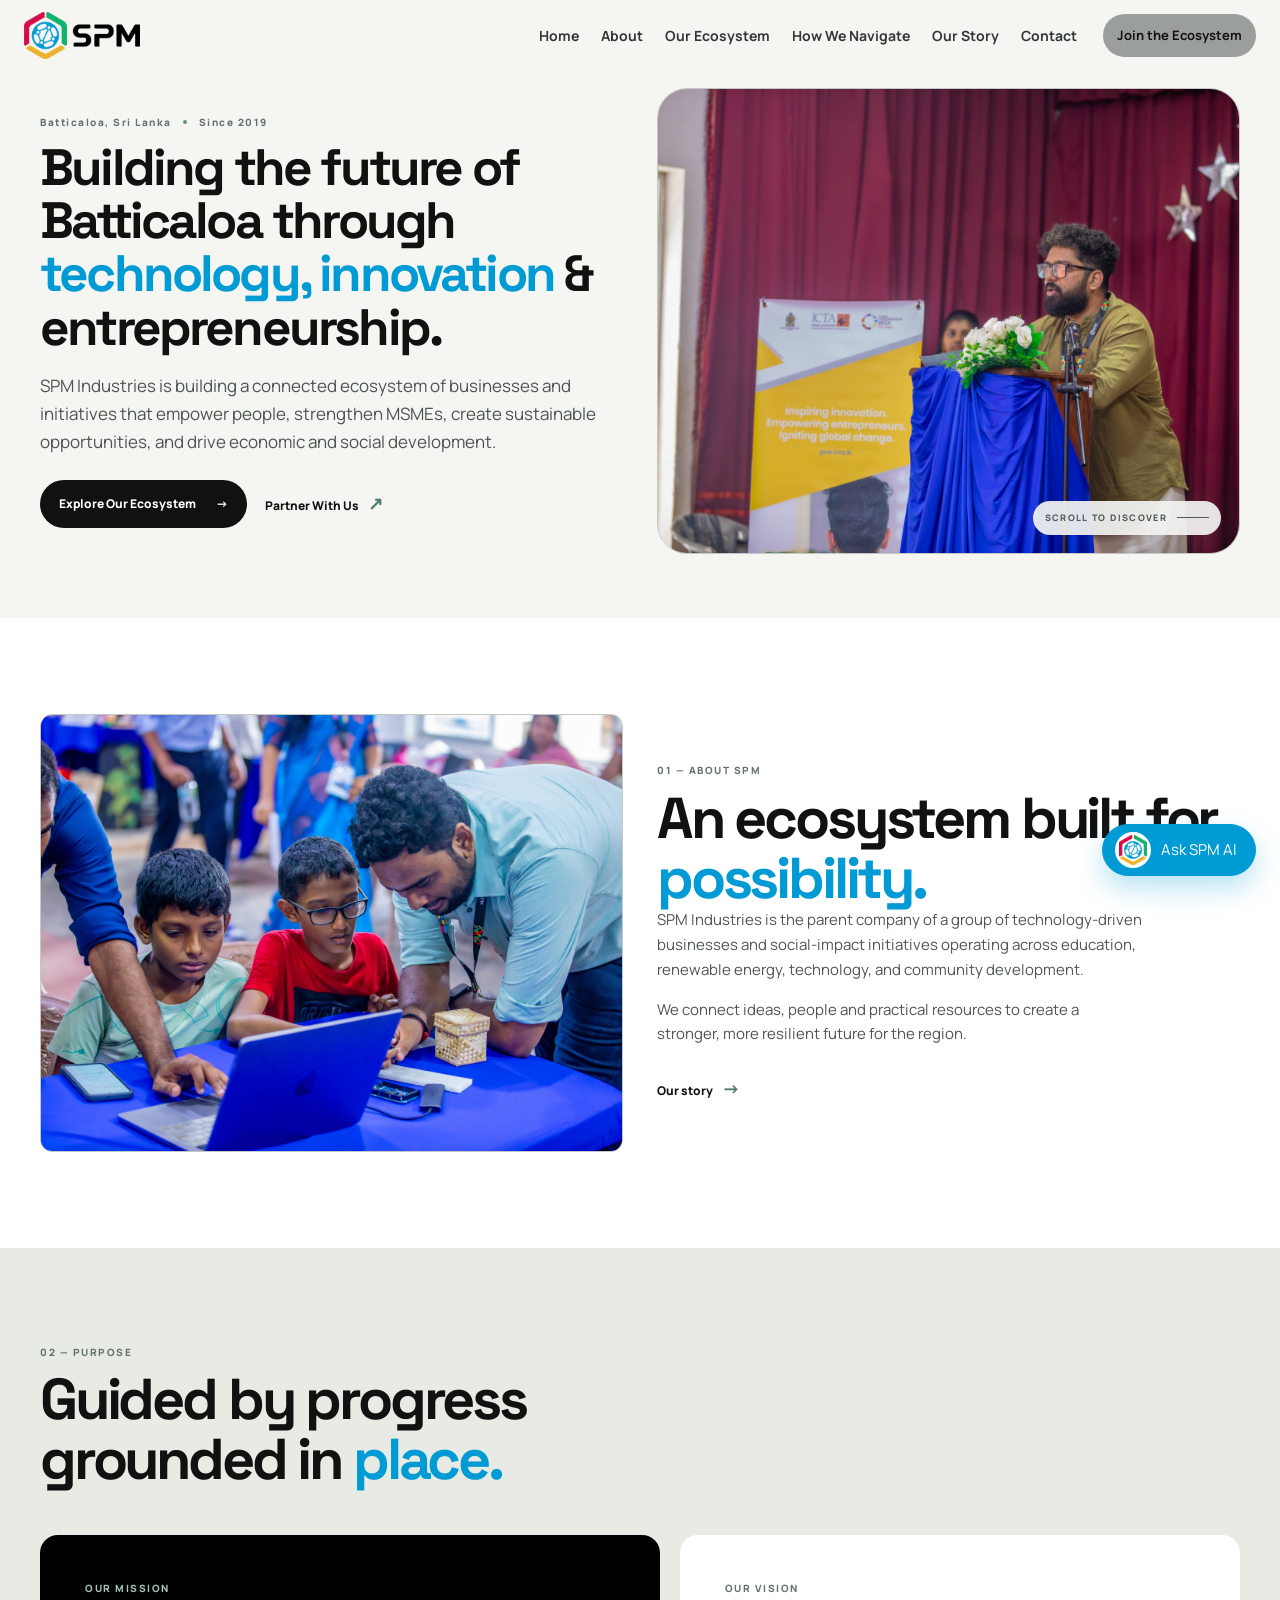
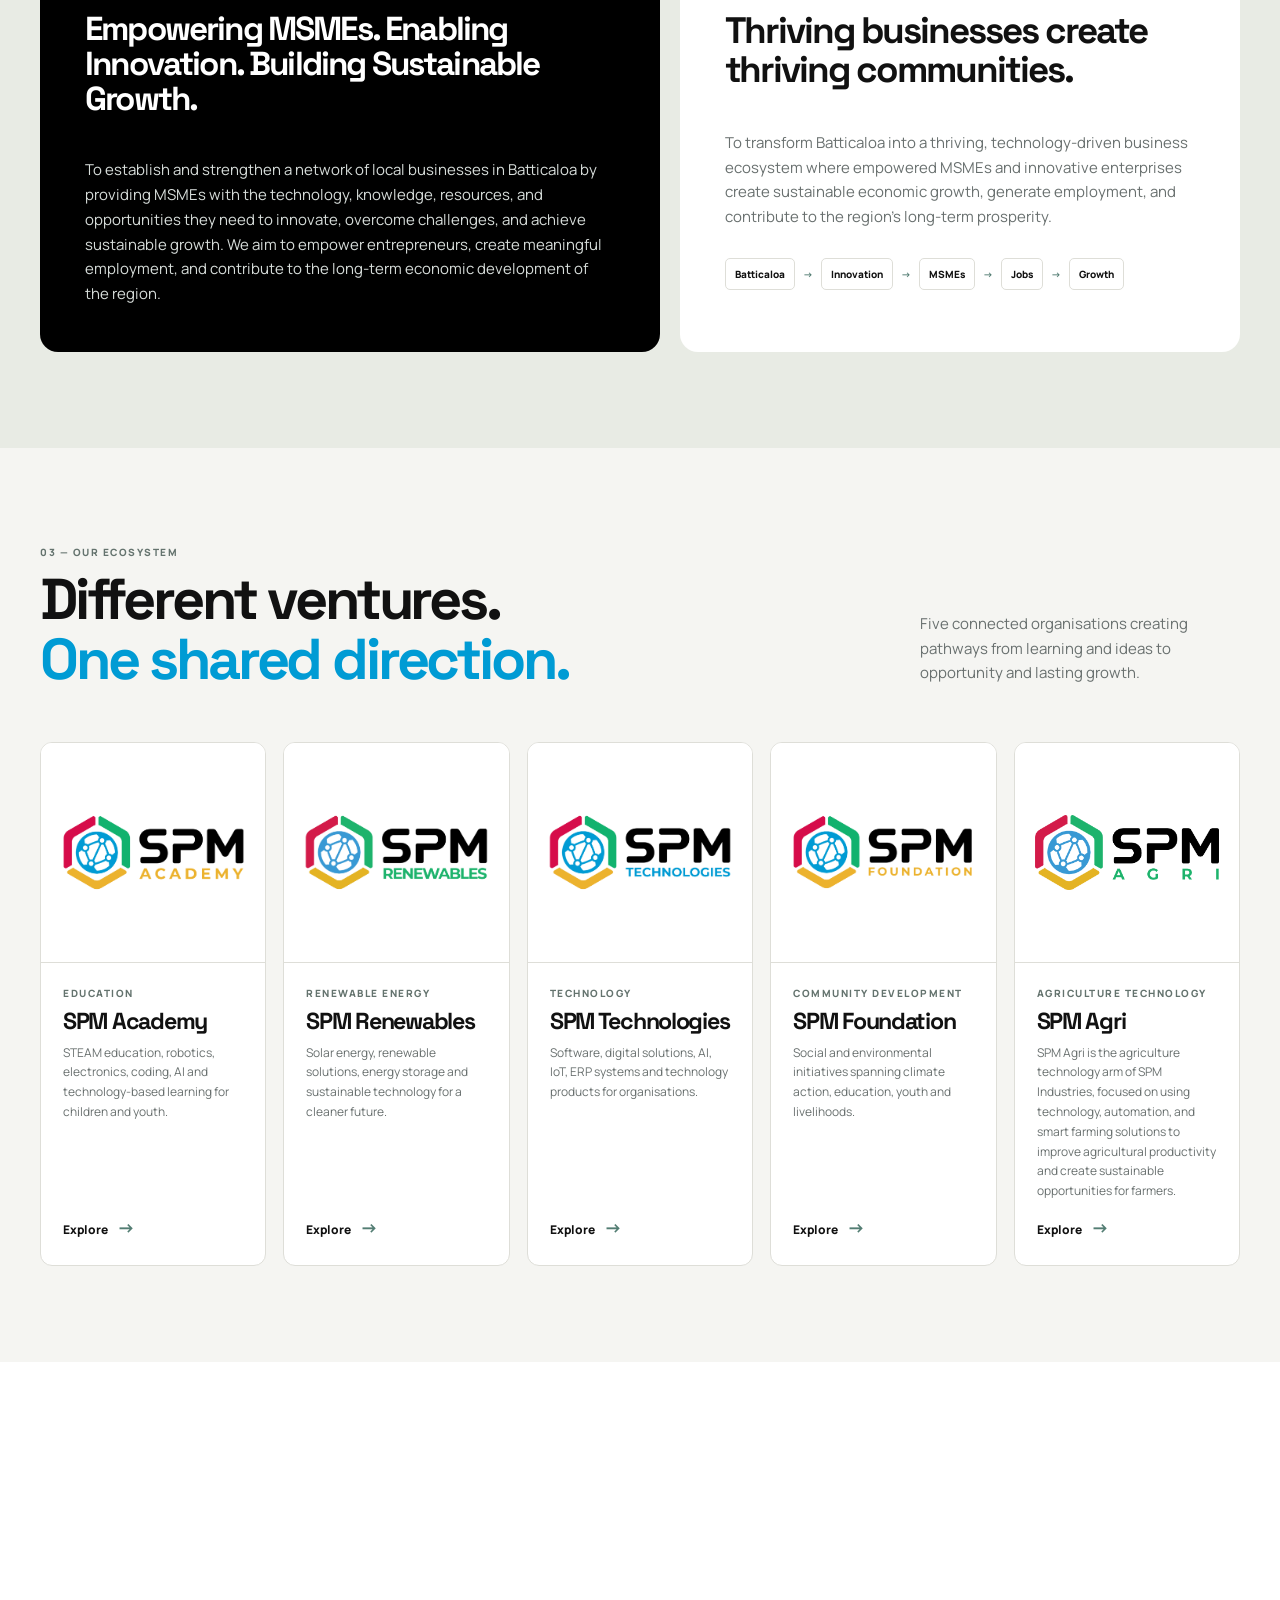
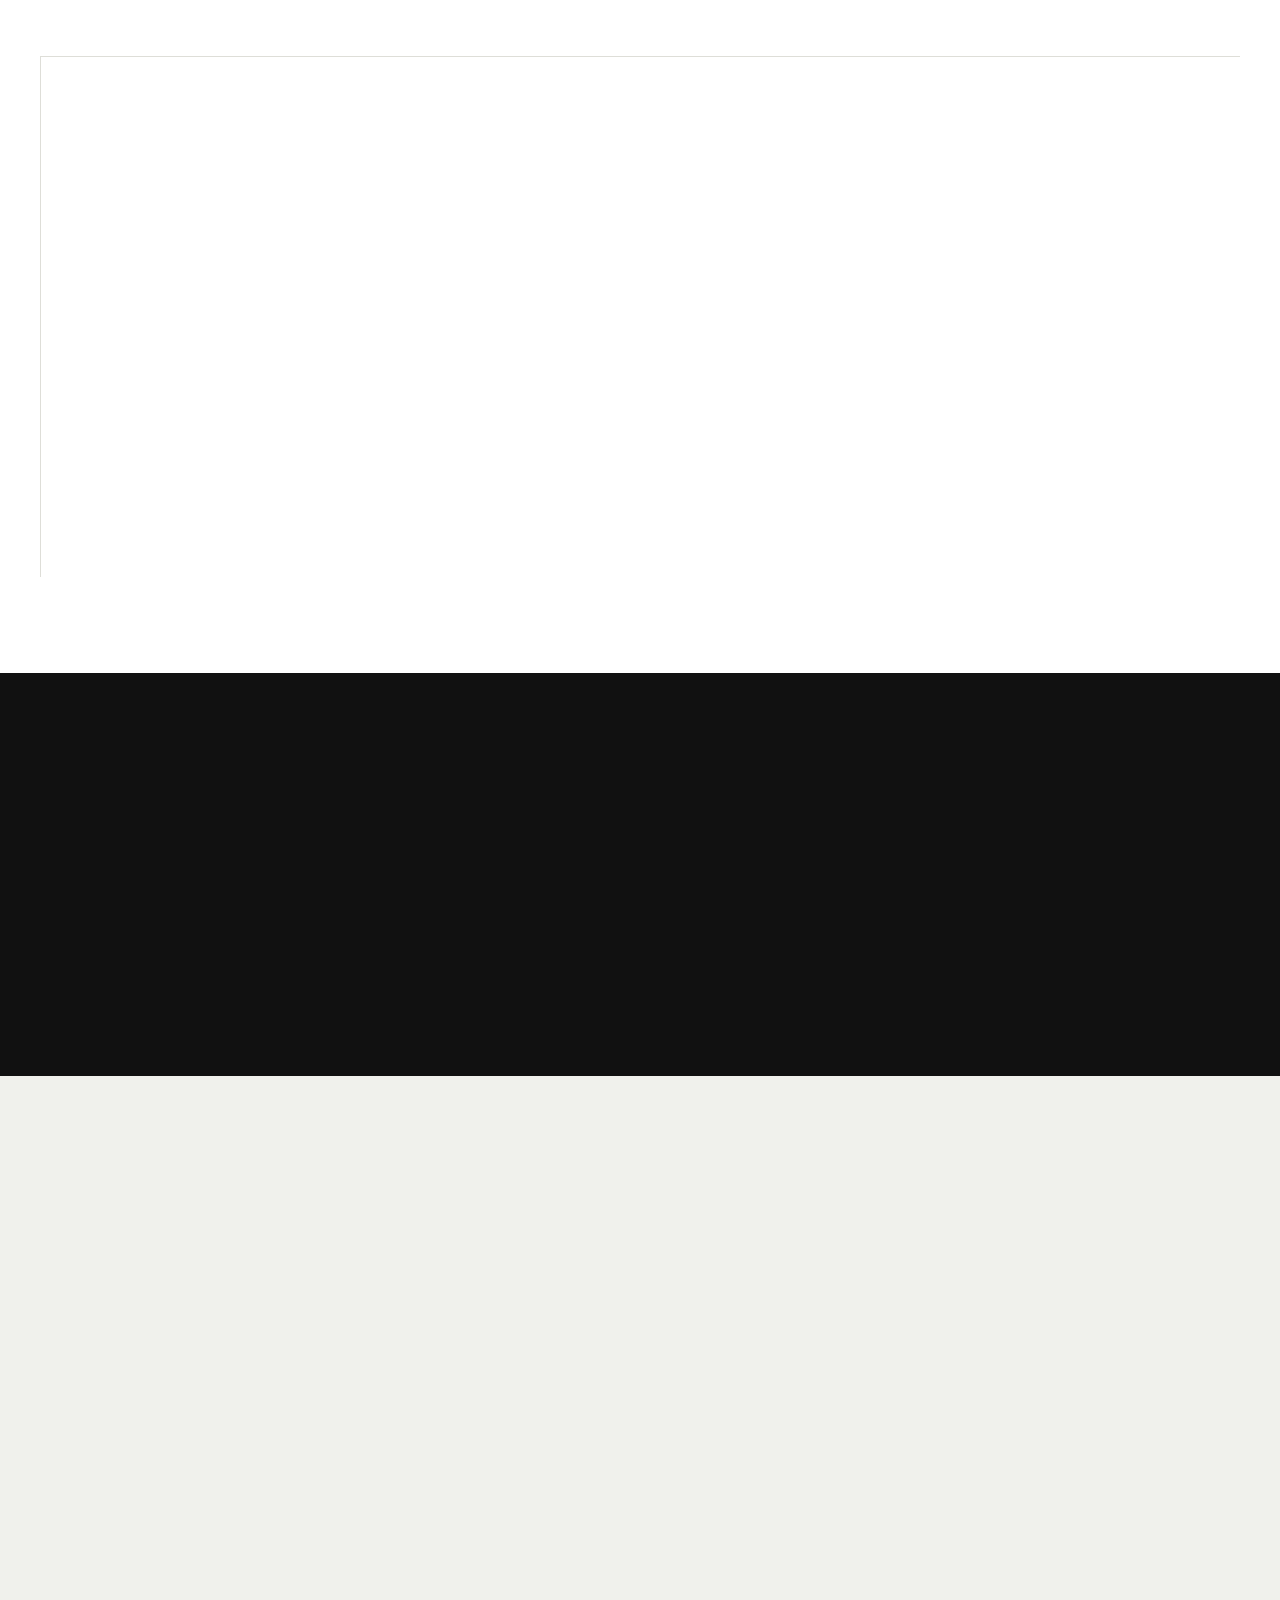
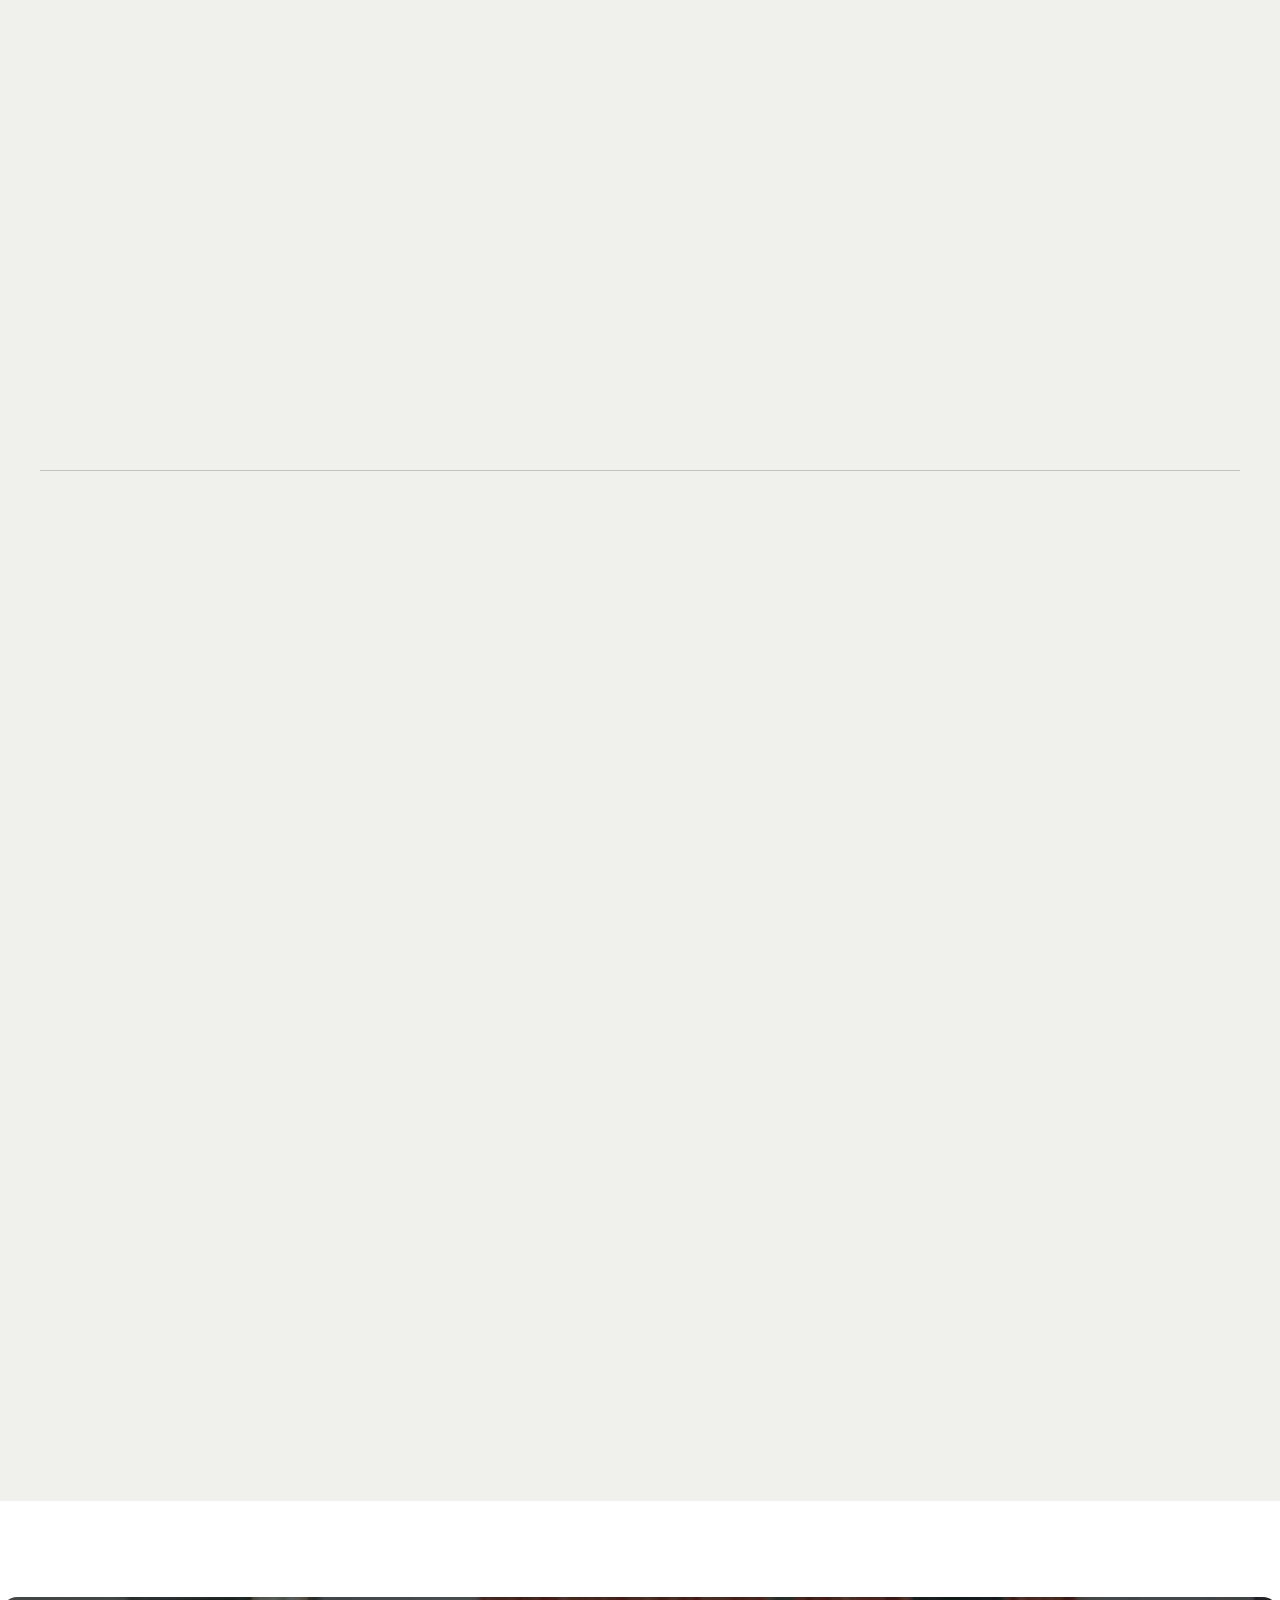
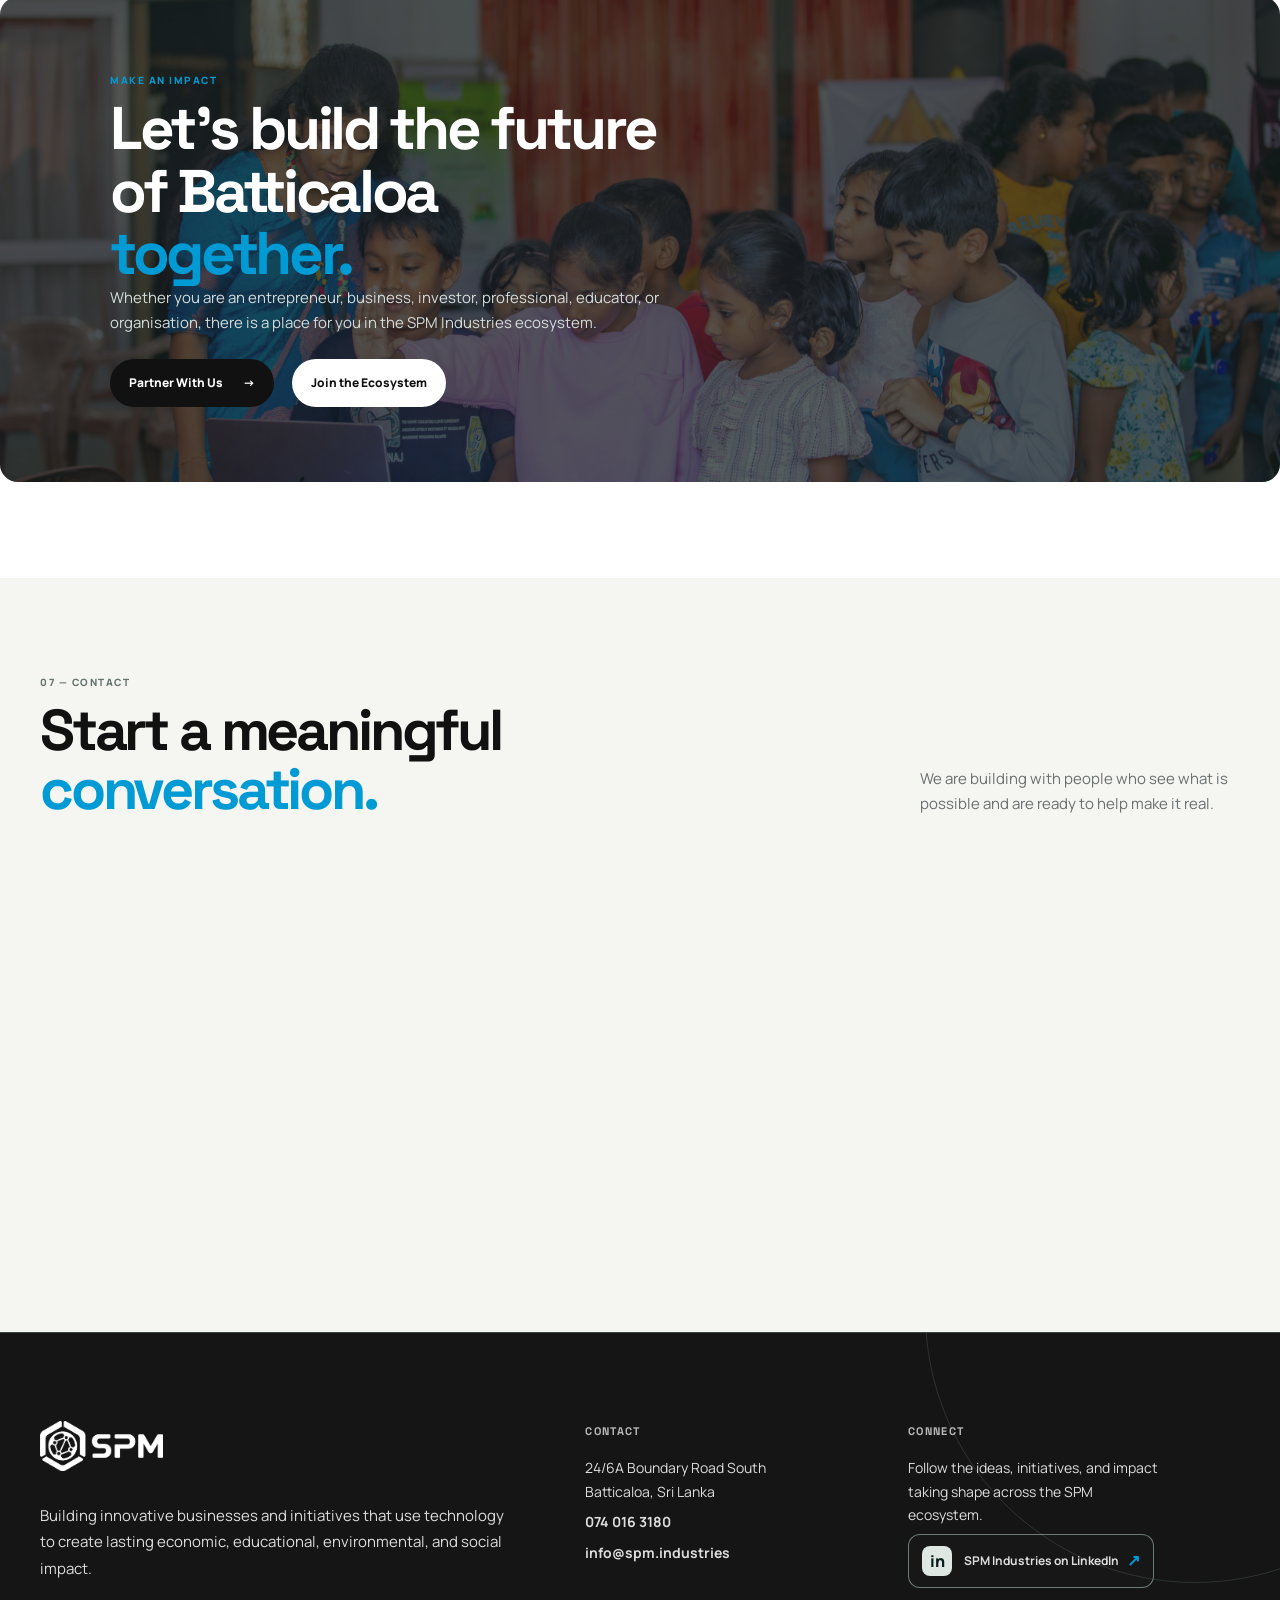
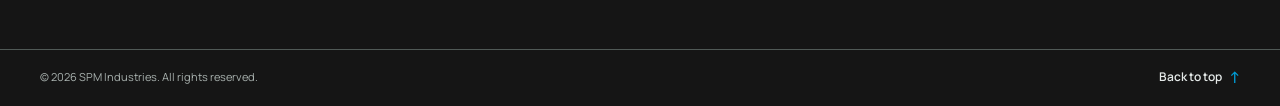
==== commit a1370bc5: "SPM websites changes" ====
--- a/index.html
+++ b/index.html
@@ -15,7 +15,16 @@
     .hero h1 em { color: #009bd4; }
     .mission .section-heading h2 em { color: #009bd4; }
     .purpose-card { background: #000000; }
-    .ecosystem .section-top h2 em { color: #ecb22d; }
+    .purpose-card .label,
+    .vision-card .label { margin-bottom: 16px; }
+    .purpose-card h3,
+    .vision-card h3 { margin-bottom: 42px; }
+    .purpose-card > p:last-child,
+    .vision-card > p:not(.label) {
+      margin-bottom: 0;
+      line-height: 1.65;
+    }
+    .ecosystem .section-top h2 em { color: #009bd4; }
     .navigate .section-top h2 em { color: #009bd4; }
     .intro h2 em,
     .story .section-top h2 em,
@@ -159,7 +168,7 @@
       transition: border-color 0.2s ease, transform 0.2s ease;
     }
     .spm-footer__linkedin:hover {
-      border-color: rgba(217, 230, 105, 0.85);
+      border-color: #009bd4;
       transform: translateY(-1px);
     }
     .spm-footer__linkedin-mark {
@@ -281,13 +290,14 @@
 
 <section class="section intro" id="about"><div class="container split"><div class="placeholder about-image reveal" role="img" aria-label="SPM Academy mentors helping students use technology"><img src="spm-acadamy-website-third-photo.JPG" alt="SPM Academy mentors helping students use technology"><div></div></div><div class="intro-copy reveal"><p class="eyebrow">01 &mdash; ABOUT SPM</p><h2>An ecosystem built for <em>possibility.</em></h2><p>SPM Industries is the parent company of a group of technology-driven businesses and social-impact initiatives operating across education, renewable energy, technology, and community development.</p><p>We connect ideas, people and practical resources to create a stronger, more resilient future for the region.</p><a class="text-link" href="#story">Our story <span>&rarr;</span></a></div></div></section>
 
-<section class="section mission"><div class="container"><div class="section-heading reveal"><p class="eyebrow">02 &mdash; PURPOSE</p><h2>Guided by progress<br>grounded in <em>place.</em></h2></div><div class="purpose-grid"><article class="purpose-card reveal"><div class="purpose-icon">&#10022;</div><p class="label">OUR MISSION</p><h3>Empowering MSMEs. Enabling Innovation. Building Sustainable Growth.</h3><p>To establish and strengthen a network of local businesses in Batticaloa by providing MSMEs with the technology, knowledge, resources, and opportunities they need to innovate, overcome challenges, and achieve sustainable growth. We aim to empower entrepreneurs, create meaningful employment, and contribute to the long-term economic development of the region.</p></article><article class="vision-card reveal"><p class="label">OUR VISION</p><h3>Thriving businesses create thriving communities.</h3><p>To transform Batticaloa into a thriving, technology-driven business ecosystem where empowered MSMEs and innovative enterprises create sustainable economic growth, generate employment, and contribute to the region&rsquo;s long-term prosperity.</p><div class="flow"><span>Batticaloa</span><b>&rarr;</b><span>Innovation</span><b>&rarr;</b><span>MSMEs</span><b>&rarr;</b><span>Jobs</span><b>&rarr;</b><span>Growth</span></div></article></div></div></section>
-
-<section class="section ecosystem" id="ecosystem"><div class="container"><div class="section-top reveal"><div><p class="eyebrow">03 &mdash; OUR ECOSYSTEM</p><h2>Different ventures.<br><em>One shared direction.</em></h2></div><p>Four connected organisations creating pathways from learning and ideas to opportunity and lasting growth.</p></div><div class="company-grid">
+<section class="section mission"><div class="container"><div class="section-heading reveal"><p class="eyebrow">02 &mdash; PURPOSE</p><h2>Guided by progress<br>grounded in <em>place.</em></h2></div><div class="purpose-grid"><article class="purpose-card reveal"><p class="label">OUR MISSION</p><h3>Empowering MSMEs. Enabling Innovation. Building Sustainable Growth.</h3><p>To establish and strengthen a network of local businesses in Batticaloa by providing MSMEs with the technology, knowledge, resources, and opportunities they need to innovate, overcome challenges, and achieve sustainable growth. We aim to empower entrepreneurs, create meaningful employment, and contribute to the long-term economic development of the region.</p></article><article class="vision-card reveal"><p class="label">OUR VISION</p><h3>Thriving businesses create thriving communities.</h3><p>To transform Batticaloa into a thriving, technology-driven business ecosystem where empowered MSMEs and innovative enterprises create sustainable economic growth, generate employment, and contribute to the region&rsquo;s long-term prosperity.</p><div class="flow"><span>Batticaloa</span><b>&rarr;</b><span>Innovation</span><b>&rarr;</b><span>MSMEs</span><b>&rarr;</b><span>Jobs</span><b>&rarr;</b><span>Growth</span></div></article></div></div></section>
+
+<section class="section ecosystem" id="ecosystem"><div class="container"><div class="section-top reveal"><div><p class="eyebrow">03 &mdash; OUR ECOSYSTEM</p><h2>Different ventures.<br><em>One shared direction.</em></h2></div><p>Five connected organisations creating pathways from learning and ideas to opportunity and lasting growth.</p></div><div class="company-grid">
 <article class="company-card reveal"><div class="placeholder card-image"><img src="spm-acadamy-logo.png" alt="SPM Academy logo"></div><div class="company-body"><p class="label">EDUCATION</p><h3>SPM Academy</h3><p>STEAM education, robotics, electronics, coding, AI and technology-based learning for children and youth.</p><a href="#contact" class="arrow-link">Explore <span>&rarr;</span></a></div></article>
 <article class="company-card reveal"><div class="placeholder card-image"><img src="spm-renewables-logo.png" alt="SPM Renewables logo"></div><div class="company-body"><p class="label">RENEWABLE ENERGY</p><h3>SPM Renewables</h3><p>Solar energy, renewable solutions, energy storage and sustainable technology for a cleaner future.</p><a href="#contact" class="arrow-link">Explore <span>&rarr;</span></a></div></article>
 <article class="company-card reveal"><div class="placeholder card-image"><img src="spm-technologies-logo.png" alt="SPM Technologies logo"></div><div class="company-body"><p class="label">TECHNOLOGY</p><h3>SPM Technologies</h3><p>Software, digital solutions, AI, IoT, ERP systems and technology products for organisations.</p><a href="#contact" class="arrow-link">Explore <span>&rarr;</span></a></div></article>
 <article class="company-card reveal"><div class="placeholder card-image"><img src="spm-foundation-logo.png" alt="SPM Foundation logo"></div><div class="company-body"><p class="label">COMMUNITY DEVELOPMENT</p><h3>SPM Foundation</h3><p>Social and environmental initiatives spanning climate action, education, youth and livelihoods.</p><a href="#contact" class="arrow-link">Explore <span>&rarr;</span></a></div></article>
+<article class="company-card reveal"><div class="placeholder card-image"><img src="spm-agri-logo.png" alt="SPM Agri logo"></div><div class="company-body"><p class="label">AGRICULTURE TECHNOLOGY</p><h3>SPM Agri</h3><p>SPM Agri is the agriculture technology arm of SPM Industries, focused on using technology, automation, and smart farming solutions to improve agricultural productivity and create sustainable opportunities for farmers.</p><a href="#contact" class="arrow-link">Explore <span>&rarr;</span></a></div></article>
 </div></div></section>
 
 <section class="section navigate" id="navigate"><div class="container"><div class="section-top reveal"><div><p class="eyebrow">04 &mdash; HOW WE NAVIGATE</p><h2>A connected system<br>for <em>bold builders.</em></h2></div><p>We support entrepreneurs and businesses through a connected ecosystem of capital, knowledge, technology, networks, and opportunities.</p></div><div class="navigate-grid">
@@ -342,16 +352,19 @@
 <!-- SPM AI Assistant -->
 <section class="spm-ai" aria-label="SPM AI Assistant">
   <button class="spm-ai__launcher" type="button" aria-expanded="false" aria-controls="spm-ai-panel">
-    <span class="spm-ai__launcher-icon" aria-hidden="true">✦</span>
+    <span class="spm-ai__launcher-icon" aria-hidden="true"><img src="spm-logo-without-text.png" alt=""></span>
     <span>Ask SPM AI</span>
   </button>
 
   <div class="spm-ai__panel" id="spm-ai-panel" role="dialog" aria-modal="false" aria-labelledby="spm-ai-title" hidden>
     <header class="spm-ai__header">
-      <div>
-        <p class="spm-ai__eyebrow">SPM INDUSTRIES</p>
-        <h2 id="spm-ai-title">SPM AI Assistant</h2>
-        <p>Your gateway to SPM Industries</p>
+      <div class="spm-ai__brand">
+        <span class="spm-ai__brand-logo" aria-hidden="true"><img src="spm-logo-without-text.png" alt=""></span>
+        <div>
+          <p class="spm-ai__eyebrow">SPM INDUSTRIES</p>
+          <h2 id="spm-ai-title">SPM AI Assistant</h2>
+          <p>Your gateway to SPM Industries</p>
+        </div>
       </div>
       <button class="spm-ai__close" type="button" aria-label="Close SPM AI Assistant">×</button>
     </header>
@@ -382,5 +395,6 @@
 
 <script src="js/script.js"></script>
 <script src="js/spm-ai-assistant.js"></script>
+
 </body>
 </html>
--- a/css/style.css
+++ b/css/style.css
@@ -22,7 +22,58 @@
   }
   .hero-art .scroll-note span { width: 32px; background: currentColor; }
 }
+
+/* Use the SPM blue for interactive hover animations. */
+.nav > a:not(.btn):hover,
+.footer-grid a:hover {
+  color: #009bd4 !important;
+}
+.btn:hover,
+.btn-light:hover,
+.header-cta:hover {
+  background: #009bd4 !important;
+  color: #fff !important;
+}
 .spm-footer__brand-box{background:transparent;border-radius:0;padding:0;box-shadow:none}.spm-footer__brand-box img{max-height:50px;width:auto}.spm-footer__copy,.spm-footer__column p,.spm-footer__column a{color:rgba(255,255,255,.85);line-height:1.6}.spm-footer__label{color:rgba(255,255,255,.7);font-size:13px;letter-spacing:.08em}.spm-footer__connect-copy{line-height:1.6}.spm-footer__phone,.spm-footer__email{color:rgba(255,255,255,.85)}
 .hero-art>div:first-child{width:100%;height:100%;max-width:none;padding:0;display:block;position:relative}.hero-art>div:first-child img{display:block;width:100%;height:100%;max-height:none;max-width:none;object-fit:cover;object-position:center;border:0}.hero-art>div:first-child strong{margin-top:0}.hero-art>div:first-child small{max-width:380px}.hero-art .gridlines{display:none}.story-image{display:block;overflow:hidden;position:relative;border-radius:18px;background:linear-gradient(135deg,#e4e4e0,#caccc8);width:min(100%,1280px);height:min(70vw,700px);max-height:700px;aspect-ratio:16/9;margin:0 auto}.story-image>div:first-child{position:relative;width:100%;height:100%;max-width:none;padding:0;display:block}.story-image img{display:block;width:100%;height:100%;object-fit:cover;object-position:center;border:0;transform:scale(1.14)}.story-image strong,.story-image small{display:none}.about-image>div:first-child{position:absolute;inset:0;max-width:none;padding:0}.about-image img{display:block;width:100%;height:100%;object-fit:cover;object-position:center}.about-image strong,.about-image small{display:none}
 .hero{padding-bottom:4rem!important}.hero-actions{display:flex;flex-direction:column;align-items:flex-start;gap:2rem}.scroll-note{position:static!important;font-size:9px;font-weight:800;letter-spacing:.15em;color:var(--muted);display:flex;align-items:center;gap:10px}.company-card .c.card-image{background:linear-gradient(135deg,#dddedd,#c8c9c5);padding:0}.company-card .placeholder.card-image>div{display:flex;align-items:center;justify-content:center;width:100%;height:100%;padding:32px 20px 18px}.company-card .placeholder.card-image img{display:block;width:100%;height:100%;object-fit:cover;max-width:none;max-height:none;filter:none;background:transparent;border-radius:0;padding:0}.company-card .placeholder.card-image strong,.company-card .placeholder.card-image small{display:none}
-:root{--ink:#111;--soft:#2b2b2b;--paper:#f5f5f2;--line:#deded8;--muted:#69706f;--accent:#a2c6bd;--lime:#d9e669;--white:#fff;--radius:18px;--serif:'Space Grotesk',sans-serif;--sans:'Manrope',sans-serif}*{box-sizing:border-box}html{scroll-behavior:smooth}body{margin:0;background:var(--paper);color:var(--ink);font-family:var(--sans);font-size:15px;line-height:1.65}.skip-link{position:fixed;left:1rem;top:-4rem;background:#fff;color:#111;padding:.5rem 1rem;z-index:99}.skip-link:focus{top:1rem}.container{max-width:1240px;margin:auto;padding:0 30px}.section{padding:96px 0}h1,h2,h3,p{margin-top:0}h1,h2,h3{font-family:var(--serif);letter-spacing:-.055em;line-height:1.04}h1{font-size:clamp(2.9rem,4vw,5rem);margin-bottom:18px;max-width:760px}h2{font-size:clamp(2.7rem,4.5vw,4.8rem);margin-bottom:0}h3{font-size:1.55rem}em{font-style:normal;color:#537d73}.eyebrow,.label{font-size:10px;font-weight:800;letter-spacing:.15em;color:#64736e}.eyebrow i{display:inline-block;width:4px;height:4px;border-radius:50%;background:#648e83;margin:0 8px 2px}.lead{color:#4c5552;font-size:17px;max-width:600px;line-height:1.65}.header{height:72px;position:fixed;top:0;left:0;right:0;z-index:20;border-bottom:1px solid transparent;transition:.25s}.header.scrolled{background:rgba(245,245,242,.92);backdrop-filter:blur(12px);border-color:var(--line)}.nav-wrap{height:100%;max-width:1360px;margin:auto;padding:0 24px;display:flex;align-items:center;justify-content:space-between}.brand{color:#111;text-decoration:none;font-size:14px;font-weight:800;letter-spacing:.05em;display:flex;gap:9px;align-items:center}.brand b{font-weight:500}.brand-mark{width:28px;height:28px;background:#111;color:#fff;border-radius:9px;display:grid;place-items:center;font-family:var(--serif);font-size:17px}.nav{display:flex;align-items:center;gap:22px}.nav>a{color:#323836;text-decoration:none;font-size:12px;font-weight:700}.nav>a:not(.btn):hover{color:#537d73}.btn{display:inline-flex;align-items:center;gap:20px;background:#111;color:#fff;text-decoration:none;padding:14px 19px;border-radius:999px;font-size:12px;font-weight:800;transition:.25s}.btn:hover{transform:translateY(-2px);background:#537d73}.btn-small{padding:11px 14px;margin-left:4px}.menu-toggle{display:none;border:0;background:none;width:38px;padding:8px}.menu-toggle span{display:block;height:2px;background:#111;margin:5px 0}.hero{padding-top:88px;padding-bottom:16px;min-height:520px;display:flex;align-items:center;position:relative;overflow:hidden}.hero-grid,.split{display:grid;grid-template-columns:1fr 1fr;gap:34px;align-items:center}.hero-copy{padding-bottom:0}.actions{display:flex;align-items:center;gap:18px;margin-top:24px}.text-link,.arrow-link{font-size:12px;font-weight:800;color:#111;text-decoration:none}.text-link span,.arrow-link span{margin-left:7px;color:#537d73;font-size:18px;transition:.2s}.text-link:hover span,.arrow-link:hover span{margin-left:11px}.placeholder{overflow:hidden;position:relative;background:linear-gradient(135deg,#e6e7e3,#cdcfcb);color:#686d6a;display:flex;align-items:center;justify-content:center;text-align:center;border:1px solid #c4c7c3}.placeholder>div:first-child{z-index:2;padding:20px;max-width:380px}.placeholder strong,.placeholder small{display:block}.placeholder strong{font-size:10px;letter-spacing:.15em;margin-bottom:5px}.placeholder small{font-size:9px;line-height:1.55}.hero-art{position:relative;aspect-ratio:1.25;min-height:360px;width:min(100%,760px);margin-left:auto;border-radius:30px 30px 30px 30px;overflow:hidden;background:linear-gradient(135deg,#e6e7e3,#cdcfcb)}.hero-art>div:first-child{position:relative;width:100%;height:100%;max-width:none;padding:0;display:block}.hero-art>div:first-child img{display:block;width:100%;height:100%;max-width:none;max-height:none;object-fit:cover;object-position:center;border:0}.scroll-note{position:absolute;bottom:14px;left:max(30px,calc((100% - 1180px)/2));font-size:9px;font-weight:800;letter-spacing:.15em;color:var(--muted);display:flex;align-items:center;gap:10px}.scroll-note span{width:40px;height:1px;background:var(--muted)}.intro{background:#fff}.about-image{aspect-ratio:4/3;border-radius:12px}.intro-copy p:not(.eyebrow){color:#4e5654;max-width:485px}.intro-copy .text-link{display:inline-block;margin-top:12px}.mission{background:#e8ebe4}.section-heading{margin-bottom:45px}.purpose-grid{display:grid;grid-template-columns:1.05fr .95fr;gap:20px}.purpose-card,.vision-card{padding:45px;border-radius:var(--radius)}.purpose-card{background:#182321;color:#fff}.purpose-card .label{color:#a2c6bd}.purpose-card h3{font-size:clamp(1.8rem,2.6vw,2.7rem);max-width:560px}.purpose-card p:last-child{color:#d7ddda;max-width:680px}.purpose-icon{font-size:34px;color:var(--lime);margin-bottom:50px}.vision-card{background:#fff}.vision-card h3{font-size:2.3rem}.vision-card>p:not(.label){color:var(--muted)}.flow{margin-top:28px;display:flex;align-items:center;flex-wrap:wrap;gap:8px;font-size:10px;font-weight:800}.flow span{padding:7px 9px;border:1px solid var(--line);border-radius:5px}.flow b{color:#537d73}.section-top{display:flex;justify-content:space-between;align-items:end;gap:50px;margin-bottom:52px}.section-top>p{max-width:320px;color:var(--muted);margin-bottom:4px}.company-grid{display:grid;grid-template-columns:repeat(4,1fr);gap:17px;align-items:stretch}.company-card{background:#fff;border:1px solid var(--line);border-radius:12px;overflow:hidden;transition:.3s;display:flex;flex-direction:column;height:100%}.company-card:hover{transform:translateY(-7px);box-shadow:0 15px 35px #26312b14}.card-image{height:220px;min-height:220px;border:0;border-bottom:1px solid var(--line);display:flex;align-items:center;justify-content:center;background:#f7f7f5}.company-body{padding:22px;display:flex;flex-direction:column;flex:1}.company-body .icon{font-size:22px;color:#4b796d;display:block;margin-bottom:20px}.company-body .label{margin-bottom:7px}.company-body h3{font-size:1.45rem;margin-bottom:10px}.company-body p:not(.label){font-size:12px;line-height:1.65;color:var(--muted);min-height:80px}.company-body .arrow-link{margin-top:auto}.navigate{background:#fff}.navigate-grid{display:grid;grid-template-columns:repeat(4,1fr);border-top:1px solid var(--line);border-left:1px solid var(--line)}.nav-card{min-height:260px;padding:25px;border-right:1px solid var(--line);border-bottom:1px solid var(--line);transition:.25s}.nav-card:hover{background:#eff3e9}.nav-card>b{font-size:10px;color:#9a9e9c}.nav-card>span{display:block;font-size:26px;color:#537d73;margin:27px 0}.nav-card h3{font-size:1.15rem;margin-bottom:9px}.nav-card p{font-size:11px;line-height:1.65;color:var(--muted)}.impact{background:#111;color:#fff}.impact h2 em{color:var(--lime)}.impact p{color:#c2c9c6;max-width:360px}.impact-inner{display:grid;grid-template-columns:.75fr 1.25fr;gap:90px;align-items:center}.impact-path{display:flex;align-items:center;flex-wrap:wrap;gap:10px}.impact-path div{font-size:11px;font-weight:700;border:1px solid #424846;border-radius:30px;padding:12px 15px}.impact-path i{font-style:normal;color:var(--lime);padding-left:7px}.impact-path .growth{background:var(--lime);border-color:var(--lime);color:#111}.story{background:#f0f1ec}.timeline{border-top:1px solid #bfc5bd}.timeline-item{display:grid;grid-template-columns:175px 1fr;gap:30px;padding:33px 0;border-bottom:1px solid #bfc5bd;position:relative}.timeline-item:before{content:'';position:absolute;width:7px;height:7px;border-radius:50%;background:#537d73;left:161px;top:40px}.time{font-size:10px;font-weight:800;letter-spacing:.12em;color:#557c72}.timeline-item h3{font-size:1.55rem;margin-bottom:7px}.timeline-item p{color:var(--muted);max-width:690px;font-size:13px}.future h3{color:#537d73}.cta{background:#fff}.cta-box{position:relative;min-height:485px;border-radius:18px;overflow:hidden;display:flex;align-items:center;background:#182321;color:#fff}.cta-image{position:absolute;inset:0;opacity:.28;border:0}.cta-content{position:relative;max-width:700px;padding:70px}.cta-content .eyebrow{color:#c4ddd6}.cta h2{font-size:clamp(2.8rem,4.7vw,4.7rem)}.cta h2 em{color:var(--lime)}.cta-content p:not(.eyebrow){color:#d4dcda;max-width:600px}.btn-light{background:#fff;color:#111}.btn-light:hover{background:var(--lime);color:#111}.contact{padding-bottom:110px}.contact-grid{display:grid;grid-template-columns:.75fr 1.25fr;gap:25px}.contact-details{background:#e7ebe3;border-radius:12px;padding:38px;display:flex;flex-direction:column;align-items:flex-start;gap:18px}.contact-details .label{margin-bottom:13px}.contact-details a{color:#182321;text-decoration:none;font-size:13px;font-weight:700}.contact-details a:hover{text-decoration:underline}.contact-details span{display:inline-flex;width:28px;justify-content:center;color:#537d73;font-weight:800}.map-placeholder{min-height:350px;border-radius:20px;overflow:hidden}.map-placeholder iframe{display:block;width:100%;height:100%;min-height:350px;border:0}footer{background:#111;color:#f3f3ef;padding:70px 0 20px}.footer-grid{display:grid;grid-template-columns:2fr 1fr 1fr 1.25fr;gap:45px}.footer-grid .brand{color:#fff;margin-bottom:21px}.footer-grid>div>p:not(.label){font-size:12px;line-height:1.7;color:#aeb5b1;max-width:280px}.footer-grid .label{color:#87928e;margin-bottom:16px}.footer-grid a:not(.brand){display:block;color:#dce0dd;text-decoration:none;font-size:11px;margin-bottom:8px}.footer-grid a:hover{color:var(--lime)}.copyright{border-top:1px solid #343936;margin-top:55px;padding-top:20px;display:flex;justify-content:space-between;color:#8d9692;font-size:10px}.copyright a{color:#b8c6c0;text-decoration:none}.reveal{opacity:0;transform:translateY(22px);transition:opacity .7s ease,transform .7s ease}.reveal.visible{opacity:1;transform:none}.reveal[data-delay="1"]{transition-delay:.16s}@media(max-width:1050px){.company-grid{grid-template-columns:repeat(2,1fr)}.navigate-grid{grid-template-columns:repeat(2,1fr)}.card-image{height:230px}.hero-grid{gap:40px}.hero{padding-top:104px;min-height:560px}}@media(max-width:760px){.container{padding:0 20px}.section{padding:83px 0}.header{height:70px}.nav-wrap{padding:0 20px}.menu-toggle{display:block;z-index:22}.nav{display:flex;position:fixed;inset:0 0 0 28%;background:#fff;flex-direction:column;align-items:flex-start;justify-content:center;padding:40px;gap:23px;transform:translateX(100%);transition:.3s;box-shadow:-8px 0 30px #0001}.nav.open{transform:none}.nav>a{font-size:15px}.nav .btn{font-size:12px;margin:8px 0 0}.hero{padding-top:112px;min-height:auto}.hero-grid,.split,.purpose-grid,.impact-inner,.contact-grid{grid-template-columns:1fr;gap:35px}.hero-copy{padding-bottom:0}.hero-art{border-radius:70px 14px 14px 14px}.scroll-note{display:none}h1{font-size:clamp(2.85rem,13vw,4rem)}.lead{font-size:15px}.section-top{display:block;margin-bottom:35px}.section-top>p{margin-top:18px}.about-image{order:2}.purpose-card,.vision-card{padding:28px}.purpose-icon{margin-bottom:32px}.company-grid{grid-template-columns:1fr}.card-image{height:210px}.navigate-grid{grid-template-columns:1fr}.nav-card{min-height:0;padding:25px}.impact-inner{gap:40px}.impact-path{gap:7px}.timeline-item{grid-template-columns:1fr;gap:6px;padding-left:21px}.timeline-item:before{left:0;top:40px}.cta-content{padding:55px 25px}.cta-content .actions{flex-wrap:wrap;gap:12px}.footer-grid{grid-template-columns:1fr 1fr;gap:35px}.footer-grid>div:first-child{grid-column:1/-1}.actions{gap:18px}.map-placeholder{min-height:250px}}@media(max-width:390px){.footer-grid{grid-template-columns:1fr}.footer-grid>div:first-child{grid-column:auto}.flow{gap:5px}.flow span{font-size:8px}.btn{padding:13px 14px}}
+:root{--ink:#111;--soft:#2b2b2b;--paper:#f5f5f2;--line:#deded8;--muted:#69706f;--accent:#a2c6bd;--lime:#d9e669;--white:#fff;--radius:18px;--serif:'Space Grotesk',sans-serif;--sans:'Manrope',sans-serif}*{box-sizing:border-box}html{scroll-behavior:smooth}body{margin:0;background:var(--paper);color:var(--ink);font-family:var(--sans);font-size:15px;line-height:1.65}.skip-link{position:fixed;left:1rem;top:-4rem;background:#fff;color:#111;padding:.5rem 1rem;z-index:99}.skip-link:focus{top:1rem}.container{width:100%;max-width: 1440px;margin:0 auto;padding:0 40px}.section{padding:96px 0}h1,h2,h3,p{margin-top:0}h1,h2,h3{font-family:var(--serif);letter-spacing:-.055em;line-height:1.04}h1{font-size:clamp(2.9rem,4vw,5rem);margin-bottom:18px;max-width:760px}h2{font-size:clamp(2.7rem,4.5vw,4.8rem);margin-bottom:0}h3{font-size:1.55rem}em{font-style:normal;color:#537d73}.eyebrow,.label{font-size:10px;font-weight:800;letter-spacing:.15em;color:#64736e}.eyebrow i{display:inline-block;width:4px;height:4px;border-radius:50%;background:#648e83;margin:0 8px 2px}.lead{color:#4c5552;font-size:17px;max-width:600px;line-height:1.65}.header{height:72px;position:fixed;top:0;left:0;right:0;z-index:20;border-bottom:1px solid transparent;transition:.25s}.header.scrolled{background:rgba(245,245,242,.92);backdrop-filter:blur(12px);border-color:var(--line)}.nav-wrap{height:100%;max-width:1360px;margin:auto;padding:0 24px;display:flex;align-items:center;justify-content:space-between}.brand{color:#111;text-decoration:none;font-size:14px;font-weight:800;letter-spacing:.05em;display:flex;gap:9px;align-items:center}.brand b{font-weight:500}.brand-mark{width:28px;height:28px;background:#111;color:#fff;border-radius:9px;display:grid;place-items:center;font-family:var(--serif);font-size:17px}.nav{display:flex;align-items:center;gap:22px}.nav>a{color:#323836;text-decoration:none;font-size:12px;font-weight:700}.nav>a:not(.btn):hover{color:#537d73}.btn{display:inline-flex;align-items:center;gap:20px;background:#111;color:#fff;text-decoration:none;padding:14px 19px;border-radius:999px;font-size:12px;font-weight:800;transition:.25s}.btn:hover{transform:translateY(-2px);background:#537d73}.btn-small{padding:11px 14px;margin-left:4px}.menu-toggle{display:none;border:0;background:none;width:38px;padding:8px}.menu-toggle span{display:block;height:2px;background:#111;margin:5px 0}.hero{padding-top:88px;padding-bottom:16px;min-height:520px;display:flex;align-items:center;position:relative;overflow:hidden}.hero-grid,.split{display:grid;grid-template-columns:1fr 1fr;gap:34px;align-items:center}.hero-copy{padding-bottom:0}.actions{display:flex;align-items:center;gap:18px;margin-top:24px}.text-link,.arrow-link{font-size:12px;font-weight:800;color:#111;text-decoration:none}.text-link span,.arrow-link span{margin-left:7px;color:#537d73;font-size:18px;transition:.2s}.text-link:hover span,.arrow-link:hover span{margin-left:11px}.placeholder{overflow:hidden;position:relative;background:linear-gradient(135deg,#e6e7e3,#cdcfcb);color:#686d6a;display:flex;align-items:center;justify-content:center;text-align:center;border:1px solid #c4c7c3}.placeholder>div:first-child{z-index:2;padding:20px;max-width:380px}.placeholder strong,.placeholder small{display:block}.placeholder strong{font-size:10px;letter-spacing:.15em;margin-bottom:5px}.placeholder small{font-size:9px;line-height:1.55}.hero-art{position:relative;aspect-ratio:1.25;min-height:360px;width:min(100%,760px);margin-left:auto;border-radius:30px 30px 30px 30px;overflow:hidden;background:linear-gradient(135deg,#e6e7e3,#cdcfcb)}.hero-art>div:first-child{position:relative;width:100%;height:100%;max-width:none;padding:0;display:block}.hero-art>div:first-child img{display:block;width:100%;height:100%;max-width:none;max-height:none;object-fit:cover;object-position:center;border:0}.scroll-note{position:absolute;bottom:14px;left:max(30px,calc((100% - 1180px)/2));font-size:9px;font-weight:800;letter-spacing:.15em;color:var(--muted);display:flex;align-items:center;gap:10px}.scroll-note span{width:40px;height:1px;background:var(--muted)}.intro{background:#fff}.about-image{aspect-ratio:4/3;border-radius:12px}.intro-copy p:not(.eyebrow){color:#4e5654;max-width:485px}.intro-copy .text-link{display:inline-block;margin-top:12px}.mission{background:#e8ebe4}.section-heading{margin-bottom:45px}.purpose-grid{display:grid;grid-template-columns:1.05fr .95fr;gap:20px}.purpose-card,.vision-card{padding:45px;border-radius:var(--radius)}.purpose-card{background:#182321;color:#fff}.purpose-card .label{color:#a2c6bd}.purpose-card h3{font-size:clamp(1.8rem,2.6vw,2.7rem);max-width:560px}.purpose-card p:last-child{color:#d7ddda;max-width:680px}.purpose-icon{font-size:34px;color:var(--lime);margin-bottom:50px}.vision-card{background:#fff}.vision-card h3{font-size:2.3rem}.vision-card>p:not(.label){color:var(--muted)}.flow{margin-top:28px;display:flex;align-items:center;flex-wrap:wrap;gap:8px;font-size:10px;font-weight:800}.flow span{padding:7px 9px;border:1px solid var(--line);border-radius:5px}.flow b{color:#537d73}.section-top{display:flex;justify-content:space-between;align-items:end;gap:50px;margin-bottom:52px}.section-top>p{max-width:320px;color:var(--muted);margin-bottom:4px}.company-grid{display:grid;grid-template-columns:repeat(4,1fr);gap:17px;align-items:stretch}.company-card{background:#fff;border:1px solid var(--line);border-radius:12px;overflow:hidden;transition:.3s;display:flex;flex-direction:column;height:100%}.company-card:hover{transform:translateY(-7px);box-shadow:0 15px 35px #26312b14}.card-image{height:220px;min-height:220px;border:0;border-bottom:1px solid var(--line);display:flex;align-items:center;justify-content:center;background:#f7f7f5}.company-body{padding:22px;display:flex;flex-direction:column;flex:1}.company-body .icon{font-size:22px;color:#4b796d;display:block;margin-bottom:20px}.company-body .label{margin-bottom:7px}.company-body h3{font-size:1.45rem;margin-bottom:10px}.company-body p:not(.label){font-size:12px;line-height:1.65;color:var(--muted);min-height:80px}.company-body .arrow-link{margin-top:auto}.navigate{background:#fff}.navigate-grid{display:grid;grid-template-columns:repeat(4,1fr);border-top:1px solid var(--line);border-left:1px solid var(--line)}.nav-card{min-height:260px;padding:25px;border-right:1px solid var(--line);border-bottom:1px solid var(--line);transition:.25s}.nav-card:hover{background:#eff3e9}.nav-card>b{font-size:10px;color:#9a9e9c}.nav-card>span{display:block;font-size:26px;color:#537d73;margin:27px 0}.nav-card h3{font-size:1.15rem;margin-bottom:9px}.nav-card p{font-size:11px;line-height:1.65;color:var(--muted)}.impact{background:#111;color:#fff}.impact h2 em{color:var(--lime)}.impact p{color:#c2c9c6;max-width:360px}.impact-inner{display:grid;grid-template-columns:.75fr 1.25fr;gap:90px;align-items:center}.impact-path{display:flex;align-items:center;flex-wrap:wrap;gap:10px}.impact-path div{font-size:11px;font-weight:700;border:1px solid #424846;border-radius:30px;padding:12px 15px}.impact-path i{font-style:normal;color:var(--lime);padding-left:7px}.impact-path .growth{background:var(--lime);border-color:var(--lime);color:#111}.story{background:#f0f1ec}.timeline{border-top:1px solid #bfc5bd}.timeline-item{display:grid;grid-template-columns:175px 1fr;gap:30px;padding:33px 0;border-bottom:1px solid #bfc5bd;position:relative}.timeline-item:before{content:'';position:absolute;width:7px;height:7px;border-radius:50%;background:#537d73;left:161px;top:40px}.time{font-size:10px;font-weight:800;letter-spacing:.12em;color:#557c72}.timeline-item h3{font-size:1.55rem;margin-bottom:7px}.timeline-item p{color:var(--muted);max-width:690px;font-size:13px}.future h3{color:#537d73}.cta{background:#fff}.cta-box{position:relative;min-height:485px;border-radius:18px;overflow:hidden;display:flex;align-items:center;background:#182321;color:#fff}.cta-image{position:absolute;inset:0;opacity:.28;border:0}.cta-content{position:relative;max-width:700px;padding:70px}.cta-content .eyebrow{color:#c4ddd6}.cta h2{font-size:clamp(2.8rem,4.7vw,4.7rem)}.cta h2 em{color:var(--lime)}.cta-content p:not(.eyebrow){color:#d4dcda;max-width:600px}.btn-light{background:#fff;color:#111}.btn-light:hover{background:var(--lime);color:#111}.contact{padding-bottom:110px}.contact-grid{display:grid;grid-template-columns:.75fr 1.25fr;gap:25px}.contact-details{background:#e7ebe3;border-radius:12px;padding:38px;display:flex;flex-direction:column;align-items:flex-start;gap:18px}.contact-details .label{margin-bottom:13px}.contact-details a{color:#182321;text-decoration:none;font-size:13px;font-weight:700}.contact-details a:hover{text-decoration:underline}.contact-details span{display:inline-flex;width:28px;justify-content:center;color:#537d73;font-weight:800}.map-placeholder{min-height:350px;border-radius:20px;overflow:hidden}.map-placeholder iframe{display:block;width:100%;height:100%;min-height:350px;border:0}footer{background:#111;color:#f3f3ef;padding:70px 0 20px}.footer-grid{display:grid;grid-template-columns:2fr 1fr 1fr 1.25fr;gap:45px}.footer-grid .brand{color:#fff;margin-bottom:21px}.footer-grid>div>p:not(.label){font-size:12px;line-height:1.7;color:#aeb5b1;max-width:280px}.footer-grid .label{color:#87928e;margin-bottom:16px}.footer-grid a:not(.brand){display:block;color:#dce0dd;text-decoration:none;font-size:11px;margin-bottom:8px}.footer-grid a:hover{color:var(--lime)}.copyright{border-top:1px solid #343936;margin-top:55px;padding-top:20px;display:flex;justify-content:space-between;color:#8d9692;font-size:10px}.copyright a{color:#b8c6c0;text-decoration:none}.reveal{opacity:0;transform:translateY(22px);transition:opacity .7s ease,transform .7s ease}.reveal.visible{opacity:1;transform:none}.reveal[data-delay="1"]{transition-delay:.16s}@media(max-width:1050px){.company-grid{grid-template-columns:repeat(2,1fr)}.navigate-grid{grid-template-columns:repeat(2,1fr)}.card-image{height:230px}.hero-grid{gap:40px}.hero{padding-top:104px;min-height:560px}}@media(max-width:760px){.container{padding:0 20px}.section{padding:83px 0}.header{height:70px}.nav-wrap{padding:0 20px}.menu-toggle{display:block;z-index:22}.nav{display:flex;position:fixed;inset:0 0 0 28%;background:#fff;flex-direction:column;align-items:flex-start;justify-content:center;padding:40px;gap:23px;transform:translateX(100%);visibility:hidden;pointer-events:none;transition:transform .3s,visibility 0s linear .3s;box-shadow:-8px 0 30px #0001}.nav.open{transform:none;visibility:visible;pointer-events:auto;transition-delay:0s}.nav>a{font-size:15px}.nav .btn{font-size:12px;margin:8px 0 0}.hero{padding-top:112px;min-height:auto}.hero-grid,.split,.purpose-grid,.impact-inner,.contact-grid{grid-template-columns:1fr;gap:35px}.hero-copy{padding-bottom:0}.hero-art{border-radius:70px 14px 14px 14px}.scroll-note{display:none}h1{font-size:clamp(2.85rem,13vw,4rem)}.lead{font-size:15px}.section-top{display:block;margin-bottom:35px}.section-top>p{margin-top:18px}.about-image{order:2}.purpose-card,.vision-card{padding:28px}.purpose-icon{margin-bottom:32px}.company-grid{grid-template-columns:1fr}.card-image{height:210px}.navigate-grid{grid-template-columns:1fr}.nav-card{min-height:0;padding:25px}.impact-inner{gap:40px}.impact-path{gap:7px}.timeline-item{grid-template-columns:1fr;gap:6px;padding-left:21px}.timeline-item:before{left:0;top:40px}.cta-content{padding:55px 25px}.cta-content .actions{flex-wrap:wrap;gap:12px}.footer-grid{grid-template-columns:1fr 1fr;gap:35px}.footer-grid>div:first-child{grid-column:1/-1}.actions{gap:18px}.map-placeholder{min-height:250px}}@media(max-width:390px){.footer-grid{grid-template-columns:1fr}.footer-grid>div:first-child{grid-column:auto}.flow{gap:5px}.flow span{font-size:8px}.btn{padding:13px 14px}}
+/* Global responsive safeguards: keep intrinsic content inside the viewport. */
+.company-grid{grid-template-columns:repeat(5,minmax(0,1fr))}
+@media(max-width:1050px){.company-grid{grid-template-columns:repeat(2,minmax(0,1fr))}}
+@media(max-width:760px){.company-grid{grid-template-columns:1fr}}
+*,*::before,*::after{box-sizing:border-box}
+html,body{width:100%;max-width:100%}
+body{overflow-x:clip}
+img,svg,video,canvas,iframe{max-width:100%}
+.container{width:100%}
+.hero-grid>*,.split>*,.purpose-grid>*,.company-grid>*,.navigate-grid>*,.impact-inner>*,.contact-grid>*,.footer-grid>*,.section-top>*{min-width:0}
+.contact-details a,.site-footer a,.spm-footer a{overflow-wrap:anywhere}
+@media(max-width:1100px){
+  .menu-toggle{display:block;z-index:22}
+  .nav{display:flex;position:fixed;inset:0 0 0 28%;background:#fff;flex-direction:column;align-items:flex-start;justify-content:center;padding:40px;gap:23px;transform:translateX(100%);transition:.3s;box-shadow:-8px 0 30px #0001}
+  .nav.open{transform:none}
+  .nav>a{font-size:15px}
+  .nav .btn{font-size:12px;margin:8px 0 0}
+}
+
+/* What We Build accent color. */
+.impact h2 em,
+.impact-path i,
+.cta h2 em,
+.cta-content .eyebrow {
+  color: #009bd4;
+}
+.impact-path .growth {
+  background: #009bd4;
+  border-color: #009bd4;
+}
+
+/* Our Story timeline accent color. */
+.timeline-item::before {
+  background: #009bd4;
+}
+.timeline .time,
+.timeline .future h3 {
+  color: #009bd4;
+}
--- a/css/spm-ai-assistant.css
+++ b/css/spm-ai-assistant.css
@@ -20,11 +20,11 @@
   gap: 10px;
   min-height: 52px;
   padding: 0 18px 0 12px;
-  border: 1px solid #182321;
+  border: 1px solid #009bd4;
   border-radius: 999px;
-  background: #182321;
-  color: #ffffff;
-  box-shadow: 0 12px 28px rgba(24, 35, 33, 0.26);
+  background: #009bd4;
+  color: #ffffff;
+  box-shadow: 0 12px 28px rgba(0, 155, 212, 0.28);
   cursor: pointer;
   font-size: 13px;
   font-weight: 800;
@@ -33,8 +33,8 @@
 
 .spm-ai__launcher:hover,
 .spm-ai__launcher:focus-visible {
-  background: #537d73;
-  box-shadow: 0 15px 34px rgba(24, 35, 33, 0.32);
+  background: #0088ba;
+  box-shadow: 0 15px 34px rgba(0, 155, 212, 0.34);
   transform: translateY(-2px);
 }
 
@@ -43,19 +43,28 @@
 .spm-ai input:focus-visible,
 .spm-ai select:focus-visible,
 .spm-ai textarea:focus-visible {
-  outline: 3px solid #d9e669;
+  outline: 3px solid #009bd4;
   outline-offset: 3px;
 }
 
 .spm-ai__launcher-icon {
-  display: grid;
-  width: 30px;
-  height: 30px;
-  place-items: center;
+  position: relative;
+  display: block;
+  width: 36px;
+  height: 36px;
+  flex: 0 0 36px;
+  overflow: hidden;
   border-radius: 50%;
-  background: #d9e669;
-  color: #182321;
-  font-size: 16px;
+  background: #ffffff;
+}
+
+.spm-ai__launcher-icon img,
+.spm-ai__brand-logo img {
+  display: block;
+  width: 100%;
+  height: 100%;
+  padding: 3px;
+  object-fit: contain;
 }
 
 .spm-ai__panel {
@@ -67,10 +76,10 @@
   max-height: min(630px, calc(100vh - 110px));
   flex-direction: column;
   overflow: hidden;
-  border: 1px solid rgba(24, 35, 33, 0.16);
+  border: 1px solid rgba(0, 155, 212, 0.2);
   border-radius: 18px;
   background: #ffffff;
-  box-shadow: 0 24px 62px rgba(24, 35, 33, 0.24);
+  box-shadow: 0 24px 62px rgba(0, 86, 118, 0.24);
   animation: spm-ai-enter 0.22s ease-out;
 }
 
@@ -84,7 +93,7 @@
   justify-content: space-between;
   gap: 18px;
   padding: 20px 20px 17px;
-  background: #182321;
+  background: #009bd4;
   color: #ffffff;
 }
 
@@ -93,9 +102,26 @@
   margin: 0;
 }
 
+.spm-ai__brand {
+  display: flex;
+  align-items: center;
+  gap: 12px;
+}
+
+.spm-ai__brand-logo {
+  position: relative;
+  display: block;
+  width: 44px;
+  height: 44px;
+  flex: 0 0 44px;
+  overflow: hidden;
+  border-radius: 50%;
+  background: #ffffff;
+}
+
 .spm-ai__eyebrow {
   margin-bottom: 5px !important;
-  color: #d9e669;
+  color: #ffffff;
   font-size: 9px;
   font-weight: 800;
   letter-spacing: 0.15em;
@@ -109,7 +135,7 @@
 
 .spm-ai__header h2 + p {
   margin-top: 3px;
-  color: #d4dcda;
+  color: rgba(255, 255, 255, 0.85);
   font-size: 12px;
 }
 
@@ -164,7 +190,7 @@
 .spm-ai__message--user {
   align-self: flex-end;
   border-top-right-radius: 3px;
-  background: #537d73;
+  background: #009bd4;
   color: #ffffff;
 }
 
@@ -210,7 +236,7 @@
 .spm-ai__input button {
   border: 0;
   border-radius: 8px;
-  background: #182321;
+  background: #009bd4;
   color: #ffffff;
   cursor: pointer;
   font-size: 12px;
@@ -224,13 +250,13 @@
 
 .spm-ai__lead-form button:hover,
 .spm-ai__input button:hover {
-  background: #537d73;
+  background: #0088ba;
   transform: translateY(-1px);
 }
 
 .spm-ai__lead-status {
   margin: 0;
-  color: #537d73;
+  color: #009bd4;
   font-size: 11px;
   font-weight: 700;
 }
@@ -258,8 +284,8 @@
 }
 
 .spm-ai__quick-actions button:hover {
-  border-color: #537d73;
-  background: #537d73;
+  border-color: #009bd4;
+  background: #009bd4;
   color: #ffffff;
 }
 
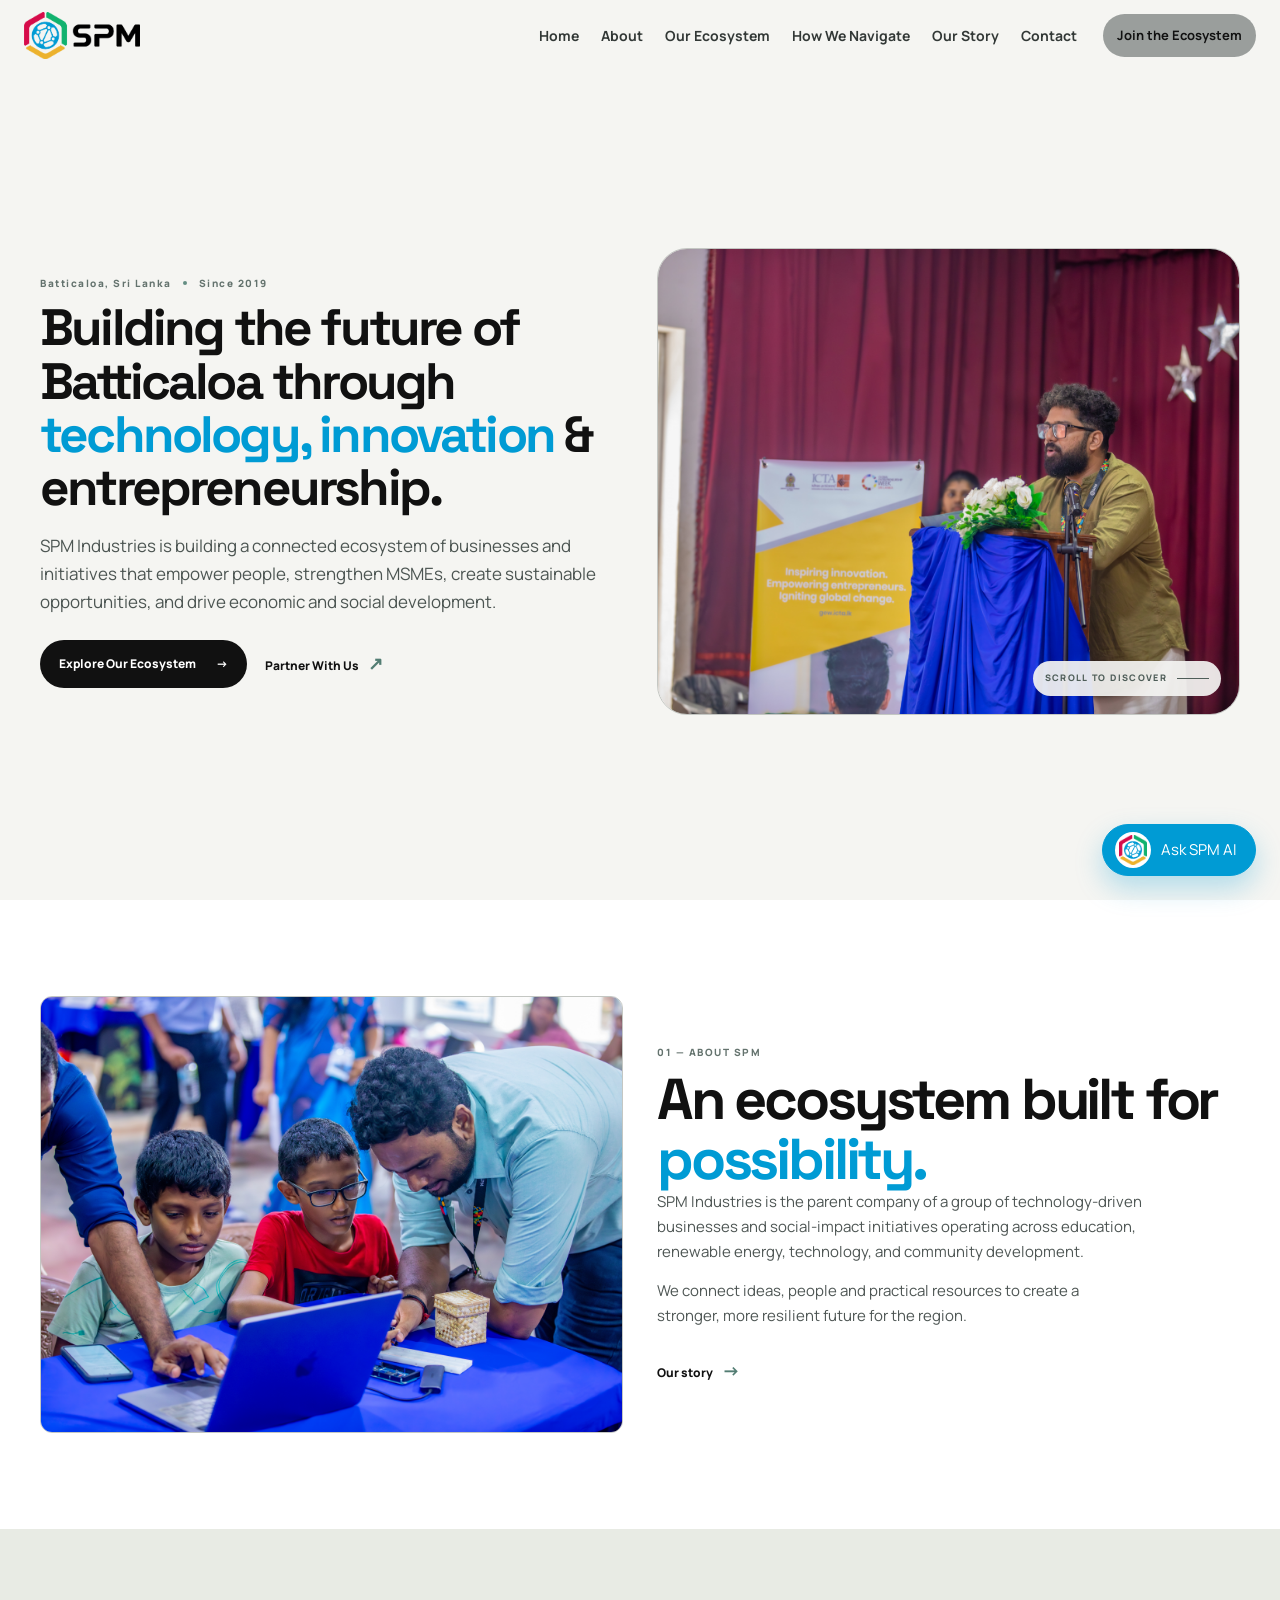
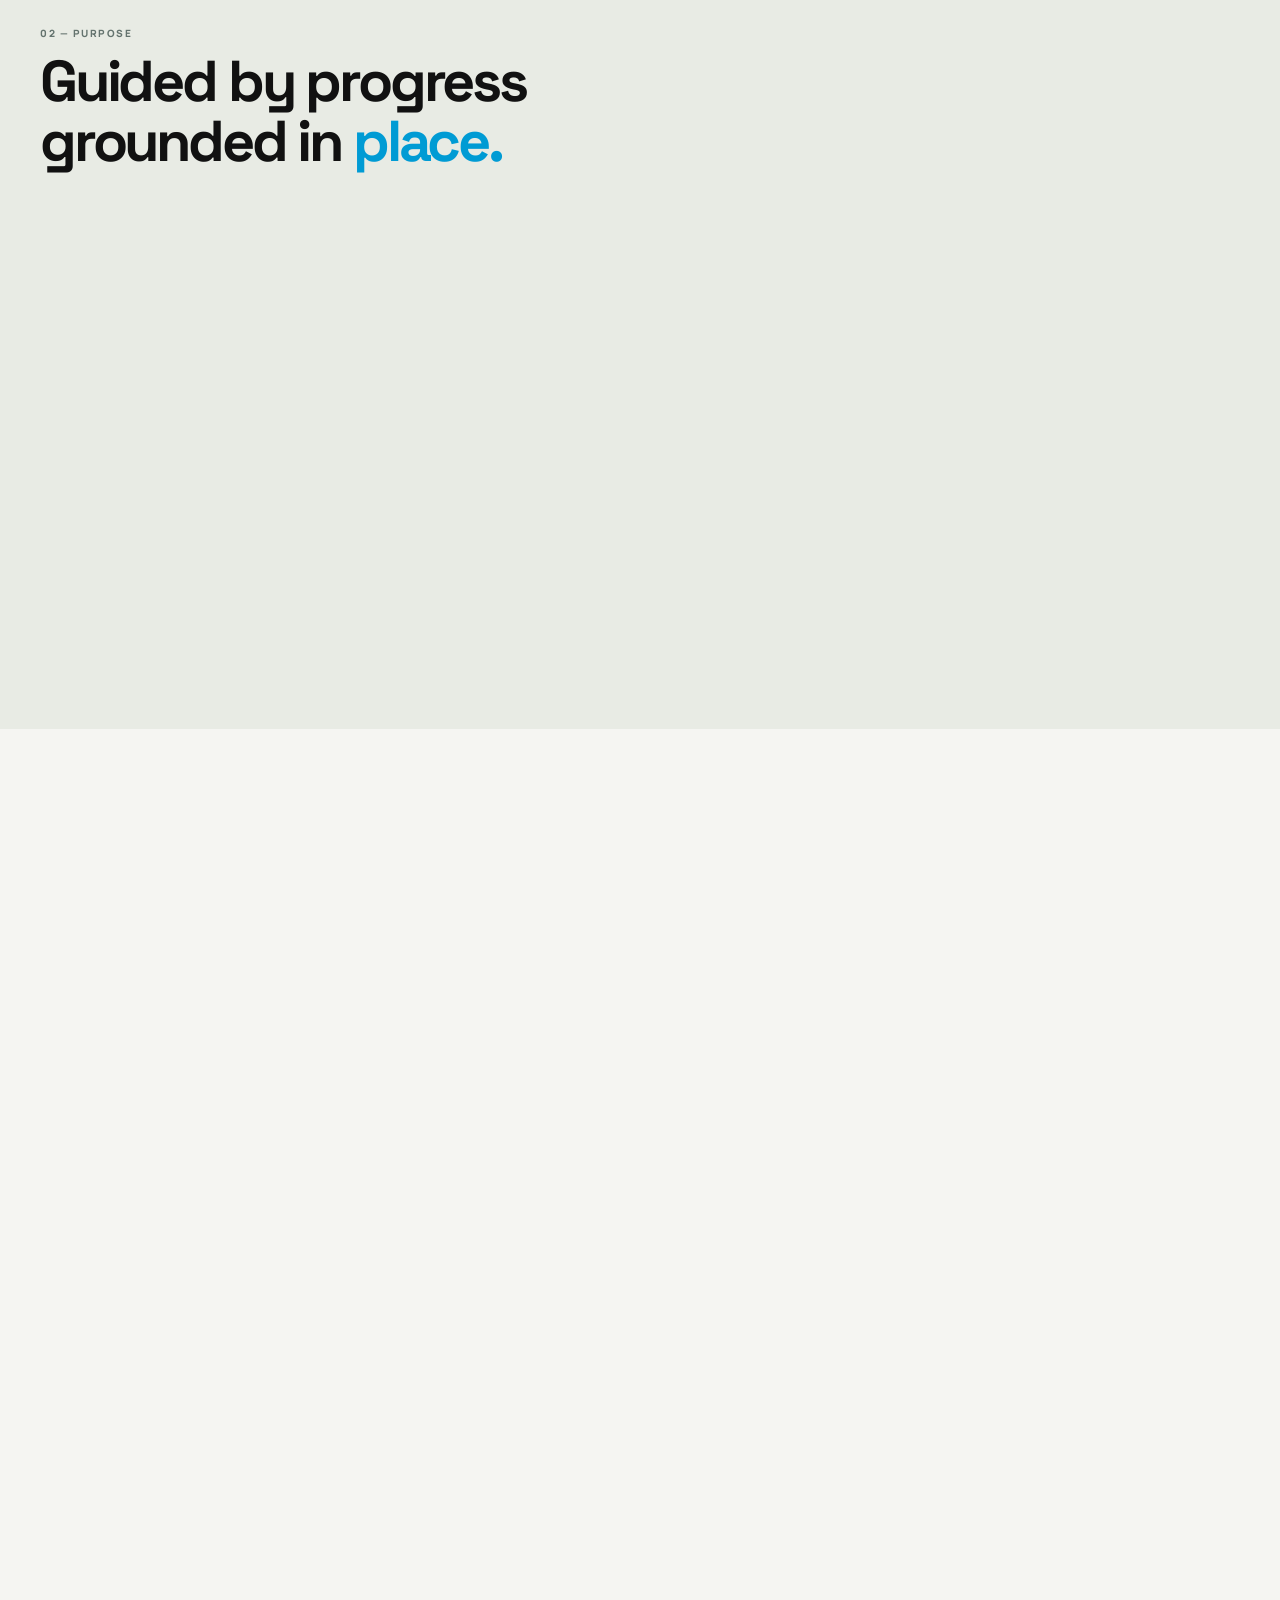
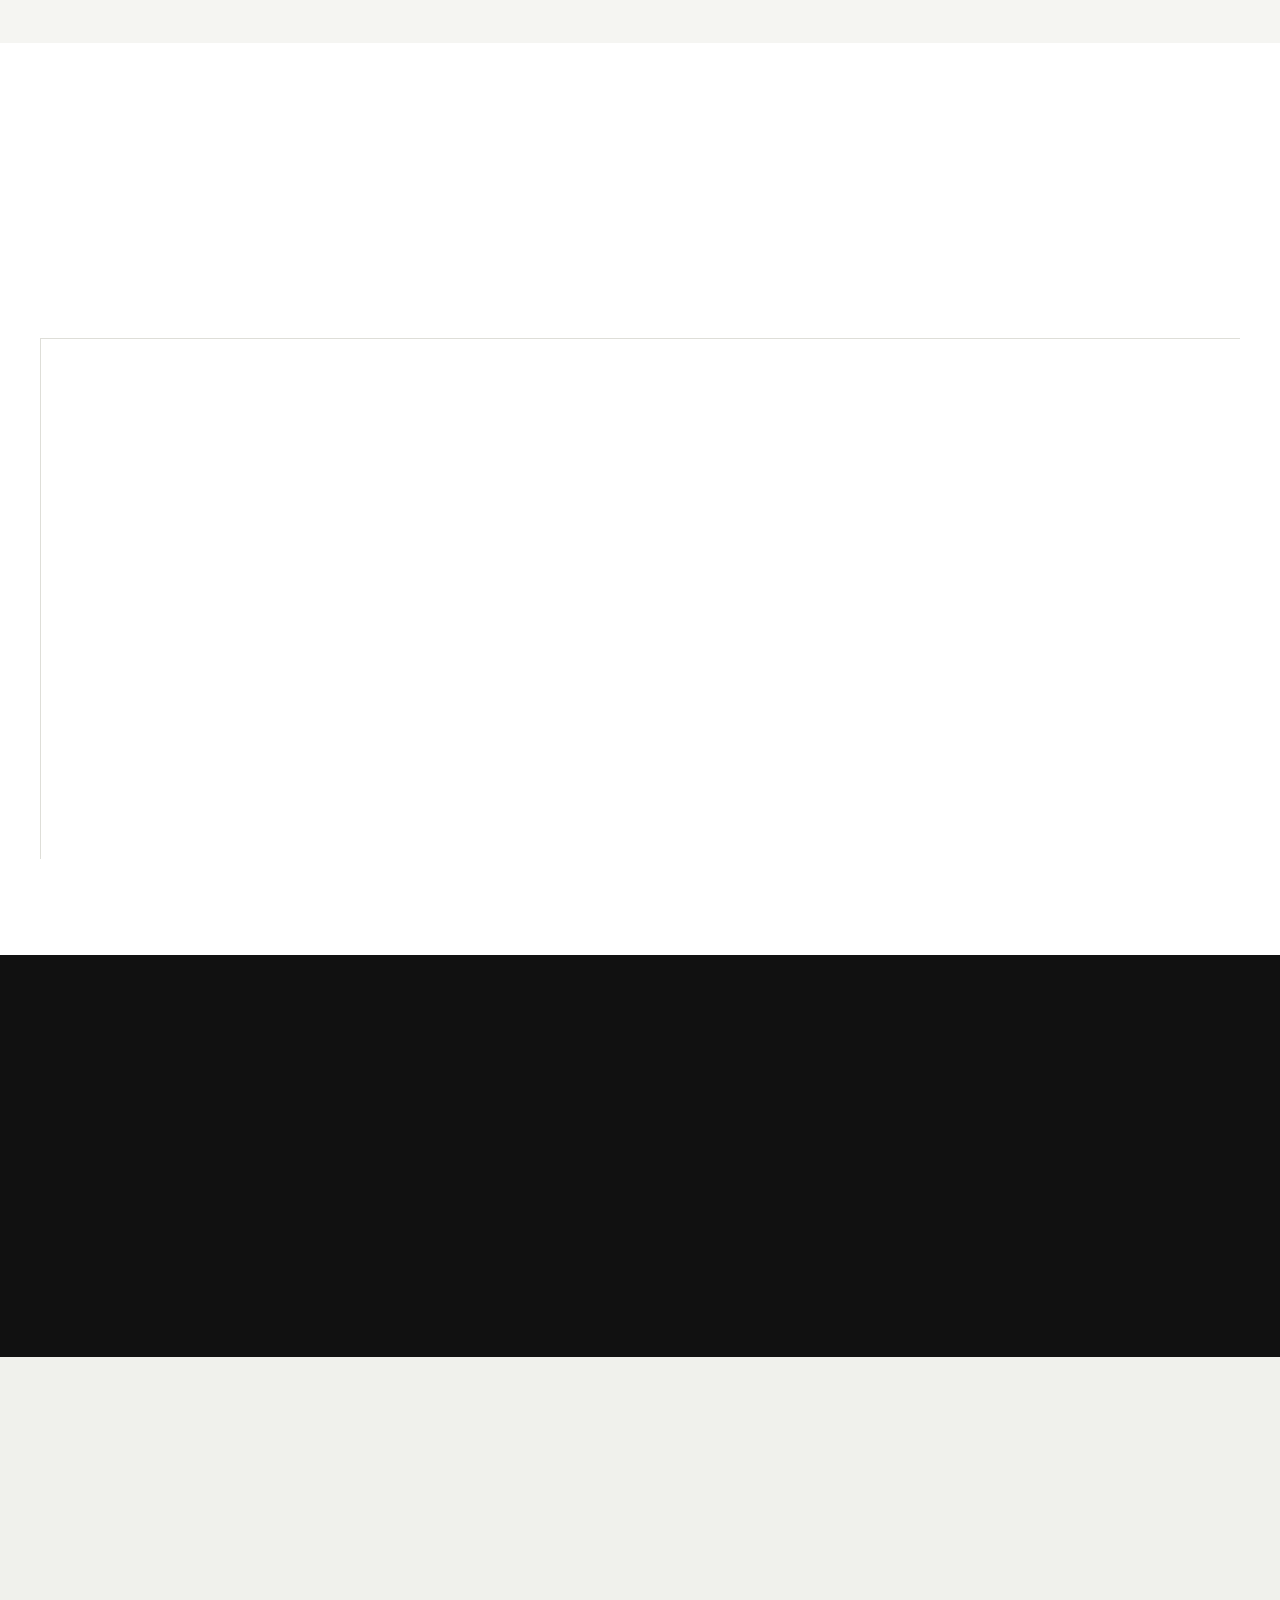
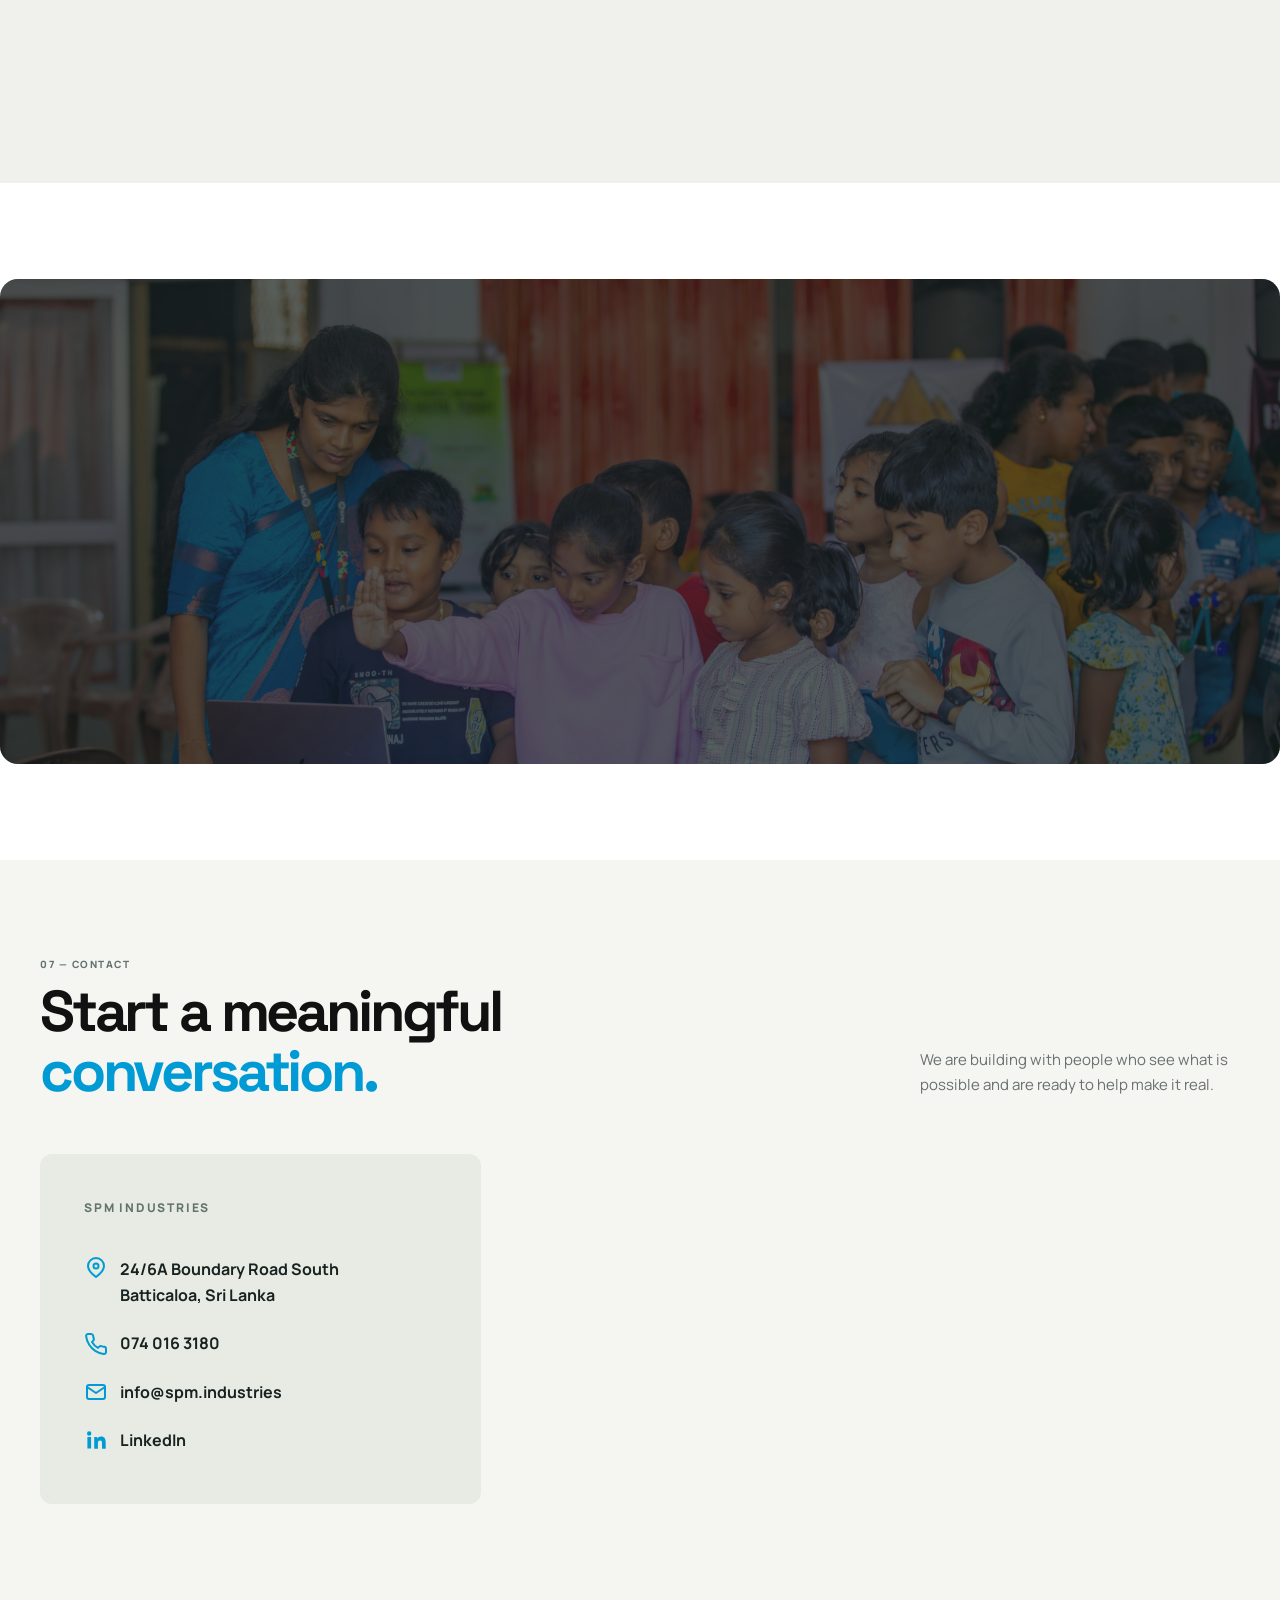
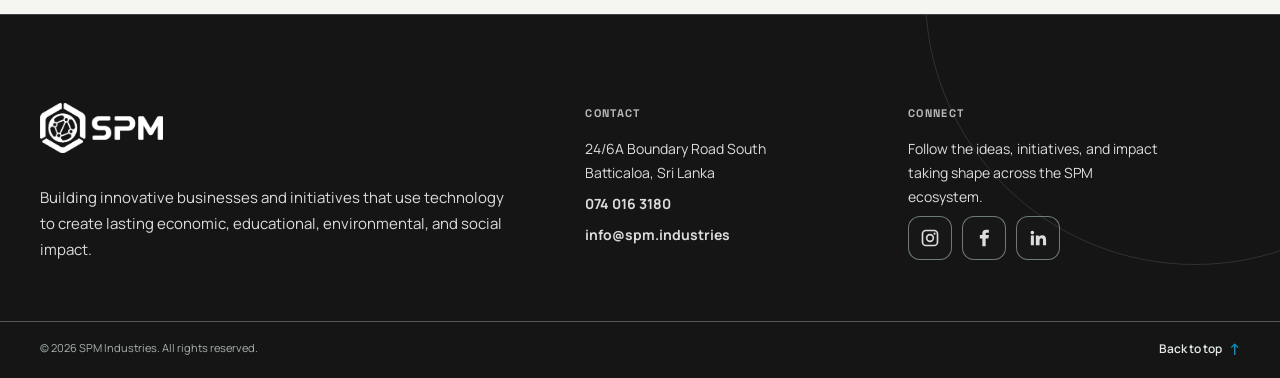
==== commit d3daa1fe: "hover and footer change" ====
--- a/index.html
+++ b/index.html
@@ -153,51 +153,34 @@
       letter-spacing: 0;
       margin-bottom: 16px;
     }
-    .spm-footer__linkedin {
+    .spm-footer__socials {
+      display: flex;
+      flex-wrap: wrap;
+      gap: 10px;
+    }
+    .spm-footer__social-link {
       display: inline-flex;
       align-items: center;
-      gap: 12px;
-      min-width: 0;
-      max-width: 100%;
-      padding: 11px 13px;
+      justify-content: center;
+      width: 44px;
+      height: 44px;
       border: 1px solid rgba(167, 191, 182, 0.6);
       border-radius: 12px;
       text-decoration: none;
       color: rgba(236, 243, 241, 0.96);
       background: rgba(255, 255, 255, 0.01);
-      transition: border-color 0.2s ease, transform 0.2s ease;
-    }
-    .spm-footer__linkedin:hover {
+      transition: border-color 0.2s ease, background 0.2s ease, color 0.2s ease, transform 0.2s ease;
+    }
+    .spm-footer__social-link:hover {
       border-color: #009bd4;
+      background: #009bd4;
+      color: #fff;
       transform: translateY(-1px);
     }
-    .spm-footer__linkedin-mark {
-      display: inline-grid;
-      place-items: center;
-      width: 30px;
-      height: 30px;
-      border-radius: 8px;
-      background: #dfe7e3;
-      color: #061f1d;
-      font-weight: 800;
-      font-size: 16px;
-      line-height: 1;
-      font-family: 'Manrope', sans-serif;
-    }
-    .spm-footer__linkedin-text {
-      display: inline-flex;
-      align-items: center;
-      gap: 8px;
-      font-size: 12px;
-      font-weight: 700;
-      letter-spacing: 0;
-      font-family: 'Manrope', sans-serif;
-    }
-    .spm-footer__linkedin-arrow {
-      color: #009bd4;
-      font-size: 16px;
-      line-height: 1;
-      transform: translateY(-1px);
+    .spm-footer__social-link svg {
+      width: 20px;
+      height: 20px;
+      fill: currentColor;
     }
     .spm-footer__bottom {
       position: relative;
@@ -241,9 +224,6 @@
       .spm-footer__connect-copy {
         max-width: none;
       }
-      .spm-footer__linkedin {
-        min-width: auto;
-      }
       .spm-footer__bottom {
         flex-direction: column;
         align-items: flex-start;
@@ -267,10 +247,6 @@
       .spm-footer__column p,
       .spm-footer__connect-copy {
         font-size: 14px;
-      }
-      .spm-footer__linkedin {
-        width: 100%;
-        justify-content: flex-start;
       }
     }
   </style>
@@ -333,10 +309,17 @@
     <div class="spm-footer__column">
       <h3 class="spm-footer__label">Connect</h3>
       <p class="spm-footer__connect-copy">Follow the ideas, initiatives, and impact taking shape across the SPM ecosystem.</p>
-      <a class="spm-footer__linkedin" href="https://www.linkedin.com/company/spm-industries/" target="_blank" rel="noopener" aria-label="SPM Industries on LinkedIn">
-        <span class="spm-footer__linkedin-mark">in</span>
-        <span class="spm-footer__linkedin-text">SPM Industries on LinkedIn <span class="spm-footer__linkedin-arrow">↗</span></span>
-      </a>
+      <div class="spm-footer__socials" aria-label="SPM Industries social media">
+        <a class="spm-footer__social-link" href="https://www.instagram.com/spm.industries/" target="_blank" rel="noopener noreferrer" aria-label="SPM Industries on Instagram">
+          <svg viewBox="0 0 24 24" aria-hidden="true"><path d="M7 2h10a5 5 0 0 1 5 5v10a5 5 0 0 1-5 5H7a5 5 0 0 1-5-5V7a5 5 0 0 1 5-5Zm0 2a3 3 0 0 0-3 3v10a3 3 0 0 0 3 3h10a3 3 0 0 0 3-3V7a3 3 0 0 0-3-3H7Zm10.5 1.5a1.25 1.25 0 1 1 0 2.5 1.25 1.25 0 0 1 0-2.5ZM12 7a5 5 0 1 1 0 10 5 5 0 0 1 0-10Zm0 2a3 3 0 1 0 0 6 3 3 0 0 0 0-6Z"/></svg>
+        </a>
+        <a class="spm-footer__social-link" href="https://www.facebook.com/www.spm.industries/" target="_blank" rel="noopener noreferrer" aria-label="SPM Industries on Facebook">
+          <svg viewBox="0 0 24 24" aria-hidden="true"><path d="M14 8.5V6.8c0-.8.5-1 1-1h2.8V2.1L14.6 2C11.4 2 10 3.9 10 6.5v2H7v4h3V22h4v-9.5h3.3l.6-4H14Z"/></svg>
+        </a>
+        <a class="spm-footer__social-link" href="https://www.linkedin.com/company/spm-industries/" target="_blank" rel="noopener noreferrer" aria-label="SPM Industries on LinkedIn">
+          <svg viewBox="0 0 24 24" aria-hidden="true"><path d="M5.2 3.3A2.2 2.2 0 1 1 5.2 7.7a2.2 2.2 0 0 1 0-4.4ZM3.4 9h3.7v11.6H3.4V9Zm6 0H13v1.6h.1c.5-1 1.8-2 3.8-2 4 0 4.8 2.7 4.8 6.1v6H18v-5.3c0-1.3 0-3-1.9-3s-2.2 1.5-2.2 2.9v5.5H9.4V9Z"/></svg>
+        </a>
+      </div>
     </div>
   </div>
 
--- a/css/style.css
+++ b/css/style.css
@@ -43,6 +43,20 @@
 @media(max-width:1050px){.company-grid{grid-template-columns:repeat(2,minmax(0,1fr))}}
 @media(max-width:760px){.company-grid{grid-template-columns:1fr}}
 *,*::before,*::after{box-sizing:border-box}
+
+/* Soft SPM-blue hover treatment for content cards. */
+.company-card,
+.nav-card {
+  transition: all 0.3s ease;
+}
+
+.company-card:hover,
+.nav-card:hover {
+  background-color: #EAF7FC;
+  border-color: #0AA5D8;
+  color: var(--ink);
+  transform: translateY(-5px);
+}
 html,body{width:100%;max-width:100%}
 body{overflow-x:clip}
 img,svg,video,canvas,iframe{max-width:100%}
@@ -77,3 +91,35 @@
 .timeline .future h3 {
   color: #009bd4;
 }
+
+/* Keep the homepage hero balanced within the first viewport. */
+.hero {
+  min-height: 100vh;
+  min-height: 100svh;
+  padding-top: calc(72px + clamp(16px, 3vh, 32px));
+  padding-bottom: clamp(24px, 4vh, 40px) !important;
+  display: flex;
+  align-items: center;
+}
+
+.hero-grid {
+  width: 100%;
+  align-items: center;
+}
+
+@media (max-width: 1050px) and (min-width: 761px) {
+  .hero {
+    min-height: 100vh;
+    min-height: 100svh;
+    padding-top: calc(72px + 20px);
+    padding-bottom: 28px !important;
+  }
+}
+
+@media (max-width: 760px) {
+  .hero {
+    min-height: auto;
+    padding-top: calc(70px + 32px);
+    padding-bottom: 56px !important;
+  }
+}
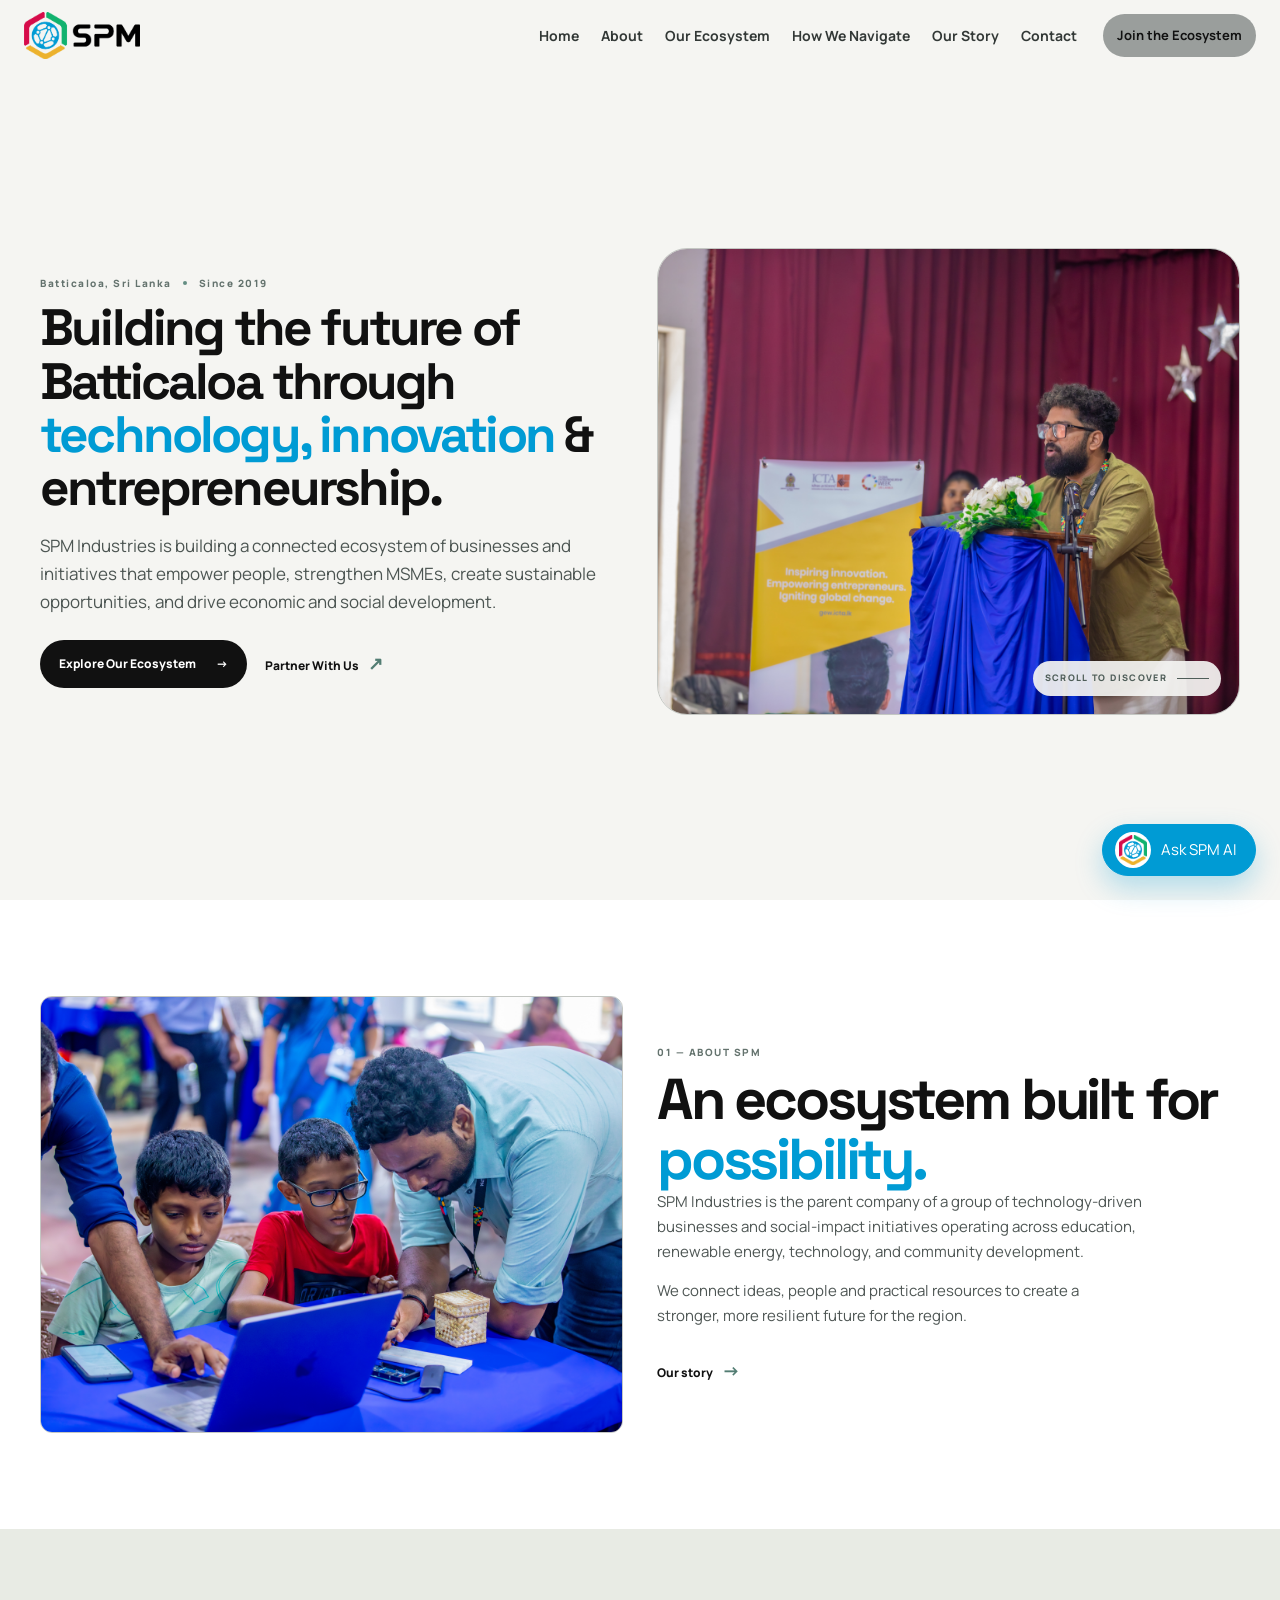
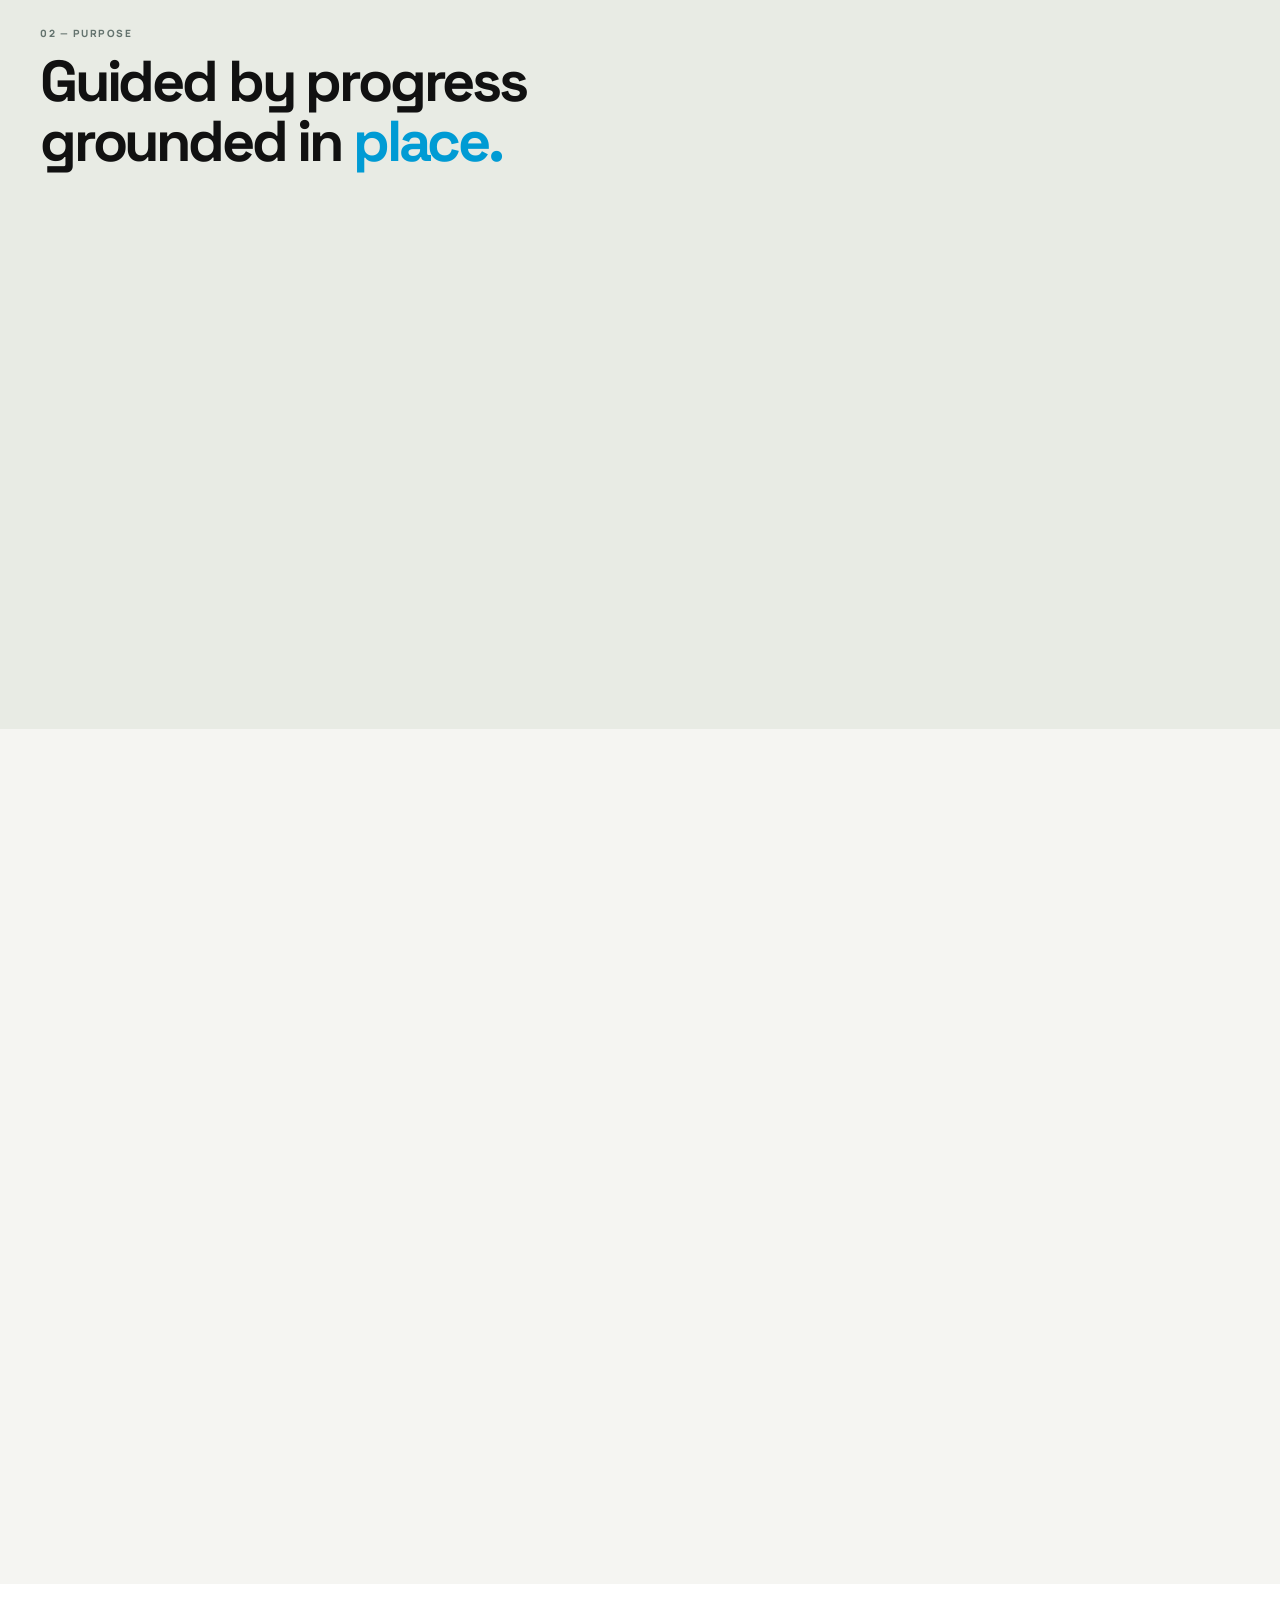
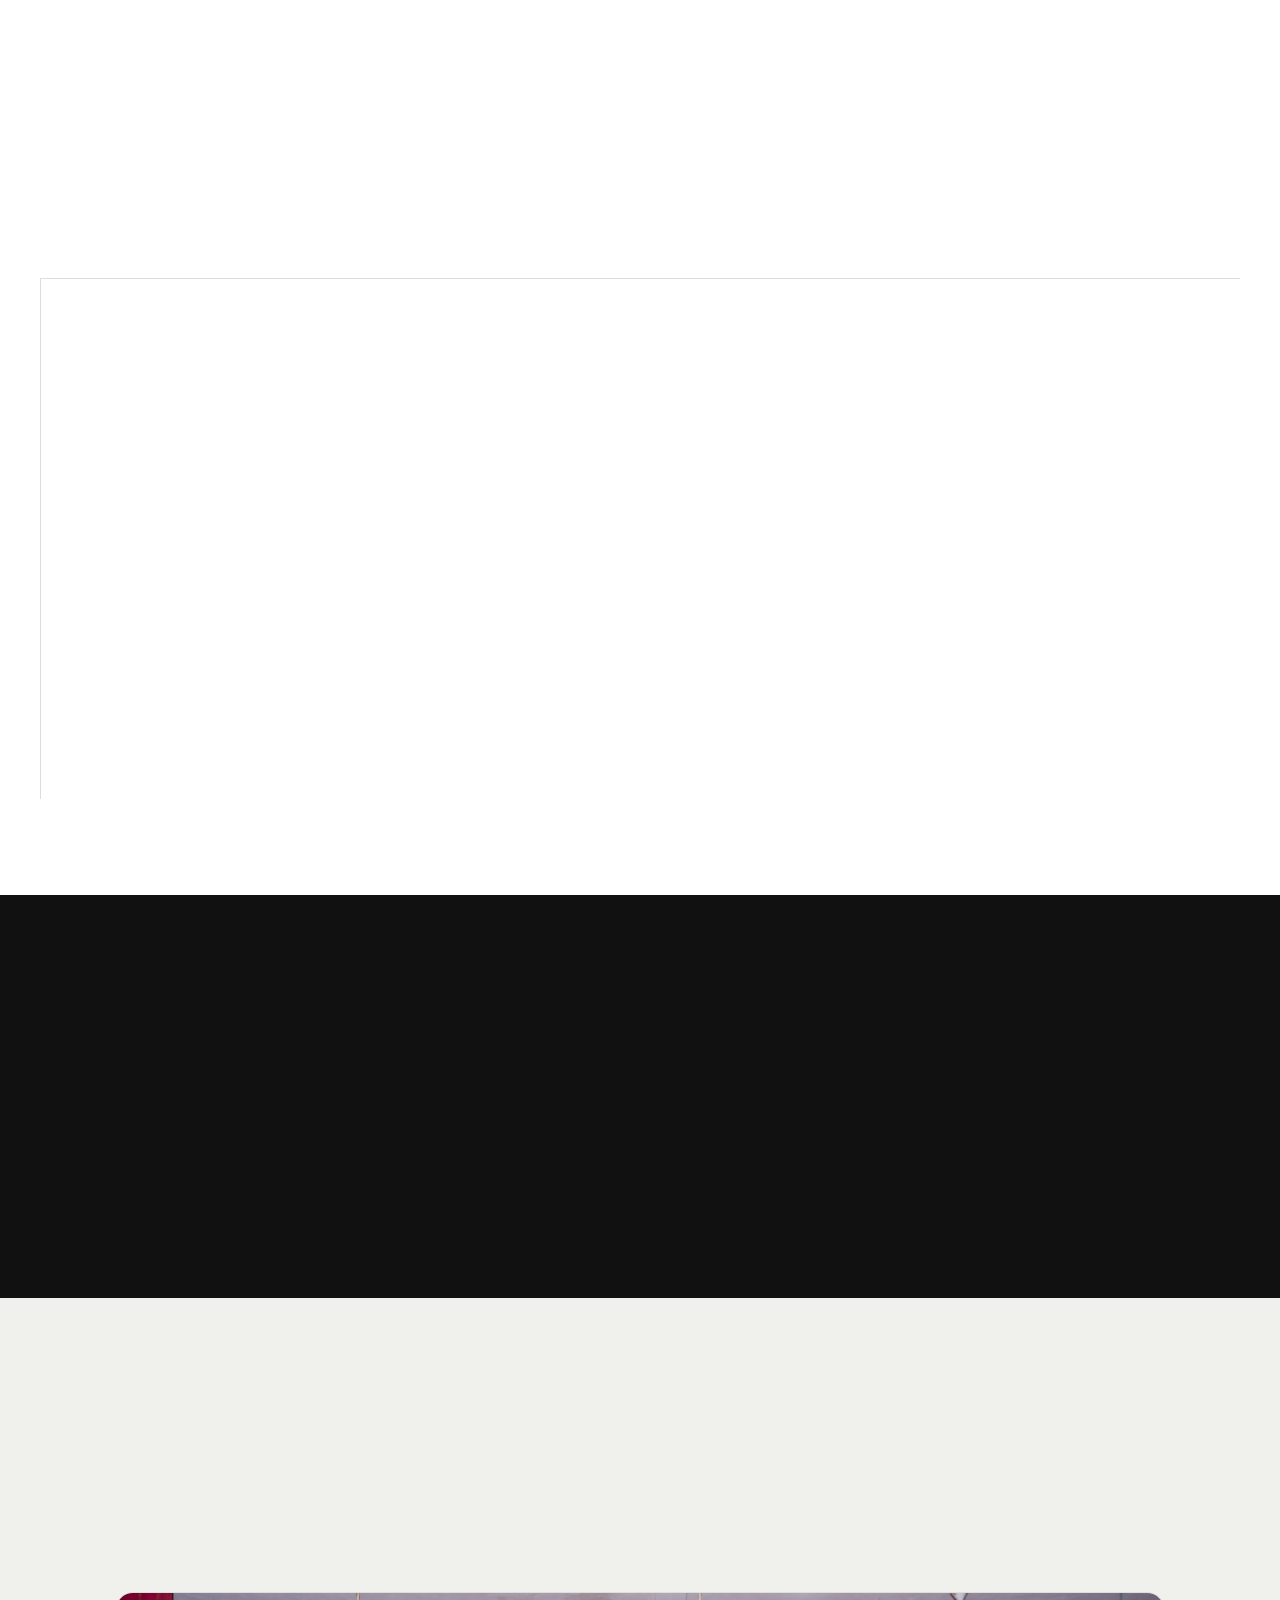
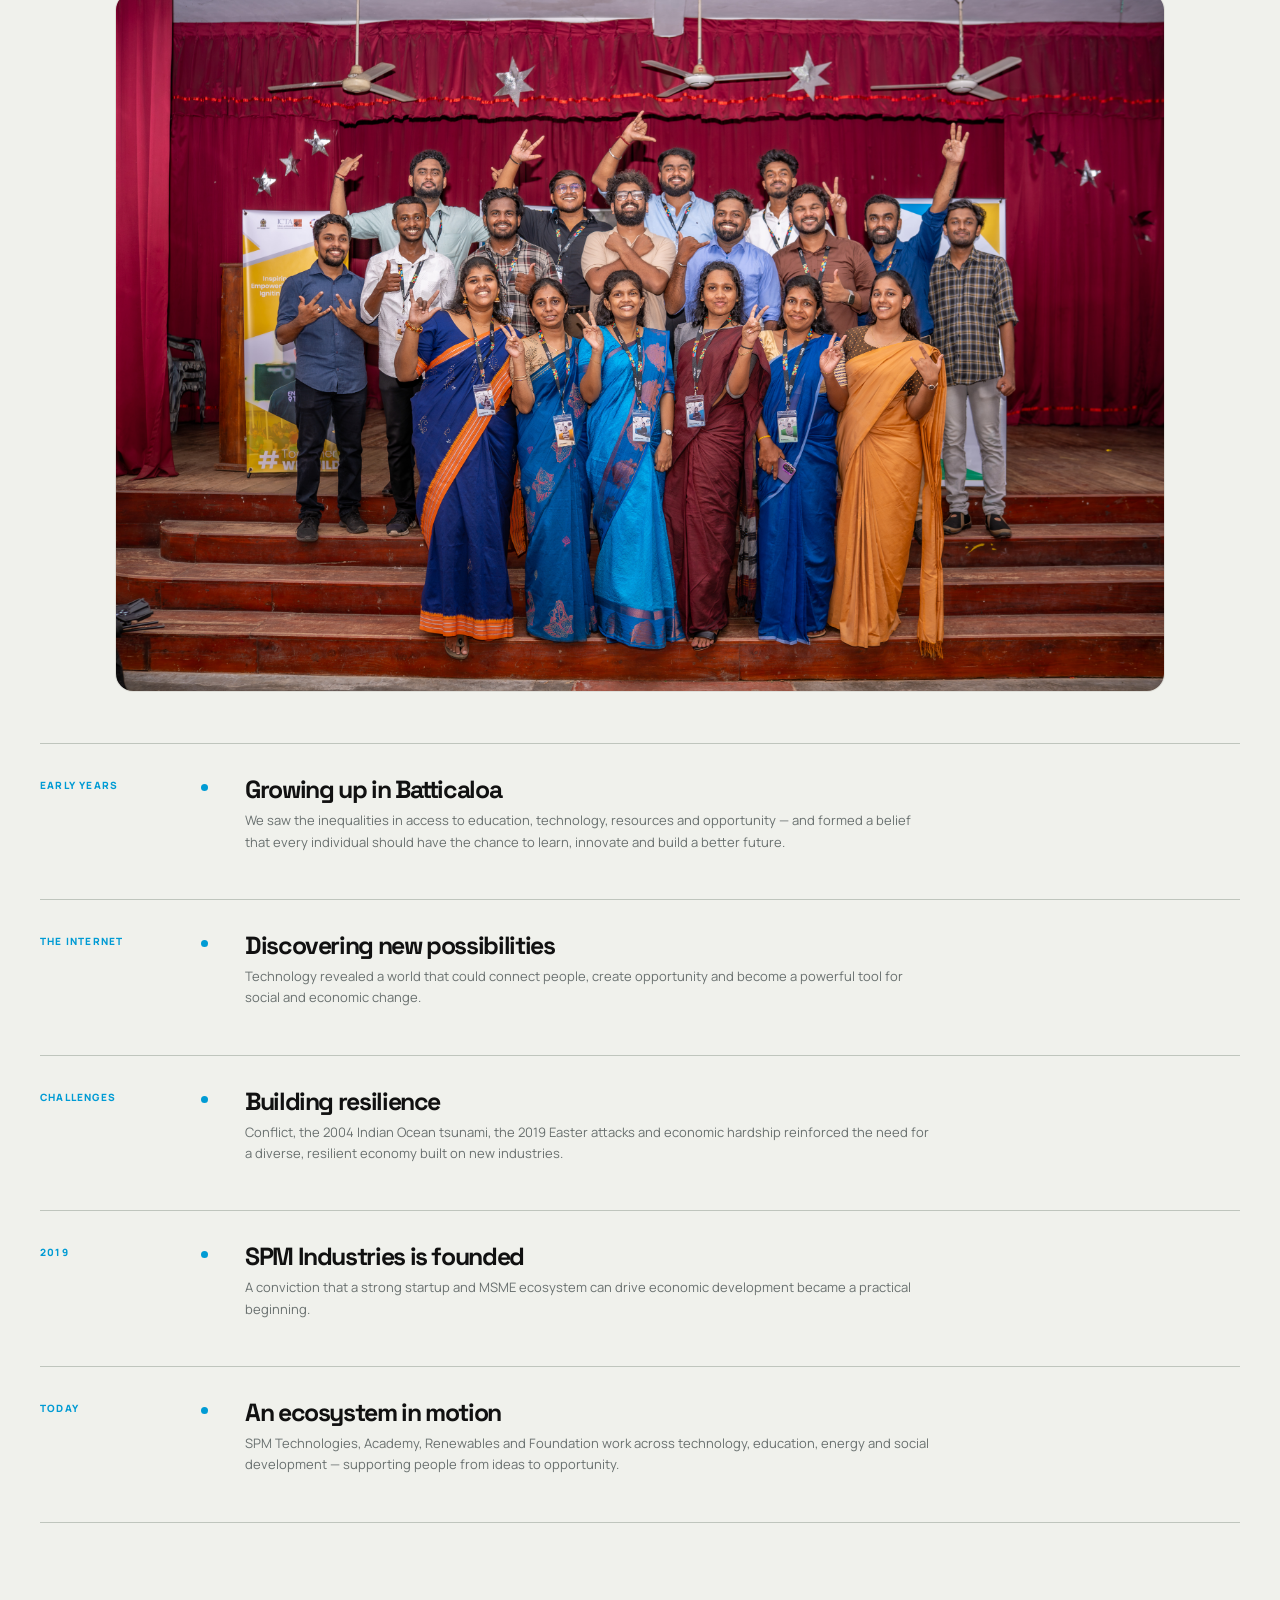
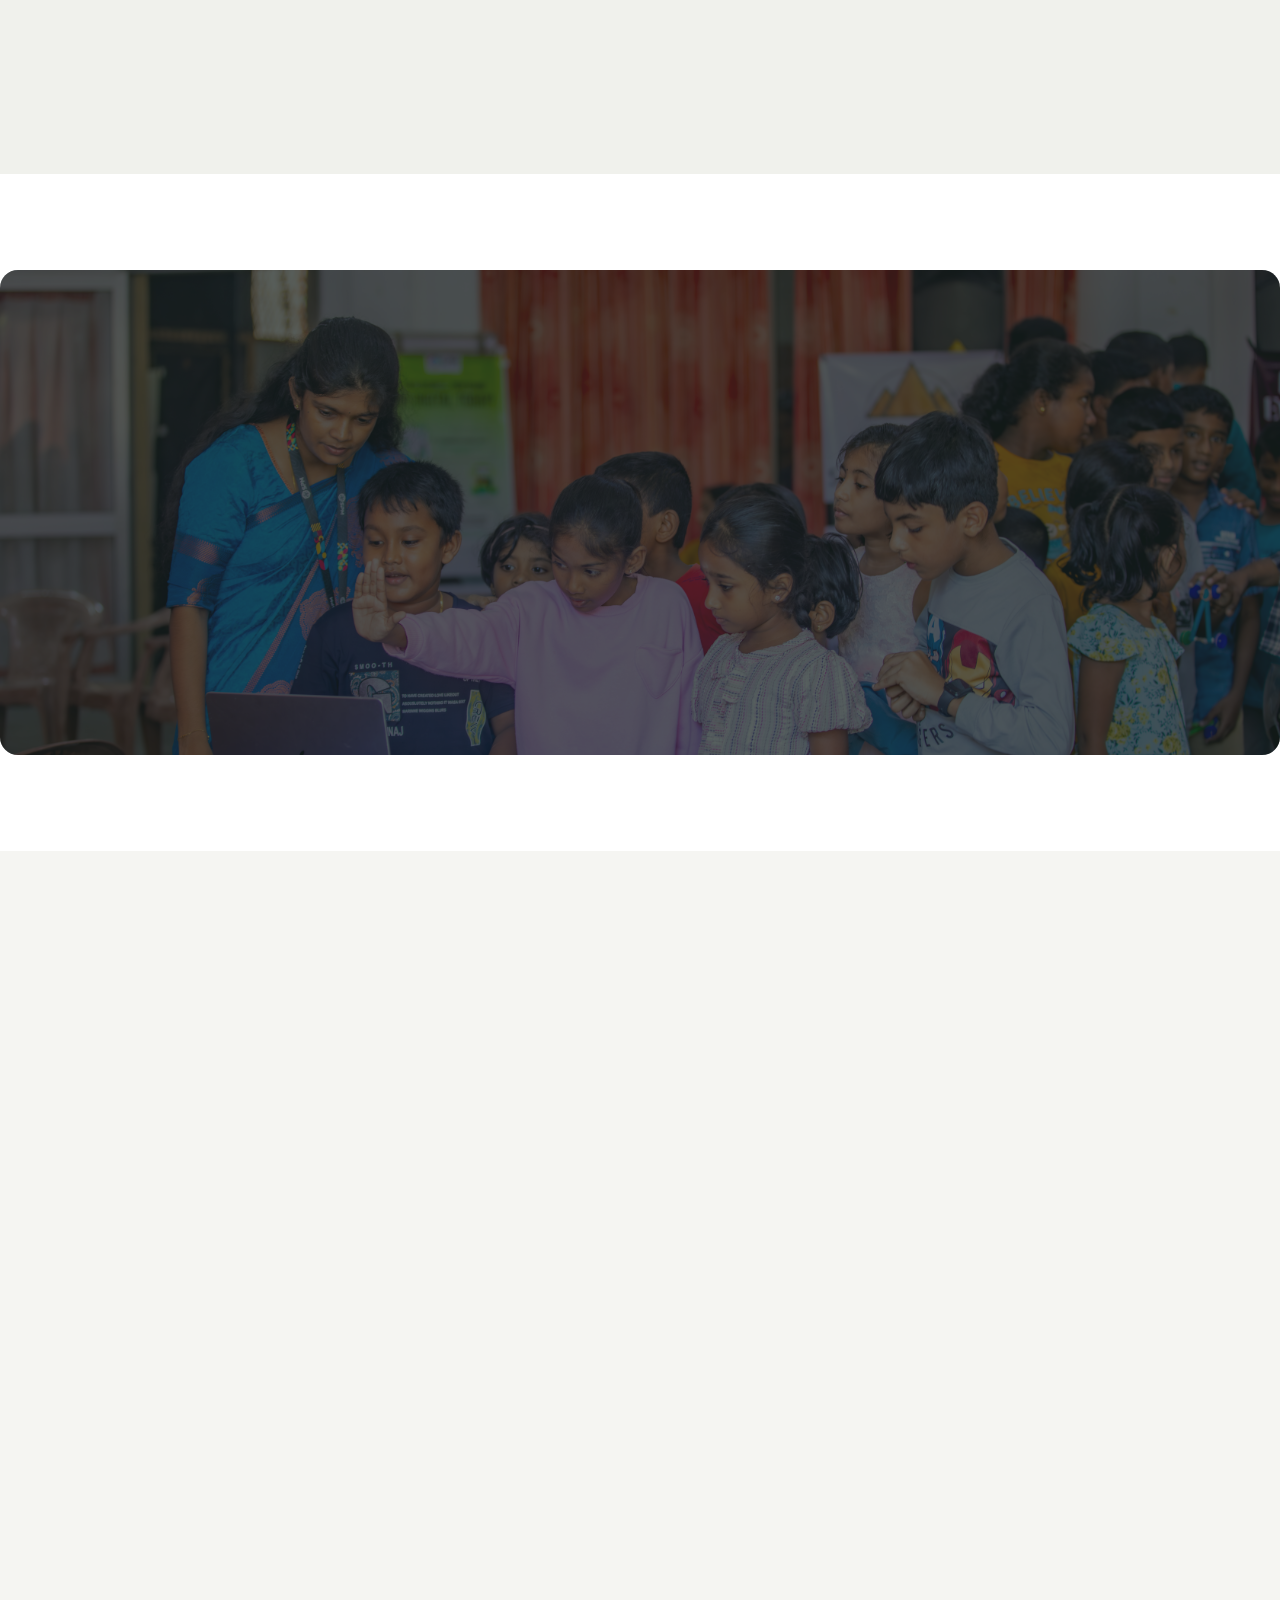
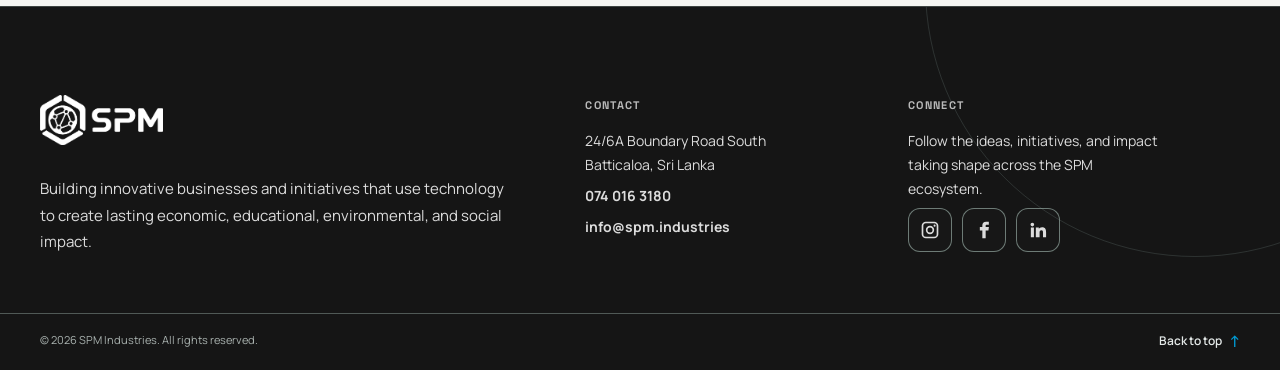
==== commit 7b53e91d: "line added" ====
--- a/index.html
+++ b/index.html
@@ -3,6 +3,10 @@
 <head>
   <meta charset="UTF-8">
   <meta name="viewport" content="width=device-width,initial-scale=1">
+  <link rel="icon" type="image/png" sizes="512x512" href="/assets/icons/favicon.png">
+  <link rel="icon" type="image/png" sizes="32x32" href="/assets/icons/favicon-32x32.png">
+  <link rel="icon" type="image/png" sizes="16x16" href="/assets/icons/favicon-16x16.png">
+  <link rel="apple-touch-icon" sizes="180x180" href="/assets/icons/apple-touch-icon.png">
   <title>SPM Industries | Technology, Innovation &amp; MSME Development in Batticaloa</title>
   <meta name="description" content="SPM Industries is building a technology-driven ecosystem in Batticaloa, empowering MSMEs and entrepreneurs through technology, education, renewable energy, innovation, and social impact.">
   <meta name="keywords" content="SPM Industries, Batticaloa, MSME, technology, innovation, entrepreneurship, renewable energy">
@@ -269,11 +273,11 @@
 <section class="section mission"><div class="container"><div class="section-heading reveal"><p class="eyebrow">02 &mdash; PURPOSE</p><h2>Guided by progress<br>grounded in <em>place.</em></h2></div><div class="purpose-grid"><article class="purpose-card reveal"><p class="label">OUR MISSION</p><h3>Empowering MSMEs. Enabling Innovation. Building Sustainable Growth.</h3><p>To establish and strengthen a network of local businesses in Batticaloa by providing MSMEs with the technology, knowledge, resources, and opportunities they need to innovate, overcome challenges, and achieve sustainable growth. We aim to empower entrepreneurs, create meaningful employment, and contribute to the long-term economic development of the region.</p></article><article class="vision-card reveal"><p class="label">OUR VISION</p><h3>Thriving businesses create thriving communities.</h3><p>To transform Batticaloa into a thriving, technology-driven business ecosystem where empowered MSMEs and innovative enterprises create sustainable economic growth, generate employment, and contribute to the region&rsquo;s long-term prosperity.</p><div class="flow"><span>Batticaloa</span><b>&rarr;</b><span>Innovation</span><b>&rarr;</b><span>MSMEs</span><b>&rarr;</b><span>Jobs</span><b>&rarr;</b><span>Growth</span></div></article></div></div></section>
 
 <section class="section ecosystem" id="ecosystem"><div class="container"><div class="section-top reveal"><div><p class="eyebrow">03 &mdash; OUR ECOSYSTEM</p><h2>Different ventures.<br><em>One shared direction.</em></h2></div><p>Five connected organisations creating pathways from learning and ideas to opportunity and lasting growth.</p></div><div class="company-grid">
-<article class="company-card reveal"><div class="placeholder card-image"><img src="spm-acadamy-logo.png" alt="SPM Academy logo"></div><div class="company-body"><p class="label">EDUCATION</p><h3>SPM Academy</h3><p>STEAM education, robotics, electronics, coding, AI and technology-based learning for children and youth.</p><a href="#contact" class="arrow-link">Explore <span>&rarr;</span></a></div></article>
-<article class="company-card reveal"><div class="placeholder card-image"><img src="spm-renewables-logo.png" alt="SPM Renewables logo"></div><div class="company-body"><p class="label">RENEWABLE ENERGY</p><h3>SPM Renewables</h3><p>Solar energy, renewable solutions, energy storage and sustainable technology for a cleaner future.</p><a href="#contact" class="arrow-link">Explore <span>&rarr;</span></a></div></article>
-<article class="company-card reveal"><div class="placeholder card-image"><img src="spm-technologies-logo.png" alt="SPM Technologies logo"></div><div class="company-body"><p class="label">TECHNOLOGY</p><h3>SPM Technologies</h3><p>Software, digital solutions, AI, IoT, ERP systems and technology products for organisations.</p><a href="#contact" class="arrow-link">Explore <span>&rarr;</span></a></div></article>
-<article class="company-card reveal"><div class="placeholder card-image"><img src="spm-foundation-logo.png" alt="SPM Foundation logo"></div><div class="company-body"><p class="label">COMMUNITY DEVELOPMENT</p><h3>SPM Foundation</h3><p>Social and environmental initiatives spanning climate action, education, youth and livelihoods.</p><a href="#contact" class="arrow-link">Explore <span>&rarr;</span></a></div></article>
-<article class="company-card reveal"><div class="placeholder card-image"><img src="spm-agri-logo.png" alt="SPM Agri logo"></div><div class="company-body"><p class="label">AGRICULTURE TECHNOLOGY</p><h3>SPM Agri</h3><p>SPM Agri is the agriculture technology arm of SPM Industries, focused on using technology, automation, and smart farming solutions to improve agricultural productivity and create sustainable opportunities for farmers.</p><a href="#contact" class="arrow-link">Explore <span>&rarr;</span></a></div></article>
+<article class="company-card reveal"><div class="placeholder card-image"><img src="spm-technologies-logo.png" alt="SPM Technologies logo"></div><div class="company-body"><p class="label">TECHNOLOGY</p><h3>SPM Technologies</h3><p>Software, digital solutions, AI, IoT, ERP systems and technology products for organisations.</p><a href="https://tech.spm.industries" class="arrow-link" target="_blank" rel="noopener noreferrer">Explore <span>&rarr;</span></a></div></article>
+<article class="company-card reveal"><div class="placeholder card-image"><img src="spm-acadamy-logo.png" alt="SPM Academy logo"></div><div class="company-body"><p class="label">EDUCATION</p><h3>SPM Academy</h3><p>STEAM education, robotics, electronics, coding, AI and technology-based learning for children and youth.</p><a href="https://academy.spm.industries/" class="arrow-link" target="_blank" rel="noopener noreferrer">Explore <span>&rarr;</span></a></div></article>
+<article class="company-card reveal"><div class="placeholder card-image"><img src="spm-creative-logo.png" alt="SPM Creative logo"></div><div class="company-body"><p class="label">CREATIVE &amp; DIGITAL MEDIA</p><h3>SPM Creative</h3><p>Creative and digital media solutions that help businesses build strong brands through storytelling and design</p><a href="https://creative.spm.industries" class="arrow-link" target="_blank" rel="noopener noreferrer">Explore <span>&rarr;</span></a></div></article>
+<article class="company-card reveal"><div class="placeholder card-image"><img src="spm-agri-logo.png" alt="SPM Agri logo"></div><div class="company-body"><p class="label">AGRICULTURE TECHNOLOGY</p><h3>SPM Agri</h3><p>Smart farming and agricultural technology solutions that improve productivity and support sustainable opportunities for farmers.</p><a href="https://agri.spm.industries" class="arrow-link" target="_blank" rel="noopener noreferrer">Explore <span>&rarr;</span></a></div></article>
+<article class="company-card reveal"><div class="placeholder card-image"><img src="spm-renewables-logo.png" alt="SPM Renewables logo"></div><div class="company-body"><p class="label">RENEWABLE ENERGY</p><h3>SPM Renewables</h3><p>Solar energy, renewable solutions, energy storage and sustainable technology for a cleaner future.</p><a href="https://renewables.spm.industries" class="arrow-link" target="_blank" rel="noopener noreferrer">Explore <span>&rarr;</span></a></div></article>
 </div></div></section>
 
 <section class="section navigate" id="navigate"><div class="container"><div class="section-top reveal"><div><p class="eyebrow">04 &mdash; HOW WE NAVIGATE</p><h2>A connected system<br>for <em>bold builders.</em></h2></div><p>We support entrepreneurs and businesses through a connected ecosystem of capital, knowledge, technology, networks, and opportunities.</p></div><div class="navigate-grid">
@@ -288,7 +292,11 @@
 
 <section class="section cta"><div class="container cta-box"><div class="placeholder cta-image" role="img" aria-label="Children discovering technology at SPM Academy"><img src="spm-acadamy-website-second-photo.JPG" alt="Children discovering technology at SPM Academy" height="1000" width="1000"><div></div></div><div class="cta-content reveal"><p class="eyebrow">MAKE AN IMPACT</p><h2>Let&rsquo;s build the future of Batticaloa <em>together.</em></h2><p>Whether you are an entrepreneur, business, investor, professional, educator, or organisation, there is a place for you in the SPM Industries ecosystem.</p><div class="actions"><a class="btn" href="#contact">Partner With Us <span>&rarr;</span></a><a class="btn btn-light" href="#contact">Join the Ecosystem</a></div></div></div></section>
 
-<section class="section contact" id="contact"><div class="container"><div class="section-top reveal"><div><p class="eyebrow">07 &mdash; CONTACT</p><h2>Start a meaningful<br><em>conversation.</em></h2></div><p>We are building with people who see what is possible and are ready to help make it real.</p></div><div class="contact-grid"><div class="contact-details reveal"><p class="label">SPM INDUSTRIES</p><a href="https://maps.google.com/?q=24%2F6A+Boundary+Road+South%2C+Batticaloa%2C+Sri+Lanka" target="_blank" rel="noopener"><span class="contact-icon" aria-hidden="true"><svg viewBox="0 0 24 24" fill="none" stroke="currentColor" stroke-width="2" stroke-linecap="round" stroke-linejoin="round"><path d="M20 10c0 5-8 11-8 11S4 15 4 10a8 8 0 1 1 16 0Z"/><circle cx="12" cy="10" r="2.5"/></svg></span><span>24/6A Boundary Road South<br>Batticaloa, Sri Lanka</span></a><a href="tel:+94740163180"><span class="contact-icon" aria-hidden="true"><svg viewBox="0 0 24 24" fill="none" stroke="currentColor" stroke-width="2" stroke-linecap="round" stroke-linejoin="round"><path d="M22 16.9v3a2 2 0 0 1-2.2 2 19.8 19.8 0 0 1-8.6-3.1 19.5 19.5 0 0 1-6-6A19.8 19.8 0 0 1 2.1 4.2 2 2 0 0 1 4.1 2h3a2 2 0 0 1 2 1.7c.1 1 .3 1.9.7 2.8a2 2 0 0 1-.5 2.1L8 9.9a16 16 0 0 0 6 6l1.3-1.3a2 2 0 0 1 2.1-.5c.9.4 1.8.6 2.8.7a2 2 0 0 1 1.8 2.1Z"/></svg></span><span>074 016 3180</span></a><a href="mailto:info@spm.industries"><span class="contact-icon" aria-hidden="true"><svg viewBox="0 0 24 24" fill="none" stroke="currentColor" stroke-width="2" stroke-linecap="round" stroke-linejoin="round"><rect x="3" y="5" width="18" height="14" rx="2"/><path d="m3 7 9 6 9-6"/></svg></span><span>info@spm.industries</span></a><a href="https://www.linkedin.com/company/spm-industries/" target="_blank" rel="noopener"><span class="contact-icon" aria-hidden="true"><svg viewBox="0 0 24 24" fill="currentColor"><path d="M5.2 3.3A2.2 2.2 0 1 1 5.2 7.7a2.2 2.2 0 0 1 0-4.4ZM3.4 9h3.7v11.6H3.4V9Zm6 0H13v1.6h.1c.5-1 1.8-2 3.8-2 4 0 4.8 2.7 4.8 6.1v6H18v-5.3c0-1.3 0-3-1.9-3s-2.2 1.5-2.2 2.9v5.5h-3.7V9Z"/></svg></span><span>LinkedIn</span></a></div><div class="map-placeholder reveal"><iframe src="https://www.google.com/maps?q=24%2F6A+Boundary+Road+South%2C+Batticaloa%2C+Sri+Lanka&amp;output=embed" title="Map showing SPM Industries at 24/6A Boundary Road South, Batticaloa, Sri Lanka" loading="lazy" referrerpolicy="no-referrer-when-downgrade"></iframe></div></div></div></section>
+<section class="section contact" id="contact"><div class="container"><div class="section-top reveal"><div><p class="eyebrow">07 &mdash; CONTACT</p><h2>Start a meaningful<br><em>conversation.</em></h2></div><p>We are building with people who see what is possible and are ready to help make it real.</p></div><div class="contact-grid"><div class="contact-details reveal"><p class="label">SPM INDUSTRIES</p>
+<a href="https://maps.google.com/?q=24%2F6A+Boundary+Road+South%2C+Batticaloa%2C+Sri+Lanka" target="_blank" rel="noopener"><span class="contact-icon" aria-hidden="true"><svg viewBox="0 0 24 24" fill="none" stroke="currentColor" stroke-width="2" stroke-linecap="round" stroke-linejoin="round"><path d="M20 10c0 5-8 11-8 11S4 15 4 10a8 8 0 1 1 16 0Z"/><circle cx="12" cy="10" r="2.5"/></svg></span><span>24/6A Boundary Road South<br>Batticaloa, Sri Lanka</span></a>
+<a href="tel:+94740163180"><span class="contact-icon" aria-hidden="true"><svg viewBox="0 0 24 24" fill="none" stroke="currentColor" stroke-width="2" stroke-linecap="round" stroke-linejoin="round"><path d="M22 16.9v3a2 2 0 0 1-2.2 2 19.8 19.8 0 0 1-8.6-3.1 19.5 19.5 0 0 1-6-6A19.8 19.8 0 0 1 2.1 4.2 2 2 0 0 1 4.1 2h3a2 2 0 0 1 2 1.7c.1 1 .3 1.9.7 2.8a2 2 0 0 1-.5 2.1L8 9.9a16 16 0 0 0 6 6l1.3-1.3a2 2 0 0 1 2.1-.5c.9.4 1.8.6 2.8.7a2 2 0 0 1 1.8 2.1Z"/></svg></span><span>074 016 3180</span></a>
+<a href="tel:+94652223443"><span class="contact-icon" aria-hidden="true"><svg viewBox="0 0 24 24" fill="none" stroke="currentColor" stroke-width="2" stroke-linecap="round" stroke-linejoin="round"><path d="M7 11h10l2 3v5H5v-5l2-3Z"/><path d="M8 11V8.5C8 6.6 9.8 5 12 5s4 1.6 4 3.5V11"/><path d="M8 16h8"/></svg></span><span>065 222 3443</span></a>
+<a href="mailto:info@spm.industries"><span class="contact-icon" aria-hidden="true"><svg viewBox="0 0 24 24" fill="none" stroke="currentColor" stroke-width="2" stroke-linecap="round" stroke-linejoin="round"><rect x="3" y="5" width="18" height="14" rx="2"/><path d="m3 7 9 6 9-6"/></svg></span><span>info@spm.industries</span></a></div><div class="map-placeholder reveal"><iframe src="https://www.google.com/maps?q=24%2F6A+Boundary+Road+South%2C+Batticaloa%2C+Sri+Lanka&amp;output=embed" title="Map showing SPM Industries at 24/6A Boundary Road South, Batticaloa, Sri Lanka" loading="lazy" referrerpolicy="no-referrer-when-downgrade"></iframe></div></div></div></section>
 </main>
 <footer class="spm-footer">
   <div class="container spm-footer__inner">
--- a/css/content-images.css
+++ b/css/content-images.css
@@ -1,4 +1,4 @@
 /* Match the story photograph's native 3:2 composition so the whole group remains visible. */
-.story-image{display:block;width:min(100%,1050px);aspect-ratio:3/2;height:auto;margin:0 auto;overflow:hidden;border:1px solid var(--line);border-radius:18px;background:#e4e4e0}
+.story-image{display:block;width:min(100%,1050px);aspect-ratio:3/2;height:auto;margin:0 auto clamp(36px,4vw,56px);overflow:hidden;border:1px solid var(--line);border-radius:18px;background:#e4e4e0}
 .story-image img{display:block;width:100%;height:100%;object-fit:cover;object-position:center;transform:none}
 @media(max-width:760px){.story-image{width:100%;border-radius:12px}}
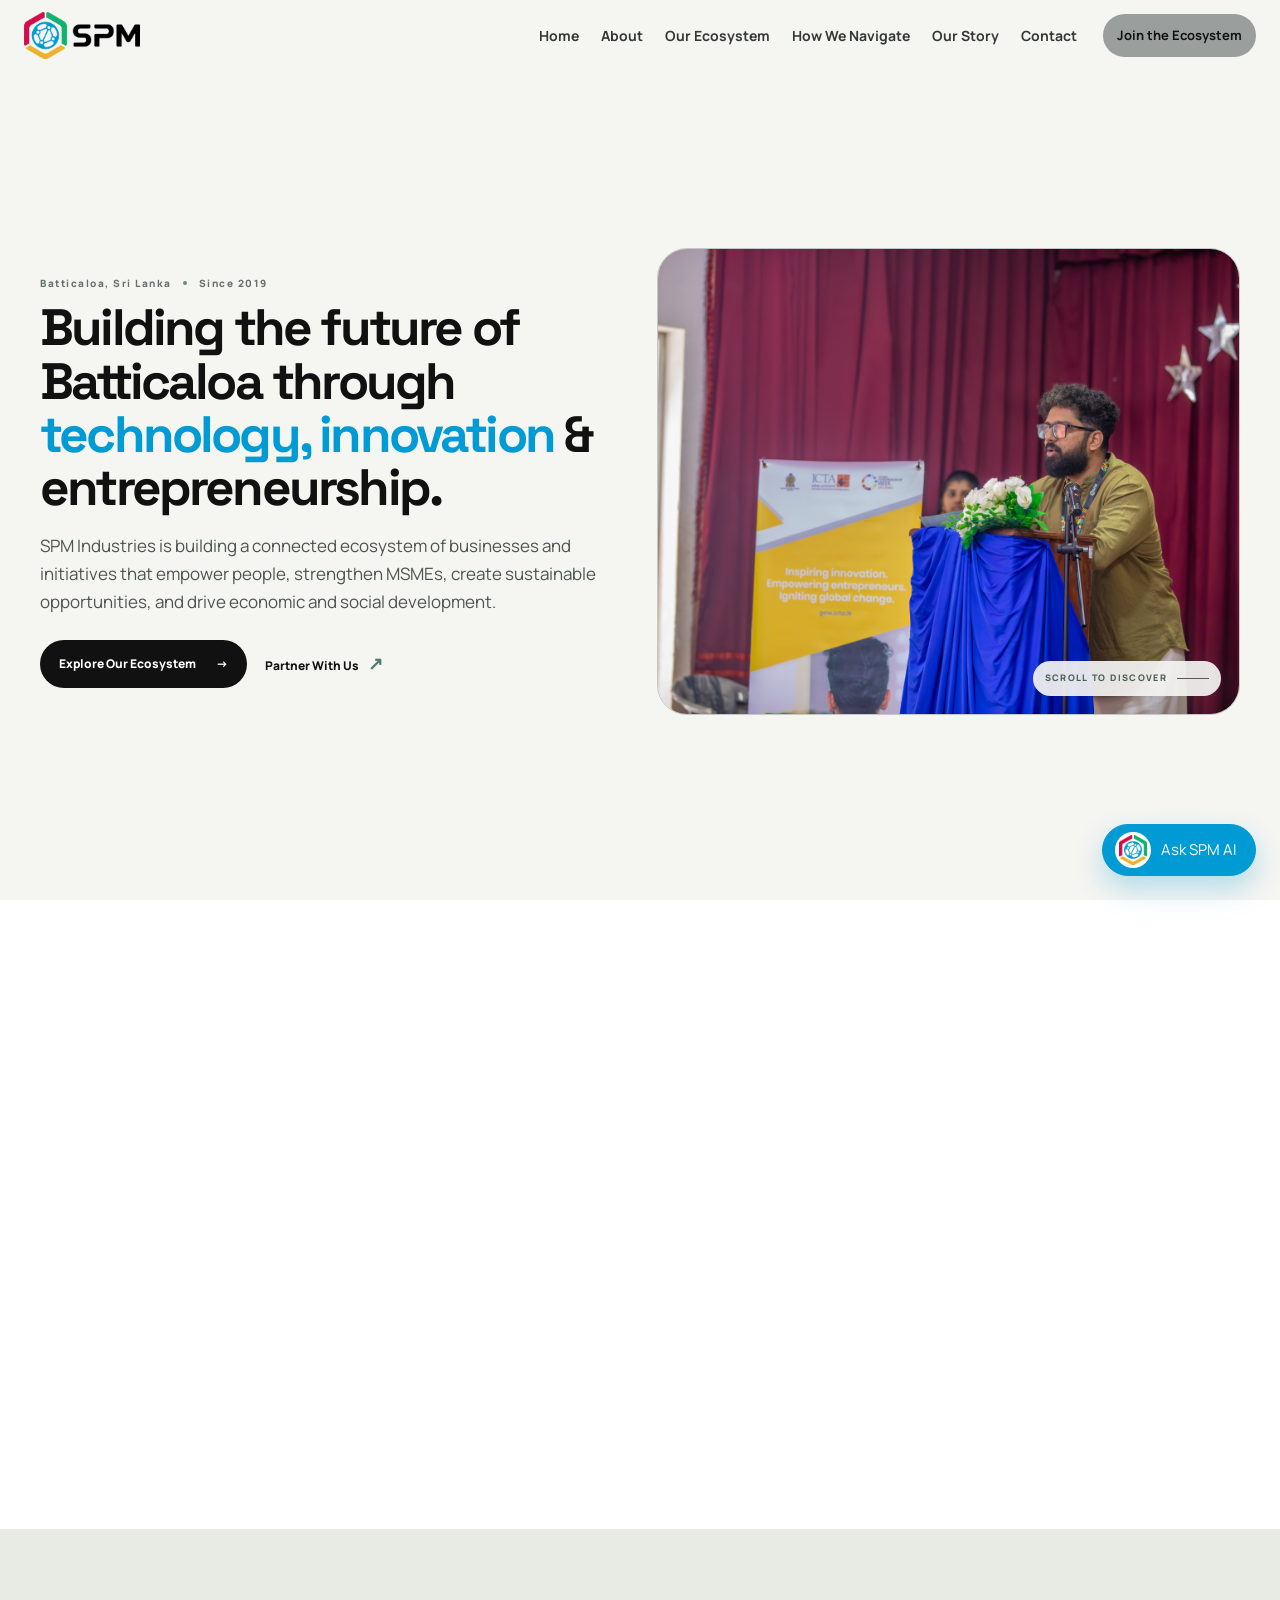
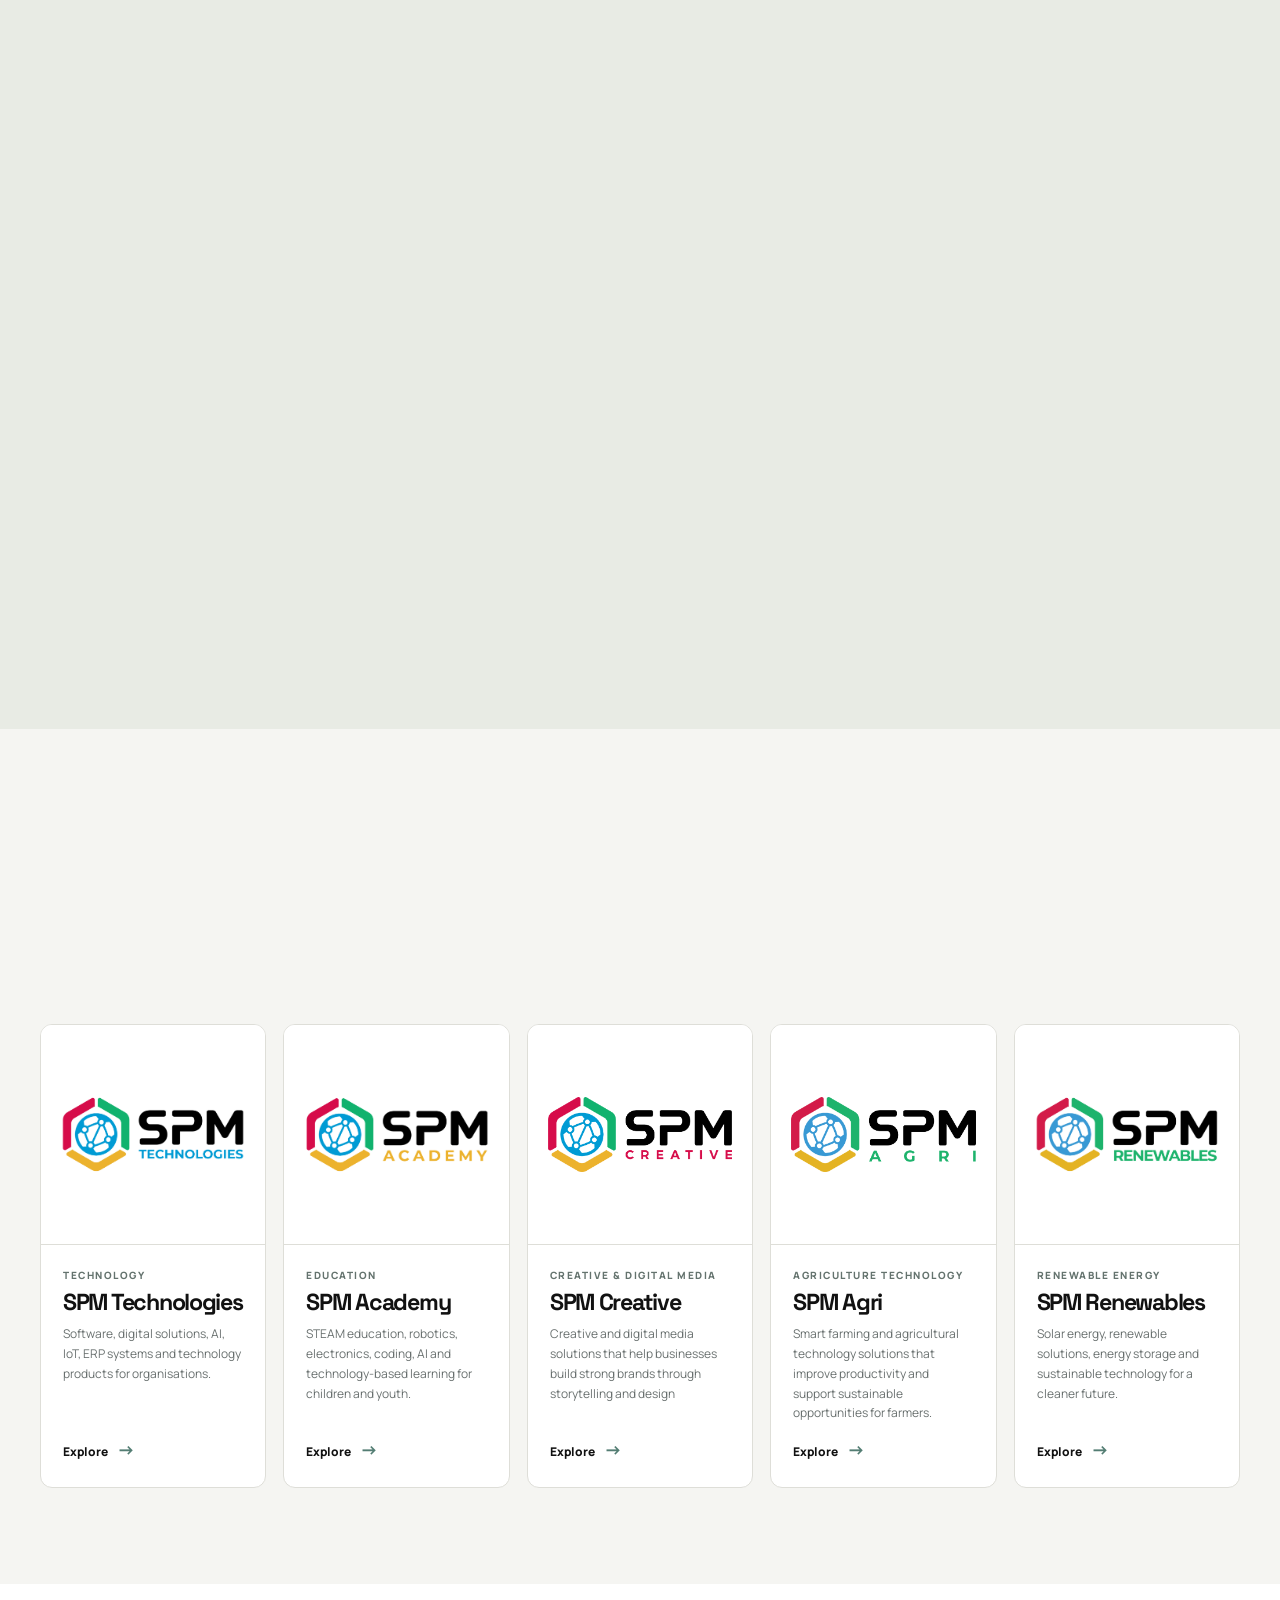
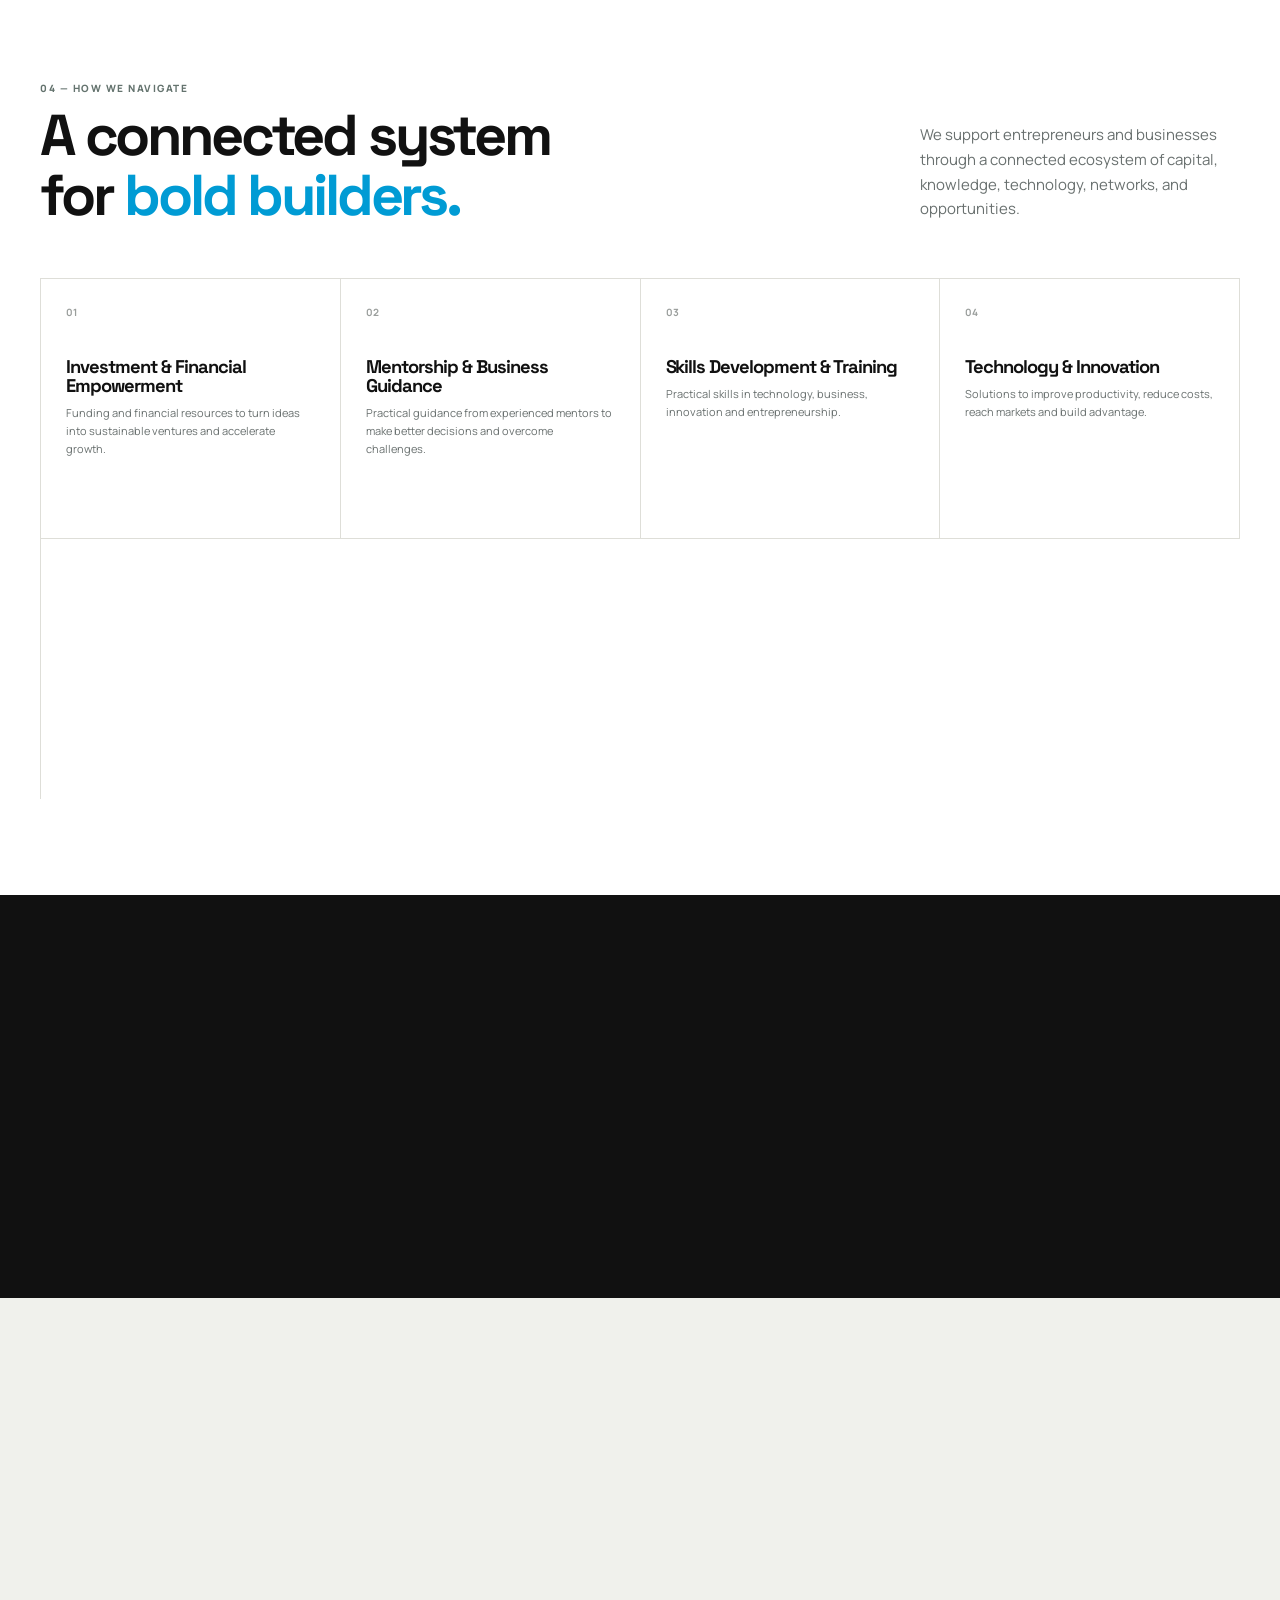
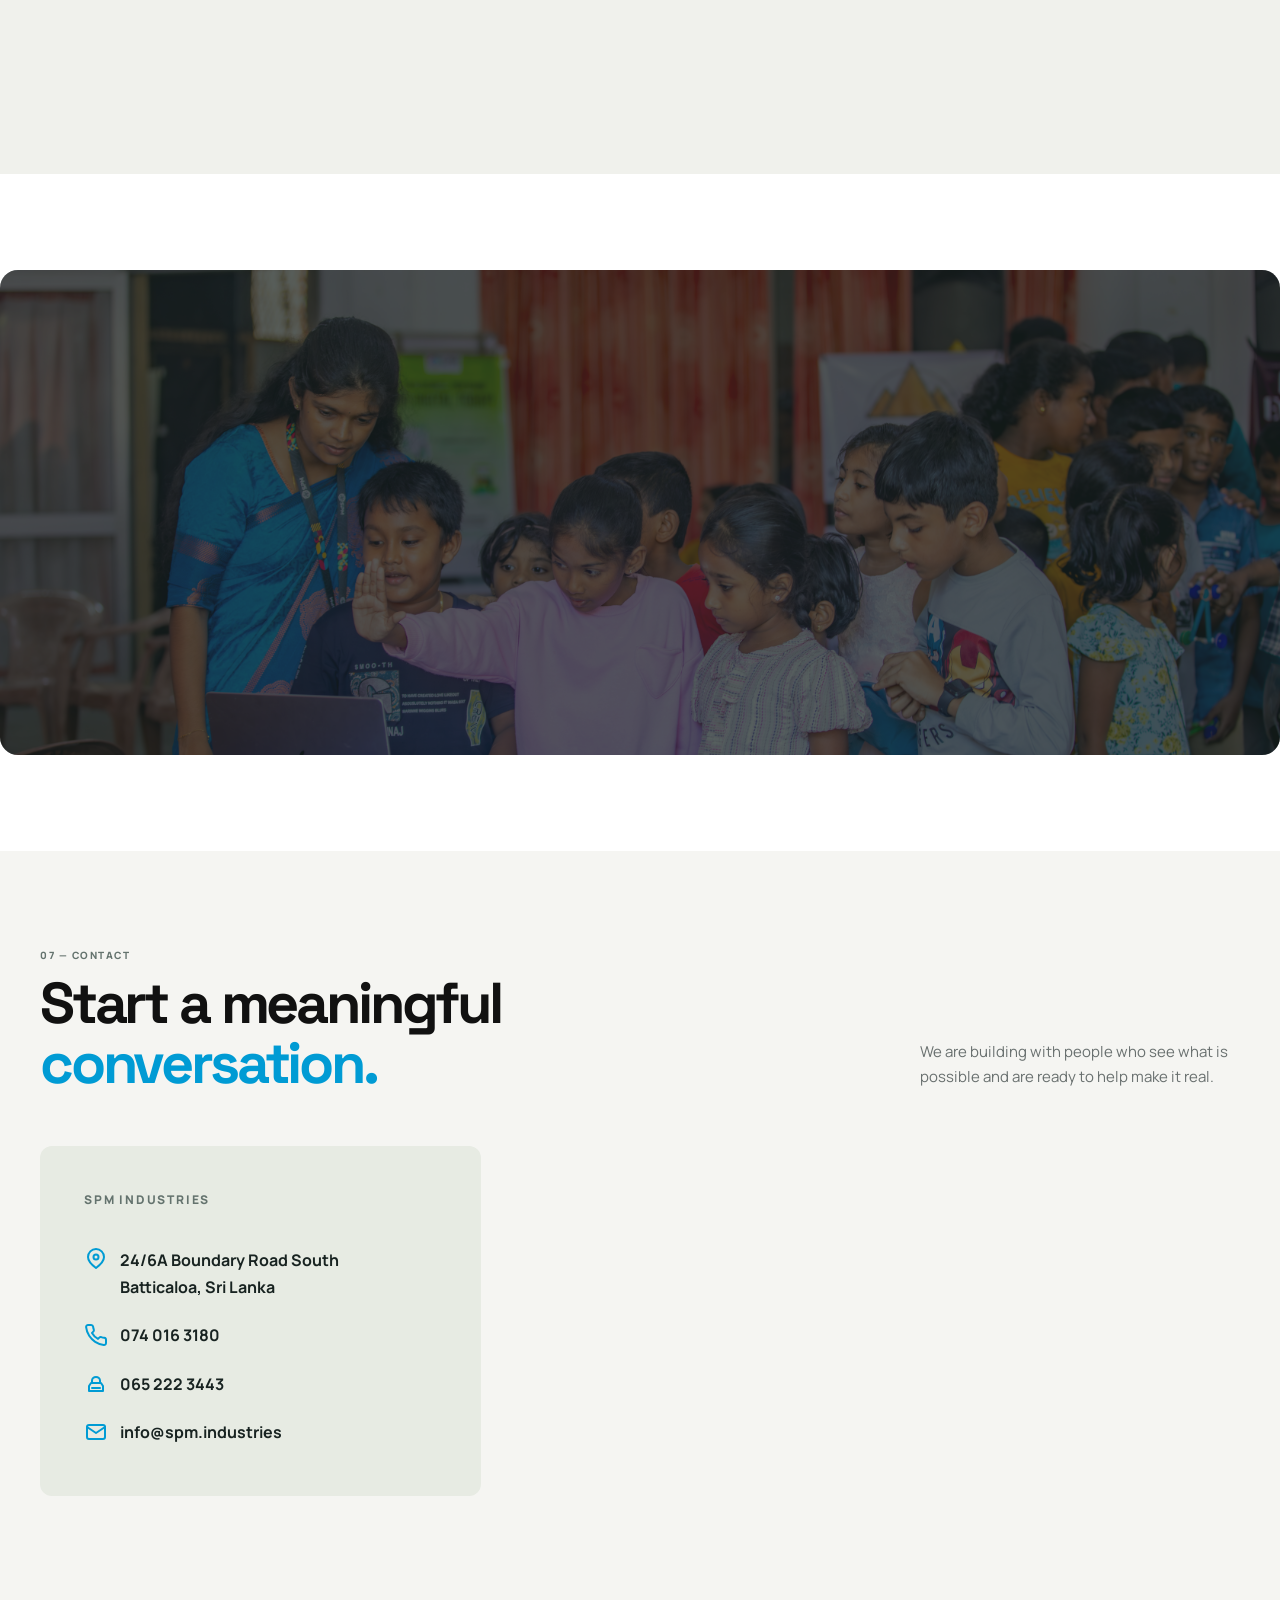
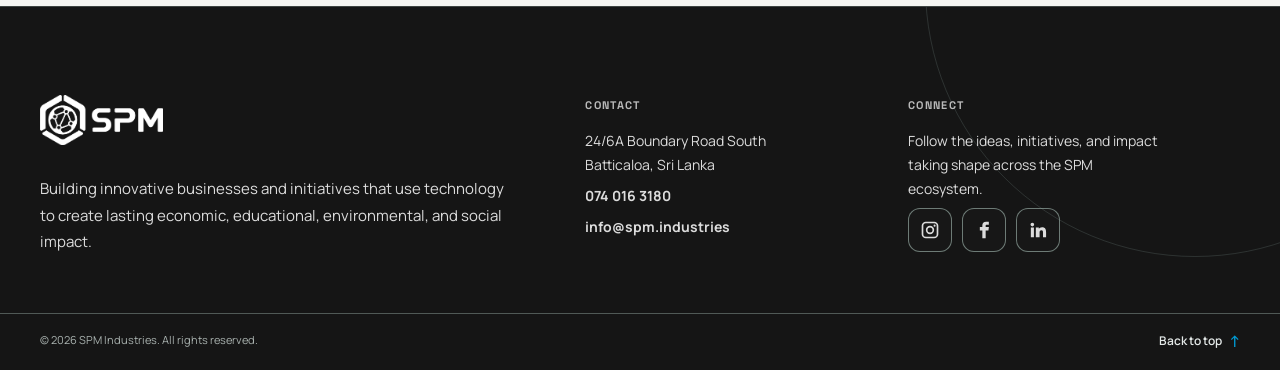
==== commit fab40057: "whatsapp added" ====
--- a/index.html
+++ b/index.html
@@ -260,7 +260,7 @@
 <header class="header" id="top"><div class="nav-wrap">
   <a class="brand" href="#home" aria-label="SPM Industries home"><img src="SPM Horizontal (2).png" alt="SPM" style="display:block;width:116px;height:auto"></a>
   <button class="menu-toggle" aria-label="Open menu" aria-expanded="false" aria-controls="site-nav"><span></span><span></span><span></span></button>
-  <nav id="site-nav" class="nav"><a href="#home">Home</a><a href="#about">About</a><a href="#ecosystem">Our Ecosystem</a><a href="#navigate">How We Navigate</a><a href="#story">Our Story</a><a href="#contact">Contact</a><a class="btn btn-small header-cta" href="#contact" style="background:#9a9e9c;color:#111">Join the Ecosystem</a></nav>
+  <nav id="site-nav" class="nav"><a href="#home">Home</a><a href="#about">About</a><a href="#ecosystem">Our Ecosystem</a><a href="#navigate">How We Navigate</a><a href="#story">Our Story</a><a href="#contact">Contact</a><a class="btn btn-small header-cta" href="https://wa.me/94740163180" target="_blank" rel="noopener noreferrer" style="background:#9a9e9c;color:#111">Join the Ecosystem</a></nav>
 </div></header>
 <main id="main">
 <section class="hero section" id="home"><div class="container hero-grid">
